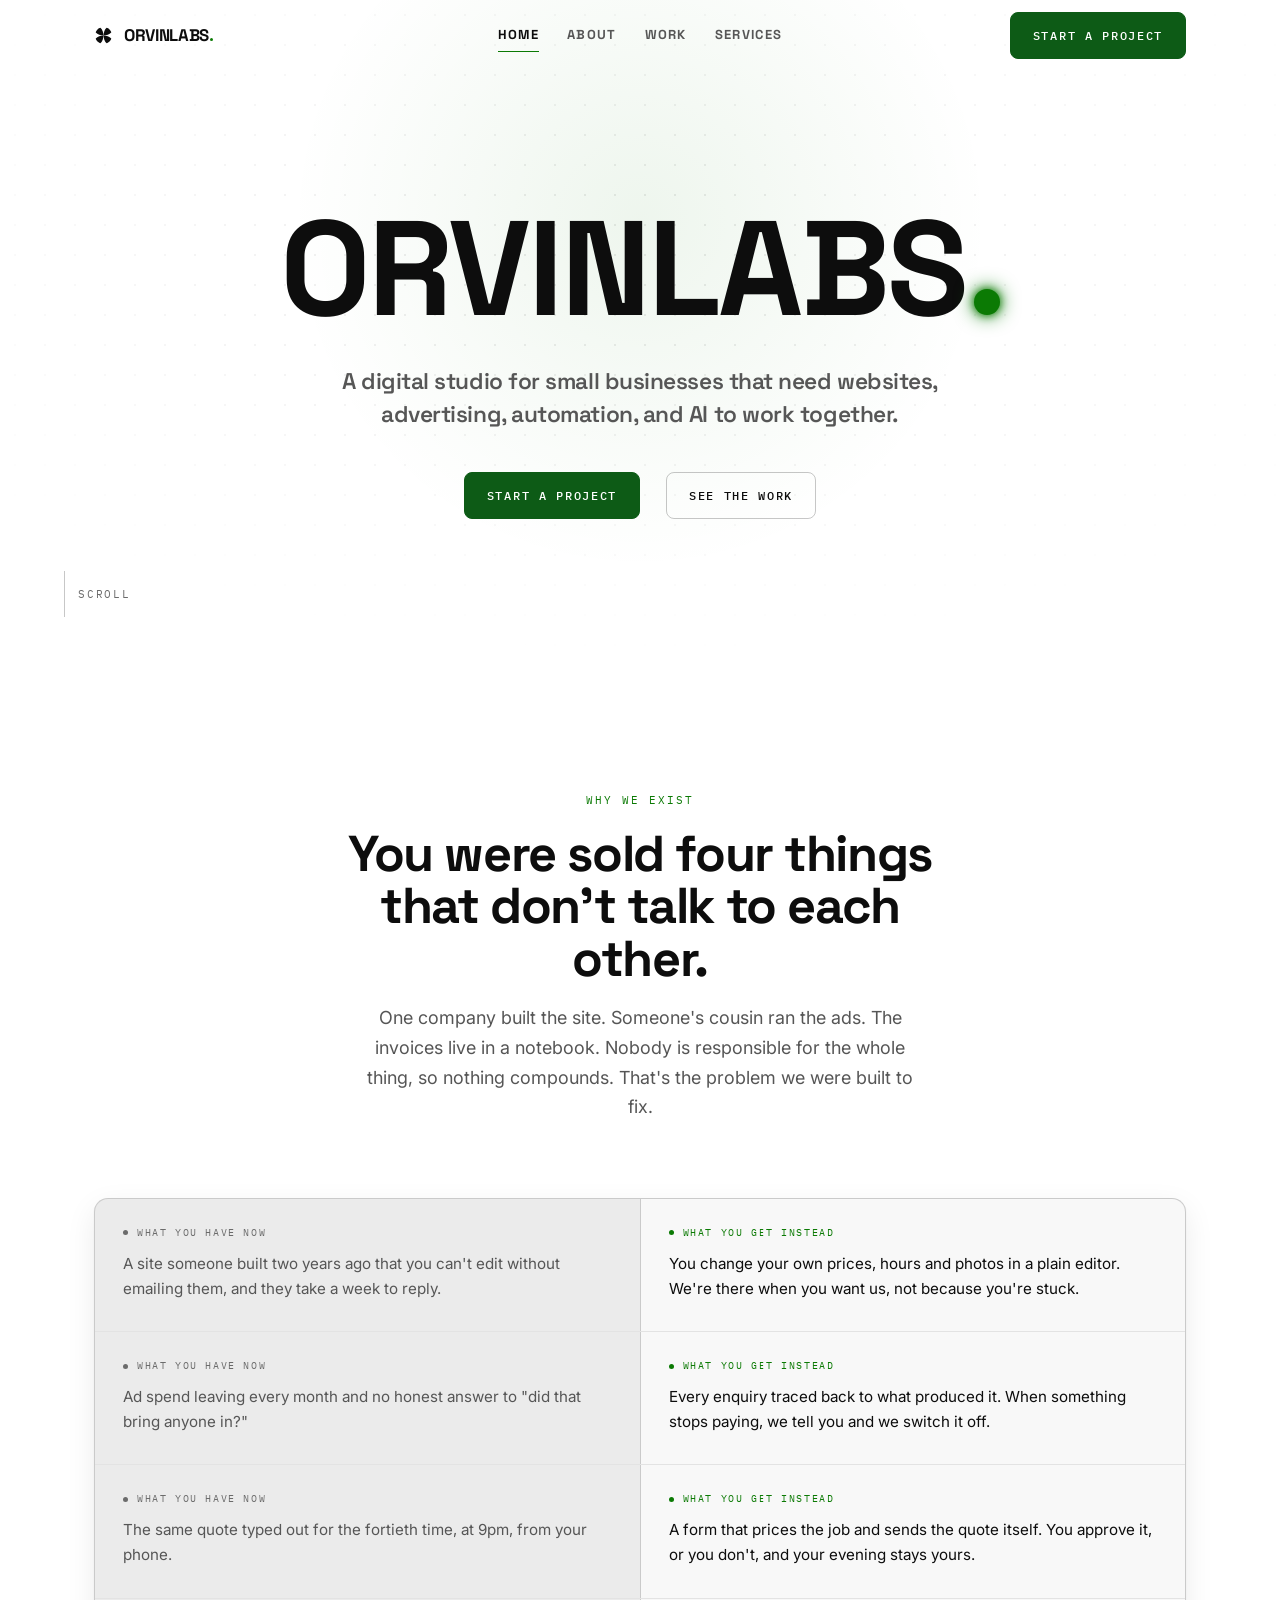
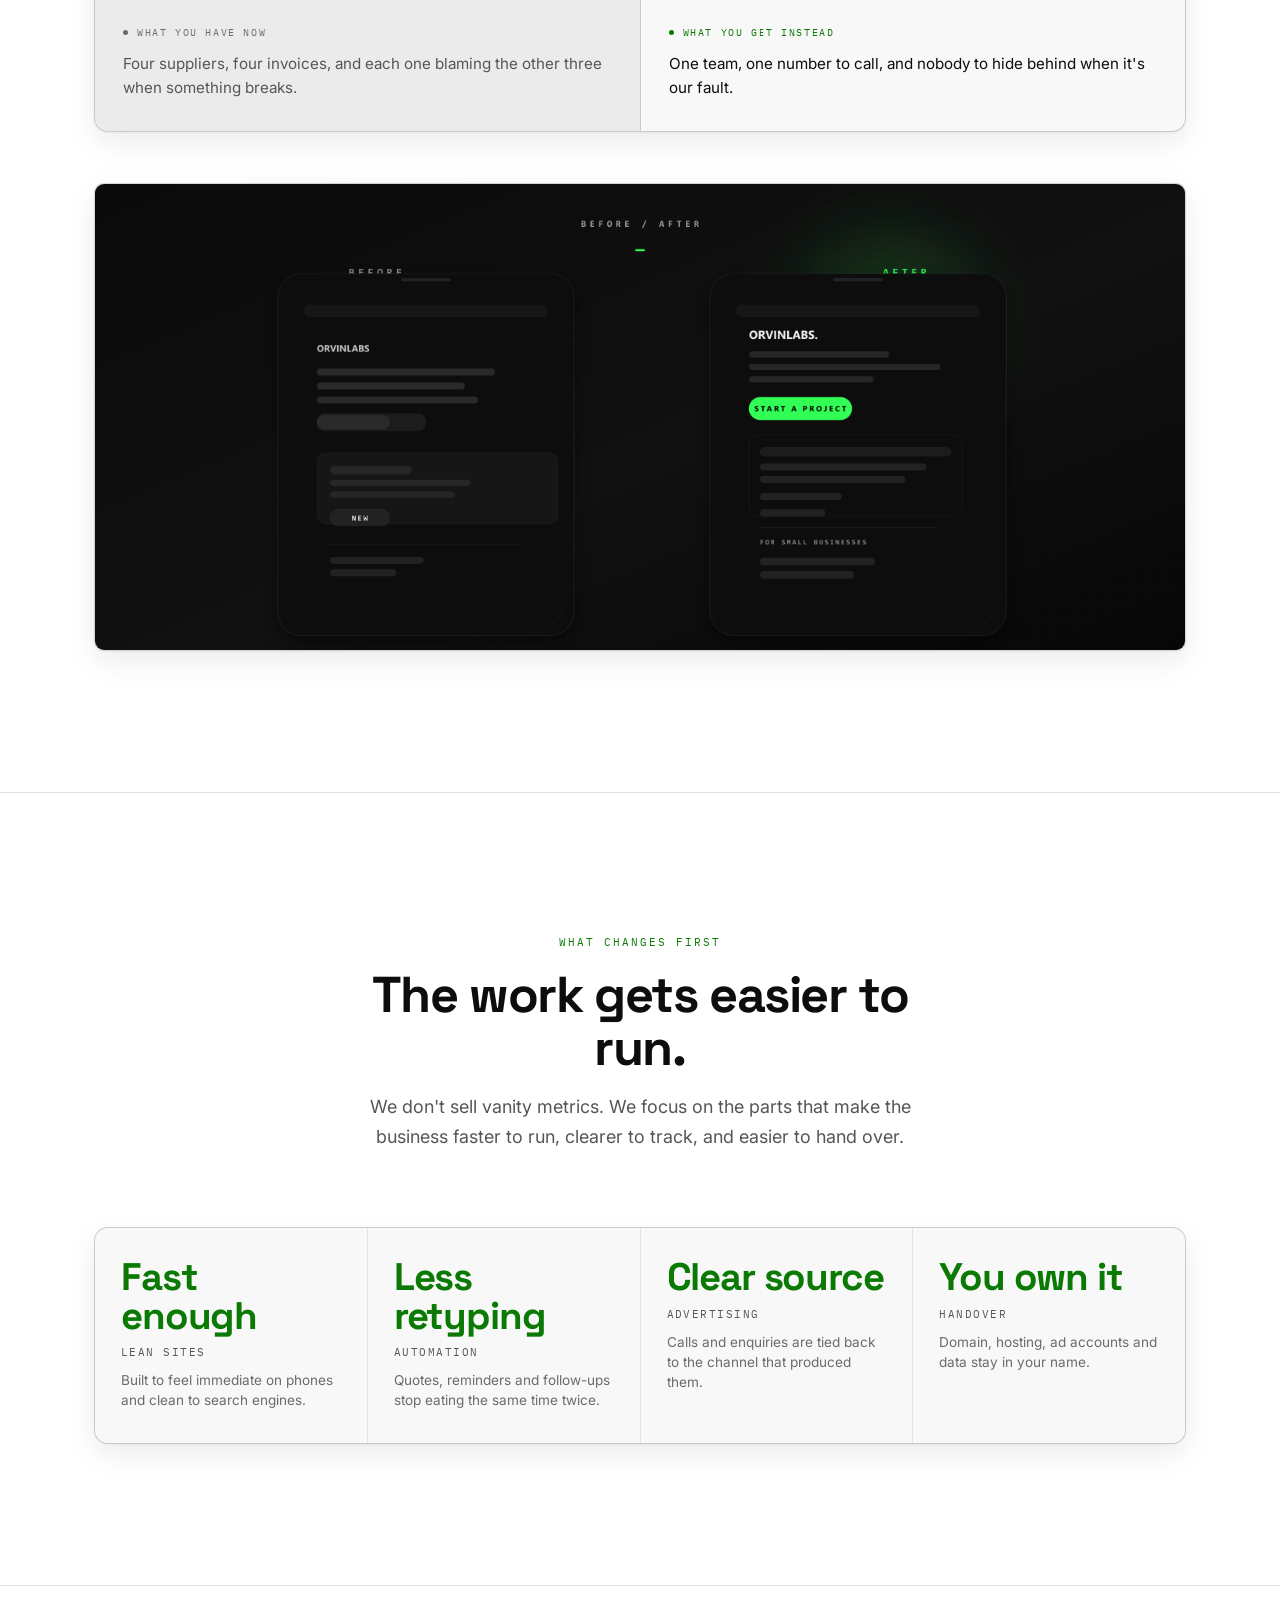
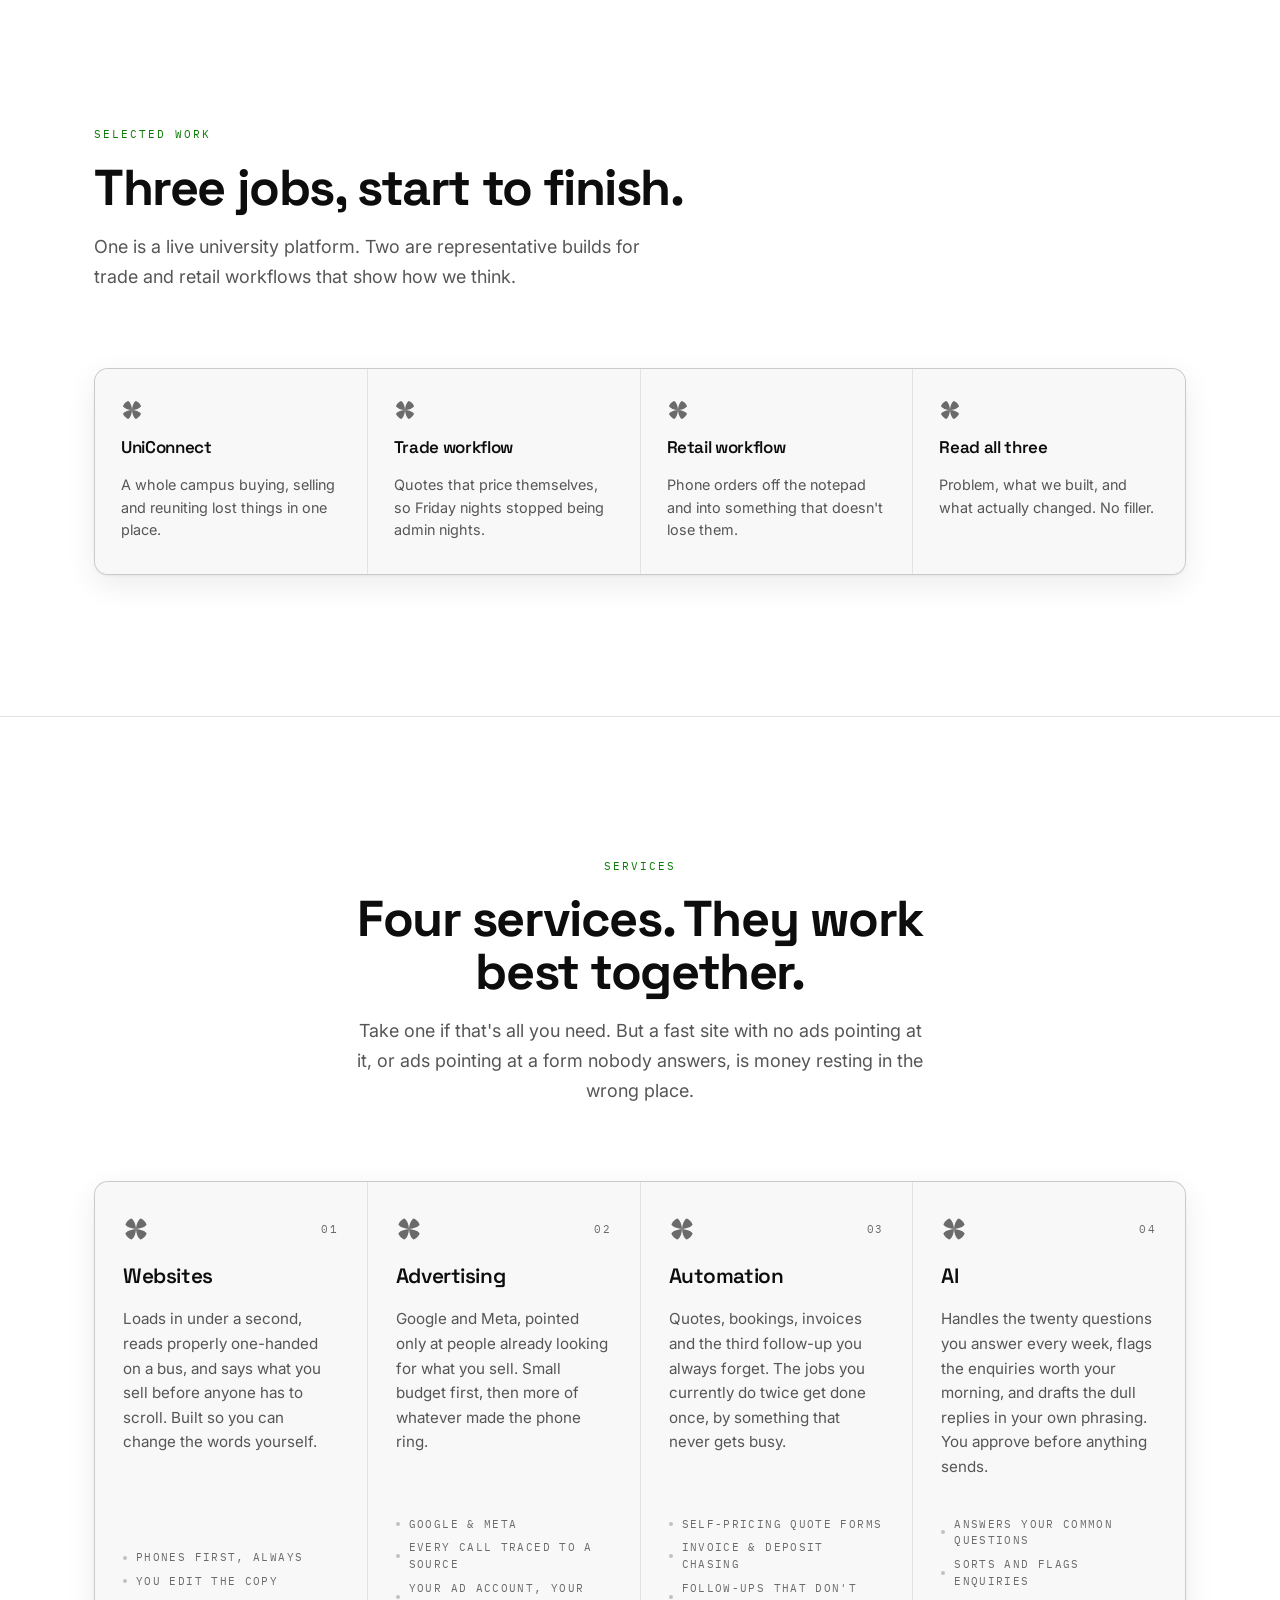
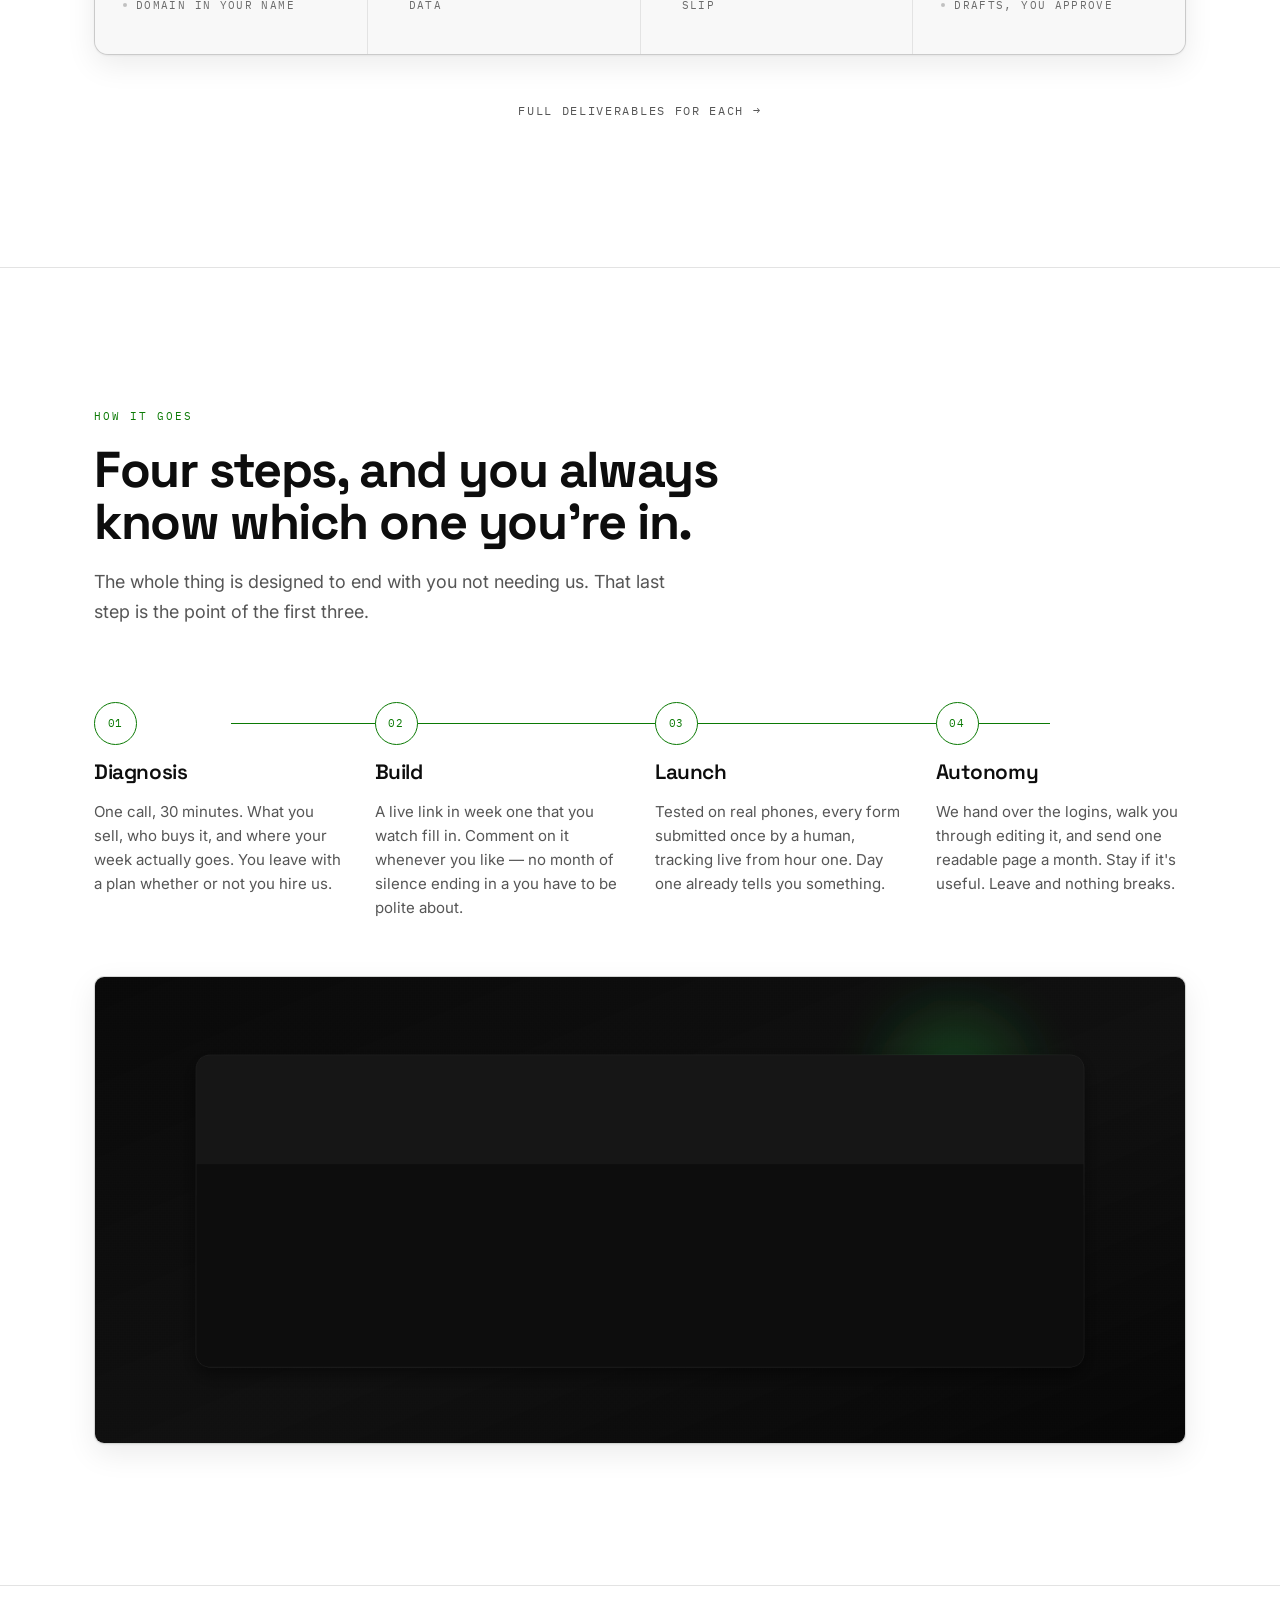
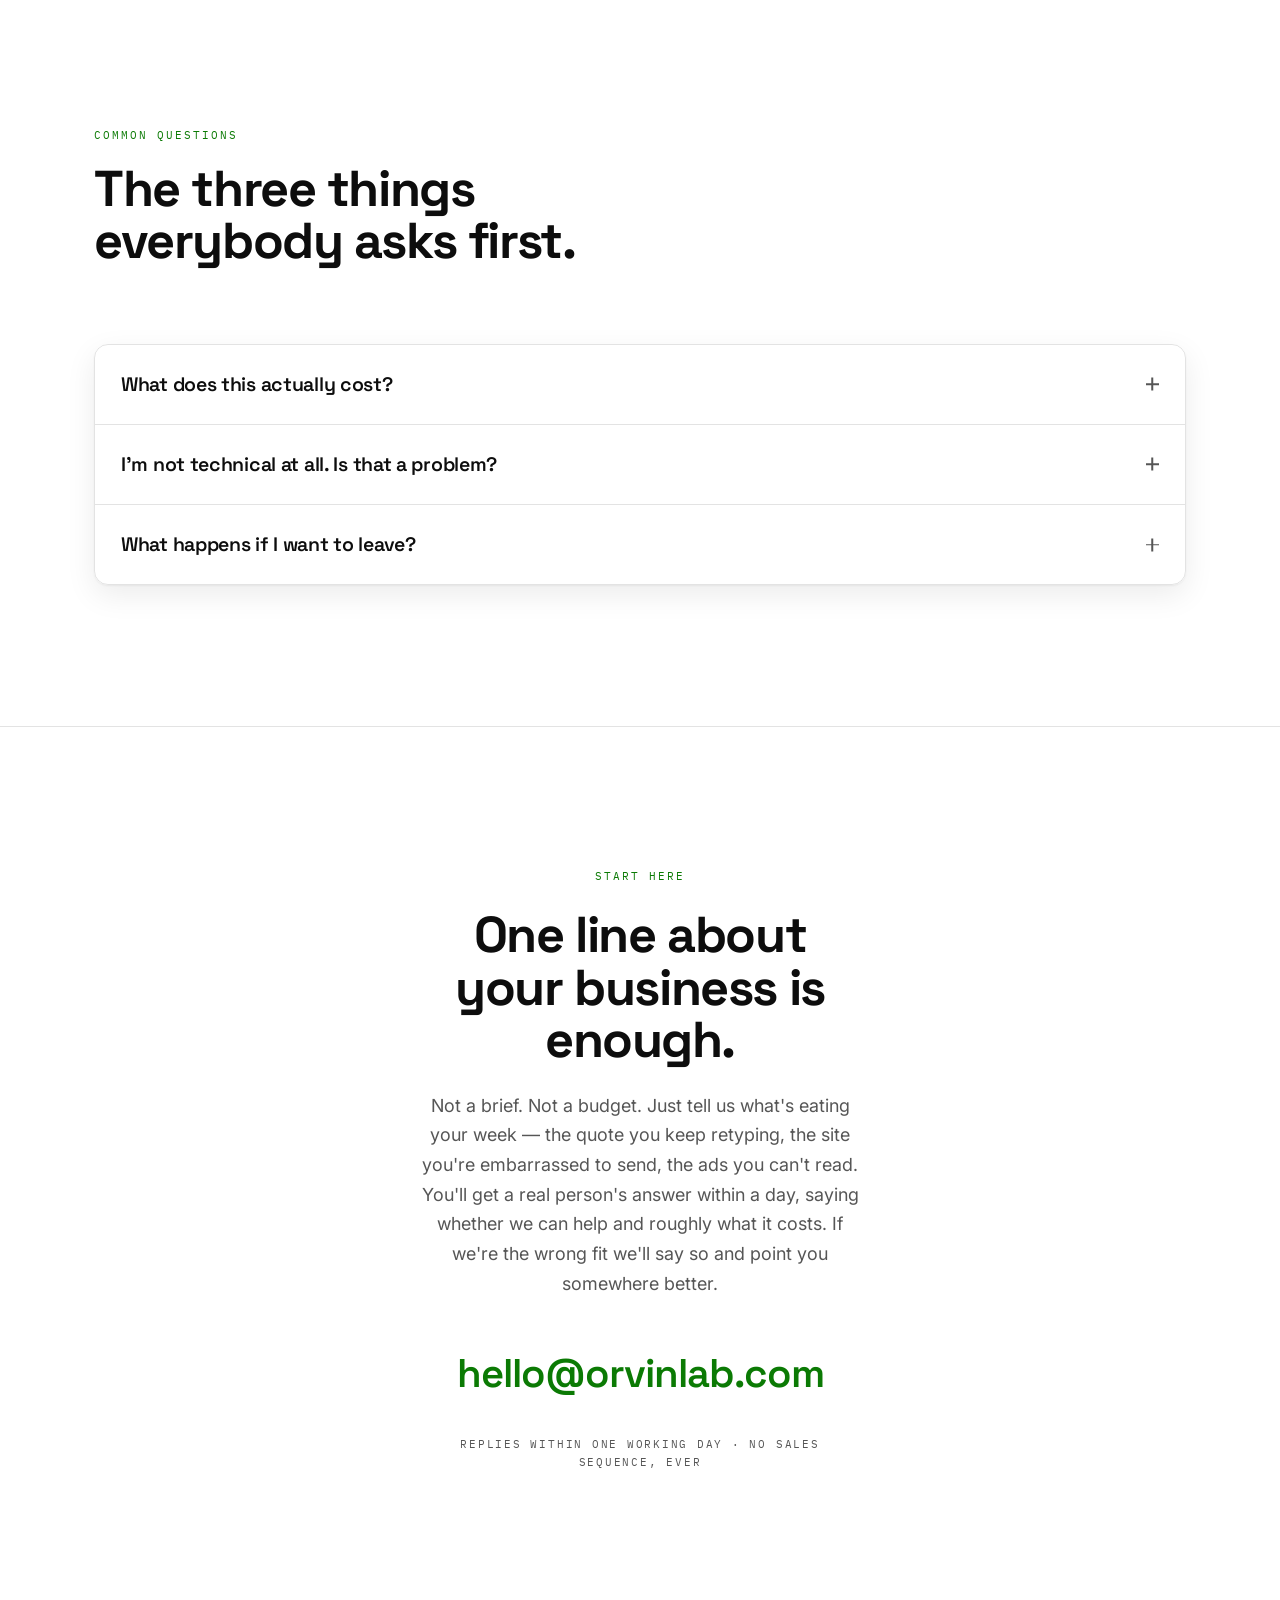
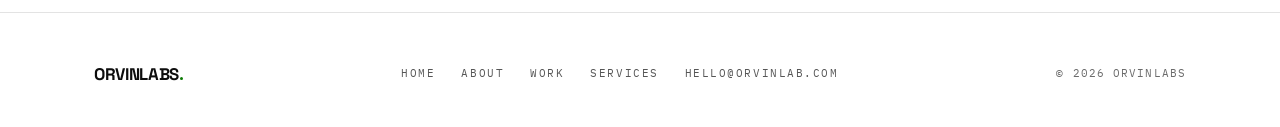
==== index.html @ 8a88db61 "Initial commit: ORVINLAB portfolio website" ====
<!DOCTYPE html>
<html lang="en">
<head>
<meta charset="utf-8">
<meta name="viewport" content="width=device-width, initial-scale=1">
<title>ORVINLABS — websites, ads, automation and AI</title>
<meta name="description" content="ORVINLABS helps small businesses build fast websites, run accountable ads, automate repeat admin and add AI where it actually saves time.">
<meta name="theme-color" content="#050505">
<meta name="robots" content="index,follow">
<meta property="og:title" content="ORVINLABS — websites, ads, automation and AI">
<meta property="og:description" content="ORVINLABS helps small businesses build fast websites, run accountable ads, automate repeat admin and add AI where it actually saves time.">
<meta property="og:type" content="website">
<meta property="og:site_name" content="ORVINLABS">
<meta property="og:image" content="assets/og-card.svg">
<meta property="og:image:alt" content="ORVINLABS social card with dark background and neon green accent">
<meta name="twitter:card" content="summary_large_image">
<meta name="twitter:title" content="ORVINLABS — websites, ads, automation and AI">
<meta name="twitter:description" content="Fast websites, accountable ads, lighter admin and practical AI for small businesses.">
<meta name="twitter:image" content="assets/og-card.svg">
<link rel="icon" href="assets/favicon.svg" type="image/svg+xml">

<link rel="preconnect" href="https://fonts.googleapis.com">
<link rel="preconnect" href="https://fonts.gstatic.com" crossorigin>
<link rel="stylesheet" href="https://fonts.googleapis.com/css2?family=Space+Grotesk:wght@600;700&family=Inter:wght@400;500;600&family=IBM+Plex+Mono:wght@400;500&display=swap">
<link rel="stylesheet" href="assets/styles.css">
</head>
<body>

<!-- The four-petal mark, defined once. Every instance on the page is a <use> of
     this symbol, so the geometry lives in exactly one place. -->
<svg width="0" height="0" style="position:absolute" aria-hidden="true" focusable="false">
  <symbol id="mark" viewBox="-26 -26 52 52">
    <g fill="currentColor">
      <path d="M0 0C5.5-6.5 9.5-13 9-21C5-24-5-24-9-21C-9.5-13-5.5-6.5 0 0Z" transform="rotate(45)"/>
      <path d="M0 0C5.5-6.5 9.5-13 9-21C5-24-5-24-9-21C-9.5-13-5.5-6.5 0 0Z" transform="rotate(135)"/>
      <path d="M0 0C5.5-6.5 9.5-13 9-21C5-24-5-24-9-21C-9.5-13-5.5-6.5 0 0Z" transform="rotate(225)"/>
      <path d="M0 0C5.5-6.5 9.5-13 9-21C5-24-5-24-9-21C-9.5-13-5.5-6.5 0 0Z" transform="rotate(315)"/>
    </g>
  </symbol>
</svg>

<a class="skip" href="#main">Skip to content</a>
<div class="cursor-glow" id="cursorGlow" aria-hidden="true"></div>
<div id="navSentinel" style="position:absolute;top:0;height:10px;width:1px" aria-hidden="true"></div>

<header class="nav" id="nav">
  <div class="nav__inner">
    <a class="nav__brand" href="index.html" aria-label="ORVINLABS — home">
      <svg class="petal" aria-hidden="true" focusable="false"><use href="#mark"/></svg>
      <span class="wm" aria-hidden="true">ORVINLABS<span class="wm__dot"></span></span>
    </a>

    <nav class="nav__links" aria-label="Main">
      <a class="nav__link" href="index.html" aria-current="page">Home</a>
      <a class="nav__link" href="about.html">About</a>
      <a class="nav__link" href="work.html">Work</a>
      <a class="nav__link" href="products.html">Services</a>
    </nav>

    <div class="nav__end">
      <a class="btn btn--neon" href="#contact">Start a project</a>
      <button class="nav__toggle" id="menuToggle" aria-expanded="false" aria-controls="menu">
        <span></span><span></span>
        <span class="sr">Open menu</span>
      </button>
    </div>
  </div>
</header>

<div class="menu" id="menu" data-closed>
  <a class="menu__link" href="index.html" aria-current="page">Home</a>
  <a class="menu__link" href="about.html">About</a>
  <a class="menu__link" href="work.html">Work</a>
  <a class="menu__link" href="products.html">Services</a>
  <div class="menu__foot">
    <a class="btn btn--neon" href="#contact">Start a project</a>
    <a class="tiny menu__mail" href="mailto:hello@orvinlab.com">hello@orvinlab.com</a>
  </div>
</div>

<main id="main">

  <!-- ======================= HERO ======================= -->
  <section class="hero" id="top">
    <div class="backdrop" aria-hidden="true">
      <div class="backdrop__grid"></div>
      <div class="backdrop__glow"></div>
    </div>

    <div class="hero__inner wrap">
      <!-- the wordmark owns the first 1.65s; everything else follows it in -->
      <div class="title3d" id="title3d">
        <h1 class="wm">
          <span class="sr">ORVINLABS — websites, ads, automation and AI for small businesses</span>
          <span aria-hidden="true">ORVINLABS</span><span class="wm__dot" aria-hidden="true"></span>
        </h1>
      </div>

      <p class="hero__tagline enter" style="--d:.95s">A digital studio for small businesses that need websites, advertising, automation, and AI to work together.</p>

      <div class="hero__actions enter" style="--d:1.2s">
        <a class="btn btn--neon" href="#contact">Start a project</a>
        <a class="btn" href="work.html">See the work</a>
      </div>
    </div>

    <div class="scrollcue enter" style="--d:1.4s" aria-hidden="true">
      <span class="scrollcue__line"></span>
      <span class="tiny">Scroll</span>
    </div>
  </section>

  <!-- ======================= WHY WE EXIST ======================= -->
  <section class="section">
    <div class="wrap">
      <div class="section-head section-head--centre">
        <p class="eyebrow eyebrow--neon">Why we exist</p>
        <h2 class="h2">You were sold four things that don't talk to each other.</h2>
        <p class="lede">
          One company built the site. Someone's cousin ran the ads. The invoices live in
          a notebook. Nobody is responsible for the whole thing, so nothing compounds.
          That's the problem we were built to fix.
        </p>
      </div>

      <div class="pairs">
        <div class="pair">
          <div class="pair__side pair__side--pain">
            <p class="pair__tag">What you have now</p>
            <p class="pair__text">
              A site someone built two years ago that you can't edit without emailing
              them, and they take a week to reply.
            </p>
          </div>
          <div class="pair__side pair__side--fix">
            <p class="pair__tag">What you get instead</p>
            <p class="pair__text">
              You change your own prices, hours and photos in a plain editor. We're
              there when you want us, not because you're stuck.
            </p>
          </div>
        </div>

        <div class="pair">
          <div class="pair__side pair__side--pain">
            <p class="pair__tag">What you have now</p>
            <p class="pair__text">
              Ad spend leaving every month and no honest answer to "did that bring
              anyone in?"
            </p>
          </div>
          <div class="pair__side pair__side--fix">
            <p class="pair__tag">What you get instead</p>
            <p class="pair__text">
              Every enquiry traced back to what produced it. When something stops
              paying, we tell you and we switch it off.
            </p>
          </div>
        </div>

        <div class="pair">
          <div class="pair__side pair__side--pain">
            <p class="pair__tag">What you have now</p>
            <p class="pair__text">
              The same quote typed out for the fortieth time, at 9pm, from your phone.
            </p>
          </div>
          <div class="pair__side pair__side--fix">
            <p class="pair__tag">What you get instead</p>
            <p class="pair__text">
              A form that prices the job and sends the quote itself. You approve it, or
              you don't, and your evening stays yours.
            </p>
          </div>
        </div>

        <div class="pair">
          <div class="pair__side pair__side--pain">
            <p class="pair__tag">What you have now</p>
            <p class="pair__text">
              Four suppliers, four invoices, and each one blaming the other three when
              something breaks.
            </p>
          </div>
          <div class="pair__side pair__side--fix">
            <p class="pair__tag">What you get instead</p>
            <p class="pair__text">
              One team, one number to call, and nobody to hide behind when it's our
              fault.
            </p>
          </div>
        </div>
      </div>

      <div class="shot shot--wide" style="margin-top:clamp(28px,4vw,52px)">
        <img src="assets/shots/before-after-site.png" alt="Before-and-after website mockup with an old cramped site beside a modern rebuilt version" loading="lazy" decoding="async">
      </div>
    </div>
  </section>

  <section class="section">
    <div class="wrap">
      <div class="section-head section-head--centre">
        <p class="eyebrow eyebrow--neon">What changes first</p>
        <h2 class="h2">The work gets easier to run.</h2>
        <p class="lede">
          We don't sell vanity metrics. We focus on the parts that make the business
          faster to run, clearer to track, and easier to hand over.
        </p>
      </div>

      <div class="stats">
        <div class="stat">
          <p class="stat__num"><i>Fast enough</i></p>
          <p class="stat__label">Lean sites</p>
          <p class="stat__note">Built to feel immediate on phones and clean to search engines.</p>
        </div>
        <div class="stat">
          <p class="stat__num"><i>Less retyping</i></p>
          <p class="stat__label">Automation</p>
          <p class="stat__note">Quotes, reminders and follow-ups stop eating the same time twice.</p>
        </div>
        <div class="stat">
          <p class="stat__num"><i>Clear source</i></p>
          <p class="stat__label">Advertising</p>
          <p class="stat__note">Calls and enquiries are tied back to the channel that produced them.</p>
        </div>
        <div class="stat">
          <p class="stat__num"><i>You own it</i></p>
          <p class="stat__label">Handover</p>
          <p class="stat__note">Domain, hosting, ad accounts and data stay in your name.</p>
        </div>
      </div>
    </div>
  </section>

  <!-- ======================= FEATURED WORK ======================= -->
  <section class="section">
    <div class="wrap">
      <div class="section-head">
        <p class="eyebrow eyebrow--neon">Selected work</p>
        <h2 class="h2">Three jobs, start to finish.</h2>
        <p class="lede">
          One is a live university platform. Two are representative builds for trade
          and retail workflows that show how we think.
        </p>
      </div>

      <div class="teasers">
        <a class="teaser" href="work.html">
          <svg class="petal" aria-hidden="true" focusable="false"><use href="#mark"/></svg>
          <h3 class="teaser__title">UniConnect</h3>
          <p class="teaser__body">
            A whole campus buying, selling and reuniting lost things in one place.
          </p>
        </a>
        <a class="teaser" href="work.html">
          <svg class="petal" aria-hidden="true" focusable="false"><use href="#mark"/></svg>
          <h3 class="teaser__title">Trade workflow</h3>
          <p class="teaser__body">
            Quotes that price themselves, so Friday nights stopped being admin nights.
          </p>
        </a>
        <a class="teaser" href="work.html">
          <svg class="petal" aria-hidden="true" focusable="false"><use href="#mark"/></svg>
          <h3 class="teaser__title">Retail workflow</h3>
          <p class="teaser__body">
            Phone orders off the notepad and into something that doesn't lose them.
          </p>
        </a>
        <a class="teaser" href="work.html">
          <svg class="petal" aria-hidden="true" focusable="false"><use href="#mark"/></svg>
          <h3 class="teaser__title">Read all three</h3>
          <p class="teaser__body">
            Problem, what we built, and what actually changed. No filler.
          </p>
        </a>
      </div>
    </div>
  </section>

  <!-- ======================= WHAT WE DO ======================= -->
  <section class="section">
    <div class="wrap">
      <div class="section-head section-head--centre">
        <p class="eyebrow eyebrow--neon">Services</p>
        <h2 class="h2">Four services. They work best together.</h2>
        <p class="lede">
          Take one if that's all you need. But a fast site with no ads pointing at it, or
          ads pointing at a form nobody answers, is money resting in the wrong place.
        </p>
      </div>

      <div class="cards">
        <article class="card">
          <div class="card__top">
            <svg class="petal" aria-hidden="true" focusable="false"><use href="#mark"/></svg>
            <span class="card__num">01</span>
          </div>
          <h3 class="h3 card__title">Websites</h3>
          <p class="card__body">
            Loads in under a second, reads properly one-handed on a bus, and says what
            you sell before anyone has to scroll. Built so you can change the words
            yourself.
          </p>
          <ul class="card__list">
            <li>Phones first, always</li>
            <li>You edit the copy</li>
            <li>Domain in your name</li>
          </ul>
        </article>

        <article class="card">
          <div class="card__top">
            <svg class="petal" aria-hidden="true" focusable="false"><use href="#mark"/></svg>
            <span class="card__num">02</span>
          </div>
          <h3 class="h3 card__title">Advertising</h3>
          <p class="card__body">
            Google and Meta, pointed only at people already looking for what you sell.
            Small budget first, then more of whatever made the phone ring.
          </p>
          <ul class="card__list">
            <li>Google &amp; Meta</li>
            <li>Every call traced to a source</li>
            <li>Your ad account, your data</li>
          </ul>
        </article>

        <article class="card">
          <div class="card__top">
            <svg class="petal" aria-hidden="true" focusable="false"><use href="#mark"/></svg>
            <span class="card__num">03</span>
          </div>
          <h3 class="h3 card__title">Automation</h3>
          <p class="card__body">
            Quotes, bookings, invoices and the third follow-up you always forget. The
            jobs you currently do twice get done once, by something that never gets
            busy.
          </p>
          <ul class="card__list">
            <li>Self-pricing quote forms</li>
            <li>Invoice &amp; deposit chasing</li>
            <li>Follow-ups that don't slip</li>
          </ul>
        </article>

        <article class="card">
          <div class="card__top">
            <svg class="petal" aria-hidden="true" focusable="false"><use href="#mark"/></svg>
            <span class="card__num">04</span>
          </div>
          <h3 class="h3 card__title">AI</h3>
          <p class="card__body">
            Handles the twenty questions you answer every week, flags the enquiries worth
            your morning, and drafts the dull replies in your own phrasing. You approve
            before anything sends.
          </p>
          <ul class="card__list">
            <li>Answers your common questions</li>
            <li>Sorts and flags enquiries</li>
            <li>Drafts, you approve</li>
          </ul>
        </article>
      </div>

      <p style="margin-top:clamp(26px,3.5vw,40px);text-align:center">
        <a class="textlink" href="products.html">
          Full deliverables for each <span class="arrow" aria-hidden="true">&rarr;</span>
        </a>
      </p>
    </div>
  </section>

  <!-- ======================= PROCESS ======================= -->
  <section class="section" id="process">
    <div class="wrap">
      <div class="section-head">
        <p class="eyebrow eyebrow--neon">How it goes</p>
        <h2 class="h2">Four steps, and you always know which one you're in.</h2>
        <p class="lede">
          The whole thing is designed to end with you not needing us. That last step is
          the point of the first three.
        </p>
      </div>

      <div class="steps" id="steps">
        <div class="steps__rail" aria-hidden="true"><span class="steps__fill"></span></div>
        <ol class="steps__list">
          <li class="step">
            <span class="step__node">01</span>
            <h3 class="h3">Diagnosis</h3>
            <p class="step__body">
              One call, 30 minutes. What you sell, who buys it, and where your week
              actually goes. You leave with a plan whether or not you hire us.
            </p>
          </li>
          <li class="step">
            <span class="step__node">02</span>
            <h3 class="h3">Build</h3>
            <p class="step__body">
              A live link in week one that you watch fill in. Comment on it whenever you
              like — no month of silence ending in a you have to be polite about.
            </p>
          </li>
          <li class="step">
            <span class="step__node">03</span>
            <h3 class="h3">Launch</h3>
            <p class="step__body">
              Tested on real phones, every form submitted once by a human, tracking live
              from hour one. Day one already tells you something.
            </p>
          </li>
          <li class="step">
            <span class="step__node">04</span>
            <h3 class="h3">Autonomy</h3>
            <p class="step__body">
              We hand over the logins, walk you through editing it, and send one readable
              page a month. Stay if it's useful. Leave and nothing breaks.
            </p>
          </li>
        </ol>
      </div>

      <div class="shot" style="margin-top:clamp(30px,4.5vw,56px);aspect-ratio:21/9">
        <img src="assets/shots/monthly-report.png" alt="Monthly performance report with three metrics and a thin green sparkline" loading="lazy" decoding="async">
      </div>
    </div>
  </section>

  <!-- ======================= FAQ ======================= -->
  <section class="section">
    <div class="wrap">
      <div class="section-head">
        <p class="eyebrow eyebrow--neon">Common questions</p>
        <h2 class="h2">The three things everybody asks first.</h2>
      </div>

      <div class="faq">
        <details class="faq__item">
          <summary class="faq__q">
            What does this actually cost?
            <span class="faq__sign" aria-hidden="true"></span>
          </summary>
          <p class="faq__a">
            A site for a small business usually lands between a few hundred and a few
            thousand, depending on how many pages and how much of it we write. Ads are
            billed at cost — you pay Google or Meta directly and we charge for the
            managing, so we never profit from talking you into a bigger budget. You'll
            have a number in writing before anyone starts, and it doesn't move unless
            you ask for something new.
          </p>
        </details>

        <details class="faq__item">
          <summary class="faq__q">
            I'm not technical at all. Is that a problem?
            <span class="faq__sign" aria-hidden="true"></span>
          </summary>
          <p class="faq__a">
            No — it's most of who we work with. You'll never be asked to choose between
            two hosting plans or told something is "just a DNS thing." We handle the
            plumbing, and the only part you touch is a text box where you change your
            prices. If a sentence we send you needs a second read, that's our mistake to
            fix, not yours to decode.
          </p>
        </details>

        <details class="faq__item">
          <summary class="faq__q">
            What happens if I want to leave?
            <span class="faq__sign" aria-hidden="true"></span>
          </summary>
          <p class="faq__a">
            You take everything with you, because it was already yours. The domain,
            hosting, ad accounts and data are registered in your name on day one, not
            ours — so leaving is a password change, not a negotiation. There's no
            minimum term and nothing to buy back. A studio that has to trap you isn't
            confident about the work.
          </p>
        </details>
      </div>
    </div>
  </section>

  <!-- ======================= CONTACT ======================= -->
  <section class="section contact" id="contact">
    <div class="wrap">
      <div class="contact__inner">
        <p class="eyebrow eyebrow--neon">Start here</p>
        <h2 class="h2">One line about your business is enough.</h2>
        <p class="lede">
          Not a brief. Not a budget. Just tell us what's eating your week — the quote you
          keep retyping, the site you're embarrassed to send, the ads you can't read.
          You'll get a real person's answer within a day, saying whether we can help and
          roughly what it costs. If we're the wrong fit we'll say so and point you
          somewhere better.
        </p>
        <a class="mailto" href="mailto:hello@orvinlab.com">hello@orvinlab.com</a>
        <p class="tiny" style="color:var(--muted)">
          Replies within one working day &middot; No sales sequence, ever
        </p>
      </div>
    </div>
  </section>

</main>

<footer class="footer">
  <div class="wrap footer__inner">
    <a class="wm" href="index.html" aria-label="ORVINLABS — home"
      ><span aria-hidden="true">ORVINLABS</span><span class="wm__dot" aria-hidden="true"></span
    ></a>
    <nav class="footer__links" aria-label="Footer">
      <a href="index.html">Home</a>
      <a href="about.html">About</a>
      <a href="work.html">Work</a>
      <a href="products.html">Services</a>
      <a href="mailto:hello@orvinlab.com">hello@orvinlab.com</a>
    </nav>
    <p class="footer__legal">&copy; <span id="year">2026</span> ORVINLABS</p>
  </div>
</footer>

<!-- GSAP: UMD build, so it works as a classic script with no build step -->
<script src="https://cdn.jsdelivr.net/npm/gsap@3.12.5/dist/gsap.min.js" defer></script>
<script src="assets/main.js" defer></script>
</body>
</html>
---- assets/styles.css ----
/* ============================================================
   ORVINLAB — shared stylesheet
   Loaded by index.html / about.html / work.html / products.html
   ============================================================ */

/* ---------------- TOKENS ----------------
   The page is white; the .hero and .page-head bands are black. That division is
   a fixed edge in the layout — no scroll state, no crossfade.

   Three indirections make that swap possible without per-component overrides:
     --neon    the raw brand green. Never used as text. Only as a fill that
               carries black text on top, so it is legible on either surface.
     --accent  the green used for TEXT, borders and rules. It has to darken on
               white: #32ff4e on #fff is 1.35:1, which is invisible.
     --glow    the colour of every neon halo. Goes transparent on white, where
               a glow reads as dirt rather than light.
   ---------------------------------------------------------------- */
:root{

  /* The page surface is white. The only dark areas are the .hero and .page-head
     bands, which re-declare these tokens locally — so the black/white division is
     a fixed edge in the layout, not a scroll-driven state.
     Checked against #ffffff:
       --white #0d0d0d 18.9:1    --muted #565656 7.0:1
       --muted-2 #6b6b6b 5.3:1   --accent #0b7a04 5.5:1  */
  --black:#ffffff;
  --panel:#f1f1f1;
  --card:#f8f8f8;
  --border:rgba(0,0,0,.11);
  --border-strong:rgba(0,0,0,.22);
  --white:#0d0d0d;
  --muted:#565656;
  --muted-2:#6b6b6b;
  --neon:#32ff4e;   /* one brand green, matching the hero field */
  --accent:#0b7a04;
  --glow-1:transparent;
  --glow-2:transparent;
  --glow-3:transparent;
  --scrim:rgba(255,255,255,.72);
  --scrim-menu:rgba(255,255,255,.96);
  --inset-lit:rgba(0,0,0,.05);
  --shadow-lift:rgba(0,0,0,.14);
  --recess:#ebebeb;
  --card-hover:#ffffff;
  --cta:#0d5b16;
  --cta-hover:#0a4a12;

  --radius:14px;
  --radius-sm:10px;
  /* two layers: a tight contact shadow to seat the panel, a wide soft one to
     lift it. Tuned for a white surface — on the dark bands it is invisible
     anyway, which is why the bands override it below. */
  --shadow:0 1px 2px rgba(13,13,13,.05),0 10px 30px rgba(13,13,13,.08);

  --font-display:"Space Grotesk",system-ui,sans-serif;
  /* Inter carries no CJK, so name the platform faces before the generic
     fallback — the 繁體中文 in the work copy would otherwise land on
     whatever the UA picks, which is rarely the nicest option available */
  --font-body:"Inter","Microsoft JhengHei","PingFang TC","Noto Sans TC",system-ui,sans-serif;
  --font-mono:"IBM Plex Mono",ui-monospace,monospace;

  /* ease-out for entrances, ease for hover, linear only for ambient loops.
     No springs, no bounce — wrong register for a studio selling reliability. */
  --e-out:cubic-bezier(.16,1,.3,1);
  --e-out-quart:cubic-bezier(.165,.84,.44,1);
  --e-move:cubic-bezier(.4,0,.2,1);

  --nav-h:72px;
  --gutter:clamp(20px,5vw,64px);
  --maxw:1220px;
}

/* ---------------- RESET / BASE ---------------- */
*,*::before,*::after{box-sizing:border-box}
html{
  -webkit-text-size-adjust:100%;
  scroll-behavior:smooth;
  scroll-padding-top:calc(var(--nav-h) + 24px);
}
body{
  margin:0;
  background:var(--black);
  color:var(--white);
  font-family:var(--font-body);
  font-size:16px;
  line-height:1.6;
  -webkit-font-smoothing:antialiased;
  overflow-x:hidden;
}
body[data-menu-open]{overflow:hidden}
h1,h2,h3,p,ul,ol,figure{margin:0}
ul,ol{padding:0;list-style:none}
a{color:inherit;text-decoration:none}
img,svg{display:block;max-width:100%}
button{font:inherit;color:inherit;background:none;border:0;cursor:pointer}

/* no border-radius here — the outline already follows each element's own
   radius, and setting it would flatten the buttons' corners while focused */
:focus-visible{outline:2px solid var(--accent);outline-offset:3px}

.skip{
  position:fixed;left:var(--gutter);top:14px;z-index:200;
  padding:12px 18px;background:var(--neon);color:#000;
  font-family:var(--font-mono);font-size:12px;text-transform:uppercase;letter-spacing:.14em;
  transform:translateY(-160px);          /* transform, not top — compositor only */
  transition:transform 160ms var(--e-out);
}
.skip:focus{transform:none}

.sr{
  position:absolute;width:1px;height:1px;padding:0;margin:-1px;
  overflow:hidden;clip:rect(0 0 0 0);white-space:nowrap;border:0;
}
.nowrap{white-space:nowrap}

/* ---------------- TYPE SCALE ---------------- */
.eyebrow{
  font-family:var(--font-mono);
  font-size:11px;text-transform:uppercase;letter-spacing:.18em;
  color:var(--muted);
}
.eyebrow--neon{color:var(--accent)}

.h1{
  font-family:var(--font-display);font-weight:700;
  /* Raised to sit closer to the home wordmark's weight so page titles carry the
     same presence across the site. Not matched exactly — the wordmark is one
     word and can take 8.4rem, while these titles are full sentences that would
     wrap four or five times at that size. */
  font-size:clamp(2.6rem,8vw,5.6rem);
  line-height:1;letter-spacing:-.032em;
}
.h2{
  font-family:var(--font-display);font-weight:700;
  font-size:clamp(1.9rem,4.6vw,3.15rem);
  line-height:1.04;letter-spacing:-.028em;
}
.h3{
  font-family:var(--font-display);font-weight:600;
  font-size:1.3rem;line-height:1.2;letter-spacing:-.02em;
}
.lede{
  color:var(--muted);
  font-size:clamp(1rem,1.5vw,1.125rem);
  line-height:1.65;max-width:52ch;
}
.tiny{
  font-family:var(--font-mono);font-size:11px;
  text-transform:uppercase;letter-spacing:.16em;
  color:var(--muted-2);
}

/* ---------------- LAYOUT ---------------- */
.wrap{width:100%;max-width:var(--maxw);margin:0 auto;padding:0 var(--gutter)}

/* Single source of vertical rhythm. Nothing else sets section padding —
   avoids the .section-vs-element specificity collisions that cancel out. */
.section{padding:clamp(84px,11vw,150px) 0;position:relative}
.section + .section{border-top:1px solid var(--border)}

.section-head{
  display:flex;flex-direction:column;gap:18px;
  margin-bottom:clamp(48px,6vw,76px);
  max-width:64ch;
}
.section-head--centre{max-width:60ch;margin-left:auto;margin-right:auto;text-align:center;align-items:center}

/* ============================================================
   THE WORDMARK  "ORVINLABS."
   Space Grotesk Bold, and a neon dot standing in for the period. Sized in em
   throughout, so nav, hero and footer share one markup component — and because
   it is text plus one styled dot, it stays crisp at any pixel density.
   ============================================================ */
.wm{
  display:inline-block;
  font-family:var(--font-display);font-weight:700;
  text-transform:uppercase;letter-spacing:-.02em;
  white-space:nowrap;line-height:1;
}
.wm__dot{
  display:inline-block;
  /* Space Grotesk Bold's period ink is .2031 × .1875em; a circle at the mean of
     the two carries the same optical weight while staying a true circle */
  width:.195em;height:.195em;
  /* the period's own sidebearing (.0469em) plus the .02em of negative tracking
     the preceding S baked into its own width */
  margin-left:.0669em;
  border-radius:50%;
  background:var(--accent);
  vertical-align:baseline;
}

/* ============================================================
   THE FOUR-PETAL MARK — the official logo
   Four petals on the diagonals, broad at the tip and tapering to a shared
   centre. Defined once per page as an SVG <symbol> and pulled in with <use>,
   so the geometry lives in exactly one place. Beyond standing in for the N it
   recurs as the nav glyph, the product bullet, and a large low-opacity shape
   behind the work spotlight.
   ============================================================ */
.petal{width:1em;height:1em;flex:none;color:inherit}

/* ---------------- BUTTONS ---------------- */
.btn{
  display:inline-flex;align-items:center;gap:10px;
  padding:13px 22px;
  border:1px solid var(--border-strong);
  border-radius:8px;
  font-family:var(--font-mono);font-size:12px;font-weight:500;
  text-transform:uppercase;letter-spacing:.14em;white-space:nowrap;
  transition:border-color 160ms ease,color 160ms ease,background-color 160ms ease,
             box-shadow 160ms ease,transform 110ms var(--e-move);
}
.btn--neon{background:var(--cta);border-color:var(--cta);color:#fff}
/* instant press feedback — the one thing users must never wait for */
.btn:active{transform:scale(.97)}

.textlink{
  display:inline-flex;align-items:center;gap:9px;
  font-family:var(--font-mono);font-size:12px;
  text-transform:uppercase;letter-spacing:.14em;
  color:var(--muted);padding:6px 0;
  transition:color 160ms ease;
}
.textlink .arrow{transition:transform 220ms var(--e-out)}

/* ---------------- CURSOR GLOW (desktop pointers only) ---------------- */
.cursor-glow{
  position:fixed;top:0;left:0;
  width:620px;height:620px;margin:-310px 0 0 -310px;
  pointer-events:none;z-index:1;opacity:0;border-radius:50%;
  background:radial-gradient(circle closest-side,rgba(11,122,4,.06),transparent 72%);
  transition:opacity 450ms ease;
  will-change:transform;
}
.cursor-glow[data-on]{opacity:1}

/* ---------------- NAV ---------------- */
.nav{
  position:fixed;inset:0 0 auto 0;z-index:100;
  height:var(--nav-h);display:flex;align-items:center;
  border-bottom:1px solid transparent;
  transition:background-color 260ms ease,border-color 260ms ease,box-shadow 260ms ease;
}
/* Glass: frost + alpha fill + brighter edge + layered depth.
   backdrop-filter is set, never transitioned — re-blurring the backdrop
   every frame is the most expensive thing on this page. */
.nav.is-scrolled{
  background:var(--scrim);
  -webkit-backdrop-filter:blur(16px) saturate(155%);
  backdrop-filter:blur(16px) saturate(155%);
  border-bottom-color:var(--border);
  box-shadow:0 8px 32px var(--shadow-lift),inset 0 1px 0 var(--inset-lit);
}
/* 1fr auto 1fr: the centre column is centred against the viewport, so the nav
   links stay put no matter how wide the brand or the button get. */
.nav__inner{
  width:100%;max-width:var(--maxw);margin:0 auto;padding:0 var(--gutter);
  display:grid;grid-template-columns:1fr auto 1fr;align-items:center;gap:24px;
}
.nav__brand{justify-self:start;display:inline-flex;align-items:center;gap:11px}
.nav__brand .petal{width:19px;height:19px;color:var(--white);transition:color 200ms ease}
.nav__brand .wm{font-size:1.05rem}
.nav__end{justify-self:end;display:flex;align-items:center;gap:6px}

.nav__links{justify-self:center;display:flex;align-items:center;gap:28px}
.nav__link{
  position:relative;
  /* Space Grotesk Bold, so the links read as firmly as the wordmark. Bold at
     this size needs less tracking than the mono did, or it starts to sprawl. */
  font-family:var(--font-display);font-weight:700;
  font-size:13px;
  text-transform:uppercase;letter-spacing:.1em;
  color:var(--muted);padding:8px 0;
  transition:color 160ms ease;
}
/* hairline underline grows from the left — transform only */
.nav__link::after{
  content:"";position:absolute;left:0;right:0;bottom:2px;height:1px;
  background:var(--accent);
  transform:scaleX(0);transform-origin:left center;
  transition:transform 240ms var(--e-out);
}
/* current page: the underline is already drawn, so the nav says where you are */
.nav__link[aria-current="page"]{color:var(--white)}
.nav__link[aria-current="page"]::after{transform:scaleX(1)}

.nav__toggle{
  display:none;position:relative;
  width:44px;height:44px;            /* 44px minimum hit area */
  margin-right:calc(var(--gutter) * -.35);
  align-items:center;justify-content:center;
}
.nav__toggle span{
  position:absolute;width:20px;height:1.5px;background:var(--white);
  transition:transform 260ms var(--e-out),opacity 160ms ease;
}
.nav__toggle span:nth-child(1){transform:translateY(-4px)}
.nav__toggle span:nth-child(2){transform:translateY(4px)}
body[data-menu-open] .nav__toggle span:nth-child(1){transform:rotate(45deg)}
body[data-menu-open] .nav__toggle span:nth-child(2){transform:rotate(-45deg)}

/* ---------------- MOBILE MENU ---------------- */
.menu{
  position:fixed;inset:0;z-index:99;
  display:flex;flex-direction:column;justify-content:center;gap:6px;
  padding:var(--nav-h) var(--gutter) var(--gutter);
  background:var(--scrim-menu);
  -webkit-backdrop-filter:blur(22px) saturate(150%);
  backdrop-filter:blur(22px) saturate(150%);
  transform:translateY(-100%);opacity:0;visibility:hidden;
  /* menu and its backdrop are one surface, so one timing for the whole unit */
  transition:transform 340ms var(--e-out),opacity 240ms ease,visibility 0s linear 340ms;
}
.menu[data-open]{
  transform:translateY(0);opacity:1;visibility:visible;
  transition:transform 340ms var(--e-out),opacity 200ms ease,visibility 0s;
}
.menu.is-active{will-change:transform,opacity}   /* added on open, removed when idle */
.menu__link{
  font-family:var(--font-display);font-weight:600;
  font-size:clamp(1.7rem,8vw,2.5rem);letter-spacing:-.03em;
  padding:11px 0;border-bottom:1px solid var(--border);
  transition:color 160ms ease,padding-left 240ms var(--e-out);
}
.menu__link[aria-current="page"]{color:var(--accent)}
.menu__foot{margin-top:30px;display:flex;flex-direction:column;gap:16px;align-items:flex-start}
/* real content, so it needs AA contrast — --muted-2 is only 3.14:1 on black */
.menu__mail{color:var(--muted);text-transform:none;letter-spacing:.08em}

/* ============================================================
   BACKDROP — faint dot field + radial glow, shared by the home hero
   and the inner page headers so every page opens on the same surface.
   ============================================================ */
.backdrop{position:absolute;inset:0;z-index:0;pointer-events:none;overflow:hidden}
/* drifts exactly one tile per cycle, so the loop is seamless */
.backdrop__grid{
  position:absolute;inset:-60px;
  background-image:radial-gradient(circle,rgba(0,0,0,.14) 1px,transparent 1px);
  background-size:30px 30px;
  -webkit-mask-image:radial-gradient(ellipse 78% 68% at 50% 42%,#000 12%,transparent 76%);
  mask-image:radial-gradient(ellipse 78% 68% at 50% 42%,#000 12%,transparent 76%);
  opacity:.55;
}
.backdrop__glow{
  position:absolute;left:50%;top:34%;
  width:min(1000px,120vw);aspect-ratio:1;
  transform:translate(-50%,-50%);
  background:radial-gradient(circle closest-side,rgba(11,122,4,.07),transparent 70%);
}

/* ---------------- HOME HERO ---------------- */
.hero{
  /* Same band rhythm as .page-head, so every page opens at the same size. */
  position:relative;
  padding:calc(var(--nav-h) + clamp(60px,9vw,104px)) 0 clamp(96px,11vw,132px);
  overflow:hidden;
}

/* ---------------- PARTICLE FIELD ----------------
   Canvas sits in the hero backdrop, behind the wordmark. It is painted by
   main.js; everything here is just placement. pointer-events:none so it never
   intercepts a click meant for the buttons above it. */
.scrollcue{z-index:2}

/* ---------------- TITLE AS AN OBJECT ----------------
   The tilt goes on this wrapper, never on .wm itself: .wm carries the page-load
   markReveal animation, and a CSS animation outranks an inline style, so a
   transform written here would simply be ignored. Separating them lets the
   entrance play and the tilt take over afterwards. */
.title3d{
  transform-style:preserve-3d;
  will-change:transform;
  transition:transform 900ms var(--e-out);   /* only until JS takes the wheel */
}
.title3d[data-live]{transition:none}
.hero__inner{position:relative;z-index:2;width:100%;text-align:center}
.hero .wm{
  display:block;               /* block, so no line-box strut leading around it */
  font-size:clamp(2.8rem,11vw,8.4rem);
  margin:26px 0 30px;
}
.hero__tagline{
  color:var(--muted);
  font-family:var(--font-display);
  font-size:clamp(1.08rem,1.95vw,1.42rem);
  font-weight:600;
  line-height:1.45;
  letter-spacing:-.02em;
  max-width:40ch;
  margin:0 auto;
}
.hero__tagline b{color:var(--white);font-weight:500}
.hero__actions{
  display:flex;flex-wrap:wrap;align-items:center;justify-content:center;
  gap:14px 26px;margin-top:40px;
}

.scrollcue{position:absolute;left:var(--gutter);bottom:34px;z-index:2;display:flex;align-items:center;gap:13px}
.scrollcue__line{position:relative;width:1px;height:46px;background:var(--border-strong);overflow:hidden}
.scrollcue__line::after{
  content:"";position:absolute;inset:0;
  background:linear-gradient(to bottom,transparent,var(--accent),transparent);
  transform:translateY(-100%);
}

/* ---------------- INNER PAGE HEADER ---------------- */
.page-head{
  position:relative;overflow:hidden;
  padding:calc(var(--nav-h) + clamp(60px,9vw,104px)) 0 clamp(52px,7vw,88px);
  text-align:center;
  border-bottom:1px solid var(--border);
}
.page-head__inner{position:relative;z-index:2;display:flex;flex-direction:column;align-items:center;gap:20px}
.page-head .lede{max-width:54ch}

/* ---------------- PRODUCT CARDS ---------------- */
.cards{
  display:grid;grid-template-columns:repeat(4,1fr);
  gap:1px;background:var(--border);border:1px solid var(--border);
}
.card{
  position:relative;isolation:isolate;
  background:var(--card);padding:34px 28px 40px;
  display:flex;flex-direction:column;gap:16px;min-height:290px;
  transition:background-color 240ms ease;
}
/* Shadow + neon rim are painted once and cross-faded by opacity — never
   animate box-shadow itself, it repaints a large blurred region per frame. */
.card::after{
  content:"";position:absolute;inset:0;z-index:-1;pointer-events:none;
  box-shadow:inset 0 0 0 1px var(--accent);
  opacity:0;transition:opacity 260ms ease;
}
.card__top{display:flex;align-items:center;justify-content:space-between;gap:16px}
.card .petal{
  width:26px;height:26px;color:var(--muted-2);
  transition:color 240ms ease,transform 380ms var(--e-out);
}
.card__num{font-family:var(--font-mono);font-size:11px;letter-spacing:.16em;color:var(--muted-2)}
.card__title{margin-top:6px}
.card__body{color:var(--muted);font-size:.95rem;line-height:1.62;margin-top:2px}
.card__list{display:flex;flex-direction:column;gap:7px;margin-top:auto;padding-top:20px}
.card__list li{
  font-family:var(--font-mono);font-size:10.5px;
  text-transform:uppercase;letter-spacing:.13em;color:var(--muted-2);
  display:flex;align-items:center;gap:9px;
}
.card__list li::before{content:"";width:4px;height:4px;flex:none;border-radius:50%;background:var(--border-strong)}

/* ---------------- HOME TEASER ROW ---------------- */
.teasers{display:grid;grid-template-columns:repeat(4,1fr);gap:1px;background:var(--border);border:1px solid var(--border)}
.teaser{
  position:relative;background:var(--card);
  padding:30px 26px 32px;display:flex;flex-direction:column;gap:13px;
  transition:background-color 240ms ease;
}
.teaser .petal{width:22px;height:22px;color:var(--muted-2);transition:color 240ms ease,transform 380ms var(--e-out)}
.teaser__title{font-family:var(--font-display);font-weight:600;font-size:1.06rem;letter-spacing:-.02em}
.teaser__body{color:var(--muted);font-size:.9rem;line-height:1.58}

/* ---------------- ABOUT: PRINCIPLES ---------------- */
.principles{display:grid;grid-template-columns:repeat(3,1fr);gap:1px;background:var(--border);border:1px solid var(--border)}
.principle{background:var(--card);padding:34px 28px 38px;display:flex;flex-direction:column;gap:14px}
.principle .petal{width:24px;height:24px;color:var(--muted-2)}
.principle__body{color:var(--muted);font-size:.95rem;line-height:1.62}

/* ---------------- PROCESS ---------------- */
.steps{position:relative}
.steps__rail{
  position:absolute;top:21px;
  left:12.5%;right:12.5%;          /* centre of first column → centre of last */
  height:1px;background:var(--border-strong);overflow:hidden;
}
.steps__fill{
  display:block;height:100%;
  background:var(--accent);box-shadow:0 0 10px var(--glow-3);
  /* filled statically — the rail is a rule, not an animation */
  transform-origin:left center;
}
.steps__list{position:relative;display:grid;grid-template-columns:repeat(4,1fr);gap:44px 30px}
.step{display:flex;flex-direction:column;gap:15px}
.step__node{
  position:relative;z-index:1;
  width:43px;height:43px;display:grid;place-items:center;
  border:1px solid var(--accent);border-radius:50%;background:var(--black);
  font-family:var(--font-mono);font-size:11px;letter-spacing:.08em;color:var(--accent);
}
.step__body{color:var(--muted);font-size:.94rem;line-height:1.6}

/* ---------------- WORK SPOTLIGHT ---------------- */
.spotlight{
  display:grid;grid-template-columns:.92fr 1.08fr;
  border:1px solid var(--border);background:var(--panel);overflow:hidden;
}
.spotlight + .spotlight{margin-top:clamp(28px,4vw,48px)}
.spotlight__visual{
  position:relative;min-height:390px;overflow:hidden;
  border-right:1px solid var(--border);
  background:
    radial-gradient(circle at 32% 26%,rgba(11,122,4,.10),transparent 56%),
    radial-gradient(circle at 78% 82%,rgba(0,0,0,.05),transparent 52%),
    var(--panel);
  display:grid;place-items:center;
}
/* signature mark at its largest, low opacity */
.spotlight__visual .petal{width:min(64%,270px);height:auto;color:var(--white);opacity:.10}
.spotlight__visual .petal--sm{position:absolute;right:30px;bottom:28px;width:44px;opacity:.16;color:var(--accent)}
/* fractal grain dithers the banding heavy radial gradients produce */
.grain{position:absolute;inset:0;width:100%;height:100%;opacity:.05;pointer-events:none}
.spotlight__body{padding:clamp(30px,4vw,56px);display:flex;flex-direction:column;gap:20px}
.chips{display:flex;flex-wrap:wrap;gap:8px;margin-top:4px}
.chip{
  padding:6px 12px;border:1px solid var(--border);border-radius:99px;
  font-family:var(--font-mono);font-size:10.5px;
  text-transform:uppercase;letter-spacing:.14em;color:var(--muted);
  transition:border-color 200ms ease,color 200ms ease;
}
.spotlight__cta{margin-top:auto;padding-top:10px}

/* ---------------- CONTACT ---------------- */
.contact{text-align:center}
.contact__inner{display:flex;flex-direction:column;align-items:center;gap:24px;max-width:44ch;margin:0 auto}
.contact .lede{max-width:40ch}
.mailto{
  display:inline-block;margin-top:14px;
  font-family:var(--font-display);font-weight:600;
  font-size:clamp(1.35rem,4.6vw,2.5rem);letter-spacing:-.025em;
  color:var(--accent);
  text-shadow:0 0 18px var(--glow-3),0 0 52px var(--glow-2);
  word-break:break-word;padding:6px 4px;
  transition:text-shadow 260ms ease,transform 260ms var(--e-out);
}

/* ---------------- FOOTER ---------------- */
.footer{border-top:1px solid var(--border);padding:52px 0 44px}
.footer__inner{display:flex;flex-wrap:wrap;align-items:center;justify-content:space-between;gap:26px 40px}
.footer .wm{font-size:1.05rem}
.footer__links{display:flex;flex-wrap:wrap;gap:12px 26px}
.footer__links a{
  font-family:var(--font-mono);font-size:11px;
  text-transform:uppercase;letter-spacing:.14em;color:var(--muted);
  transition:color 160ms ease;
}
.footer__legal{color:var(--muted-2);font-family:var(--font-mono);font-size:11px;letter-spacing:.1em}

/* ---------------- STAT ROW ---------------- */
.stats{display:grid;grid-template-columns:repeat(4,1fr);gap:1px;background:var(--border);border:1px solid var(--border)}
.stat{background:var(--card);padding:30px 26px 32px;display:flex;flex-direction:column;gap:9px}
.stat__num{
  font-family:var(--font-display);font-weight:700;
  font-size:clamp(1.6rem,3.2vw,2.4rem);line-height:1;letter-spacing:-.03em;
}
.stat__num i{font-style:normal;color:var(--accent)}
.stat__label{font-family:var(--font-mono);font-size:10.5px;text-transform:uppercase;letter-spacing:.14em;color:var(--muted)}
.stat__note{font-size:.85rem;line-height:1.5;color:var(--muted-2)}

/* ---------------- PAIN vs FIX ---------------- */
.pairs{display:flex;flex-direction:column;gap:1px;background:var(--border);border:1px solid var(--border)}
.pair{display:grid;grid-template-columns:1fr 1fr;gap:1px;background:var(--border)}
.pair__side{padding:26px 28px 30px;display:flex;flex-direction:column;gap:11px}
.pair__side--pain{background:var(--recess)}
.pair__side--fix{background:var(--card)}
.pair__tag{
  display:flex;align-items:center;gap:9px;
  font-family:var(--font-mono);font-size:10px;
  text-transform:uppercase;letter-spacing:.16em;
}
.pair__side--pain .pair__tag{color:var(--muted-2)}
.pair__side--fix .pair__tag{color:var(--accent)}
.pair__tag::before{content:"";width:5px;height:5px;flex:none;border-radius:50%;background:currentColor}
.pair__text{font-size:.95rem;line-height:1.62}
.pair__side--pain .pair__text{color:var(--muted)}
.pair__side--fix .pair__text{color:var(--white)}

/* ---------------- IMAGE SLOT ----------------
   A framed panel that reads as intentional while empty, so the layout never
   looks broken before the real screenshot lands. Drop an <img> inside and the
   hint hides itself. */
.shot{
  position:relative;overflow:hidden;
  border:1px solid var(--border);background:var(--panel);
  aspect-ratio:16/10;display:grid;place-items:center;
  background-image:
    radial-gradient(circle at 30% 24%,rgba(11,122,4,.07),transparent 58%),
    radial-gradient(circle at 76% 80%,rgba(0,0,0,.04),transparent 54%);
}
.shot img{width:100%;height:100%;object-fit:cover}
.shot img ~ .shot__hint{display:none}
.shot__hint{
  display:flex;flex-direction:column;align-items:center;gap:12px;
  padding:24px;text-align:center;
  font-family:var(--font-mono);font-size:10.5px;
  text-transform:uppercase;letter-spacing:.15em;color:var(--muted-2);
  max-width:34ch;line-height:1.7;
}
.shot__hint .petal{width:30px;height:30px;color:var(--border-strong)}
.shot--tall{aspect-ratio:4/5}
.shot--wide{aspect-ratio:21/9}

/* ---------------- CASE STUDY ---------------- */
.case{border:1px solid var(--border);background:var(--panel)}
.case + .case{margin-top:clamp(28px,4vw,52px)}
.case__head{padding:clamp(28px,3.5vw,46px);display:flex;flex-direction:column;gap:16px;border-bottom:1px solid var(--border)}
.case__title{font-family:var(--font-display);font-weight:700;font-size:clamp(1.4rem,2.8vw,2rem);line-height:1.1;letter-spacing:-.025em}
.case__grid{display:grid;grid-template-columns:1.05fr .95fr}
.case__body{padding:clamp(28px,3.5vw,46px);display:flex;flex-direction:column;gap:26px;border-right:1px solid var(--border)}
.case__aside{padding:clamp(24px,3vw,36px);display:flex;flex-direction:column;gap:20px}
.case__block{display:flex;flex-direction:column;gap:9px}
.case__label{
  display:flex;align-items:center;gap:9px;
  font-family:var(--font-mono);font-size:10px;
  text-transform:uppercase;letter-spacing:.16em;color:var(--muted-2);
}
.case__label::before{content:"";width:14px;height:1px;flex:none;background:var(--border-strong)}
.case__block--result .case__label{color:var(--accent)}
.case__block--result .case__label::before{background:var(--accent)}
.case__text{color:var(--muted);font-size:.96rem;line-height:1.65}
.case__block--result .case__text{color:var(--white)}

/* ---------------- FAQ ---------------- */
.faq__item{border-bottom:1px solid var(--border)}
.faq__q{
  cursor:pointer;list-style:none;
  padding:24px 0;
  display:flex;align-items:baseline;justify-content:space-between;gap:24px;
  font-family:var(--font-display);font-weight:600;
  font-size:clamp(1.02rem,1.9vw,1.22rem);letter-spacing:-.015em;
  transition:color 160ms ease;
}
.faq__q::-webkit-details-marker{display:none}
.faq__sign{
  flex:none;position:relative;width:13px;height:13px;
  align-self:center;
}
.faq__sign::before,.faq__sign::after{
  content:"";position:absolute;inset:50% 0 auto 0;height:1.5px;
  background:var(--muted);
  transform:translateY(-50%);
  transition:transform 260ms var(--e-out),background-color 160ms ease;
}
.faq__sign::after{transform:translateY(-50%) rotate(90deg)}
.faq__item[open] .faq__q{color:var(--accent)}
.faq__item[open] .faq__sign::before,.faq__item[open] .faq__sign::after{background:var(--accent)}
.faq__item[open] .faq__sign::after{transform:translateY(-50%) rotate(0deg)}
.faq__a{padding:0 48px 26px 0;color:var(--muted);font-size:.98rem;line-height:1.68;max-width:70ch}

/* ---------------- PANELS ----------------
   The grids fake their hairline dividers with `gap:1px` over a border-coloured
   background, so the container must clip for the corners to actually curve —
   otherwise the child cells square off the radius from the inside. */
.cards,.teasers,.principles,.stats,.pairs,.case,.spotlight,.faq{
  border-radius:var(--radius);
  overflow:hidden;
  box-shadow:var(--shadow);
}
.shot{border-radius:var(--radius-sm);box-shadow:var(--shadow)}
/* the FAQ was a bare stack of rules; as a panel it needs its own frame */
.faq{border:1px solid var(--border)}
.faq__item:last-child{border-bottom:0}
.faq__q,.faq__a{padding-left:clamp(18px,2.2vw,26px);padding-right:clamp(18px,2.2vw,26px)}

/* ============================================================
   CUSTOM CURSOR
   Two elements so they can lag by different amounts: the ring trails behind on a
   longer GSAP tween, the dot tracks almost immediately. That difference is the
   whole effect — matched durations just look like a badly drawn cursor.

   Only enabled when JS confirms a fine pointer AND that motion is welcome; the
   .has-cursor gate is what hides the native one. Never hidden otherwise, because
   `cursor:none` also throws away OS cursor size and contrast settings.
   ============================================================ */
.cursor,.cursor-dot{
  position:fixed;top:0;left:0;z-index:300;
  border-radius:50%;
  pointer-events:none;
  opacity:0;
  will-change:transform;
}
.cursor{
  width:36px;height:36px;margin:-18px 0 0 -18px;
  border:1.5px solid var(--accent);
  background:transparent;
}
.cursor-dot{
  width:6px;height:6px;margin:-3px 0 0 -3px;
  background:var(--accent);
  /* the halo is the bright brand green at low alpha: on white it reads as a
     green bloom around the darker core. A literal glow needs a dark backdrop,
     which this page no longer has. */
  box-shadow:0 0 10px rgba(50,255,78,.85),0 0 22px rgba(50,255,78,.45);
}
html.has-cursor,
html.has-cursor a,
html.has-cursor button,
html.has-cursor summary,
html.has-cursor .faq__q{cursor:none}

/* ---------------- MAGNETIC PULL ----------------
   GSAP animates --mag-x/--mag-y rather than the transform itself, so the CSS
   :active press feedback still composes on top. Writing transform directly from
   JS would make an inline style that kills :active outright. */
.btn,.teaser,.mailto{
  --mag-x:0px; --mag-y:0px;
  transform:translate(var(--mag-x),var(--mag-y));
}
.btn:active{transform:translate(var(--mag-x),var(--mag-y)) scale(.97)}

/* ============================================================
   HOVER — pointer devices only, so taps don't stick in a hover state.
   Neon appears on borders, glow and text. Never as a large fill.
   ============================================================ */
@media (hover:hover) and (pointer:fine){
  .btn:hover{border-color:var(--accent);color:var(--accent);box-shadow:0 0 0 1px var(--accent),0 0 22px var(--glow-2)}
  .btn--neon:hover{background:var(--cta-hover);border-color:var(--cta-hover);color:#fff;box-shadow:0 0 0 1px rgba(13,91,22,.24),0 0 22px rgba(13,91,22,.16)}
  .textlink:hover{color:var(--accent)}
  .textlink:hover .arrow{transform:translateX(5px)}
  .nav__link:hover{color:var(--white)}
  .nav__link:hover::after{transform:scaleX(1)}
  .nav__brand:hover .petal{color:var(--accent)}
  .menu__link:hover{color:var(--accent);padding-left:12px}
  .card:hover{background:var(--card-hover)}
  .card:hover::after{opacity:1}
  .card:hover .petal{color:var(--accent);transform:rotate(90deg)}
  .teaser:hover{background:var(--card-hover)}
  .teaser:hover .petal{color:var(--accent);transform:rotate(90deg)}
  .chip:hover{border-color:var(--border-strong);color:var(--white)}
  .faq__q:hover{color:var(--white)}
  .faq__q:hover .faq__sign::before,.faq__q:hover .faq__sign::after{background:var(--accent)}
  .faq__item[open] .faq__q:hover{color:var(--accent)}
  .stat:hover .stat__num i{text-shadow:0 0 18px var(--glow-3)}
  .mailto:hover{text-shadow:0 0 26px var(--glow-3),0 0 70px var(--glow-2);transform:translateY(-2px)}
  .footer__links a:hover{color:var(--accent)}
}

/* ============================================================
   MOTION — opted IN under no-preference, so the static page is the
   default and reduced-motion users never depend on an override.
   ============================================================ */
@media (prefers-reduced-motion:no-preference){
  /* Orchestrated page-load sequence, built from the reference clip: the mark
     arrives oversized and out of focus, pulls back into place while the drawn
     A strokes itself on, the period flares, then the supporting copy rises.
     Vector + text throughout, so it stays crisp at any pixel density. */
  .hero .wm{
    transform-origin:50% 54%;
    animation:markReveal 1.5s var(--e-out-quart) both;
    animation-delay:.15s;
  }
  .hero .wm__dot{animation:dotFlare 1.1s var(--e-out) both;animation-delay:.75s}
  .enter{animation:rise .9s var(--e-out) both;animation-delay:var(--d,0s)}

  .nav__brand .petal{animation:spin 14s linear infinite}
  .backdrop__grid{animation:drift 30s linear infinite}
  .scrollcue__line::after{animation:pulse 2.4s var(--e-move) infinite}
}
@keyframes rise{from{opacity:0;transform:translateY(22px)}}
/* the pull-back. blur is paint-heavy, so it is kept small and one-shot on a
   single element — never on a scroll- or hover-driven path */
@keyframes markReveal{
  0%  {opacity:0;transform:scale(1.5);filter:blur(5px)}
  45% {opacity:1}
  100%{opacity:1;transform:scale(1);filter:blur(0)}
}
/* the spark that opens the clip, landing on the period that was always there */
@keyframes dotFlare{
  0%  {opacity:0;transform:scale(.3);box-shadow:0 0 0 var(--accent)}
  35% {opacity:1;transform:scale(1.45);box-shadow:0 0 26px var(--accent),0 0 72px var(--accent)}
  100%{opacity:1;transform:scale(1);box-shadow:0 0 8px var(--accent),0 0 20px var(--accent)}
}
@keyframes spin{to{transform:rotate(360deg)}}
@keyframes drift{to{transform:translate3d(-30px,-30px,0)}} /* exactly one tile → seamless */
@keyframes pulse{
  0%{transform:translateY(-100%)}
  55%{transform:translateY(100%)}
  100%{transform:translateY(100%)}
}

/* ---------------- RESPONSIVE ---------------- */
@media (max-width:1000px){
  .cards,.teasers,.stats{grid-template-columns:repeat(2,1fr)}
  .principles{grid-template-columns:1fr}
  .card{min-height:250px}
  .spotlight,.case__grid{grid-template-columns:1fr}
  .spotlight__visual{min-height:280px;border-right:0;border-bottom:1px solid var(--border)}
  .case__body{border-right:0;border-bottom:1px solid var(--border)}
}
@media (max-width:900px){
  .nav__links,.nav .btn{display:none}
  .nav__toggle{display:flex}
  .steps__rail{display:none}
  .steps__list{grid-template-columns:repeat(2,1fr);gap:38px 26px}
}
@media (max-width:560px){
  .cards,.teasers,.stats{grid-template-columns:1fr}
  .card{min-height:0;padding:30px 24px 34px}
  .pair{grid-template-columns:1fr}
  .hero{padding-bottom:150px}
  .hero__tagline{max-width:none}
  .footer__inner{flex-direction:column;align-items:flex-start}
  .faq__a{padding-right:0}
}
@media (max-width:420px){
  .steps__list{grid-template-columns:1fr;gap:30px}
}

/* ============================================================
   ACCESSIBILITY FALLBACKS
   ============================================================ */

/* Reduced motion, tiered — not a kill switch.
   Tier 1 (vestibular): drift, spin, pulse, ambient glow → removed.
   Tier 2: the hero entrance → short cross-fade, no displacement.
   Tier 3: opacity, colour and focus-ring transitions → kept. */
@media (prefers-reduced-motion:reduce){
  .cursor,.cursor-dot{display:none}
  /* 0.01ms, not 0s, so anything listening for transitionend still fires */
  *,*::before,*::after{
    animation-duration:.01ms !important;
    animation-iteration-count:1 !important;
    transition-duration:.01ms !important;
    scroll-behavior:auto !important;
  }
  html{scroll-behavior:auto}
  .backdrop__grid,.cursor-glow{display:none}
  .scrollcue__line::after{display:none}
  .nav__brand .petal{animation:none !important;transform:none !important}
  /* Tier 1 — the zoom-out reveal is exactly the kind of large-scale movement
     that triggers vestibular responses. Drop it to a plain static mark. */
  .hero .wm{animation:none !important;filter:none !important;transform:none !important}
  .hero .wm__dot{animation:none !important;transform:none !important}


  /* Tier 3 — feedback that must survive */
  .btn,.nav__link,.textlink,.card,.teaser,.chip,.mailto,.footer__links a{
    transition-duration:150ms !important;
  }
}

/* Glass is decoration; it must be defeatable. */
@media (prefers-reduced-transparency:reduce){
  .nav.is-scrolled{background:#ffffff;-webkit-backdrop-filter:none;backdrop-filter:none}
  .menu{background:#ffffff;-webkit-backdrop-filter:none;backdrop-filter:none}
  .grain{display:none}
}
@supports not ((backdrop-filter:blur(1px)) or (-webkit-backdrop-filter:blur(1px))){
  .nav.is-scrolled{background:var(--scrim)}
  .menu{background:var(--scrim-menu)}
}
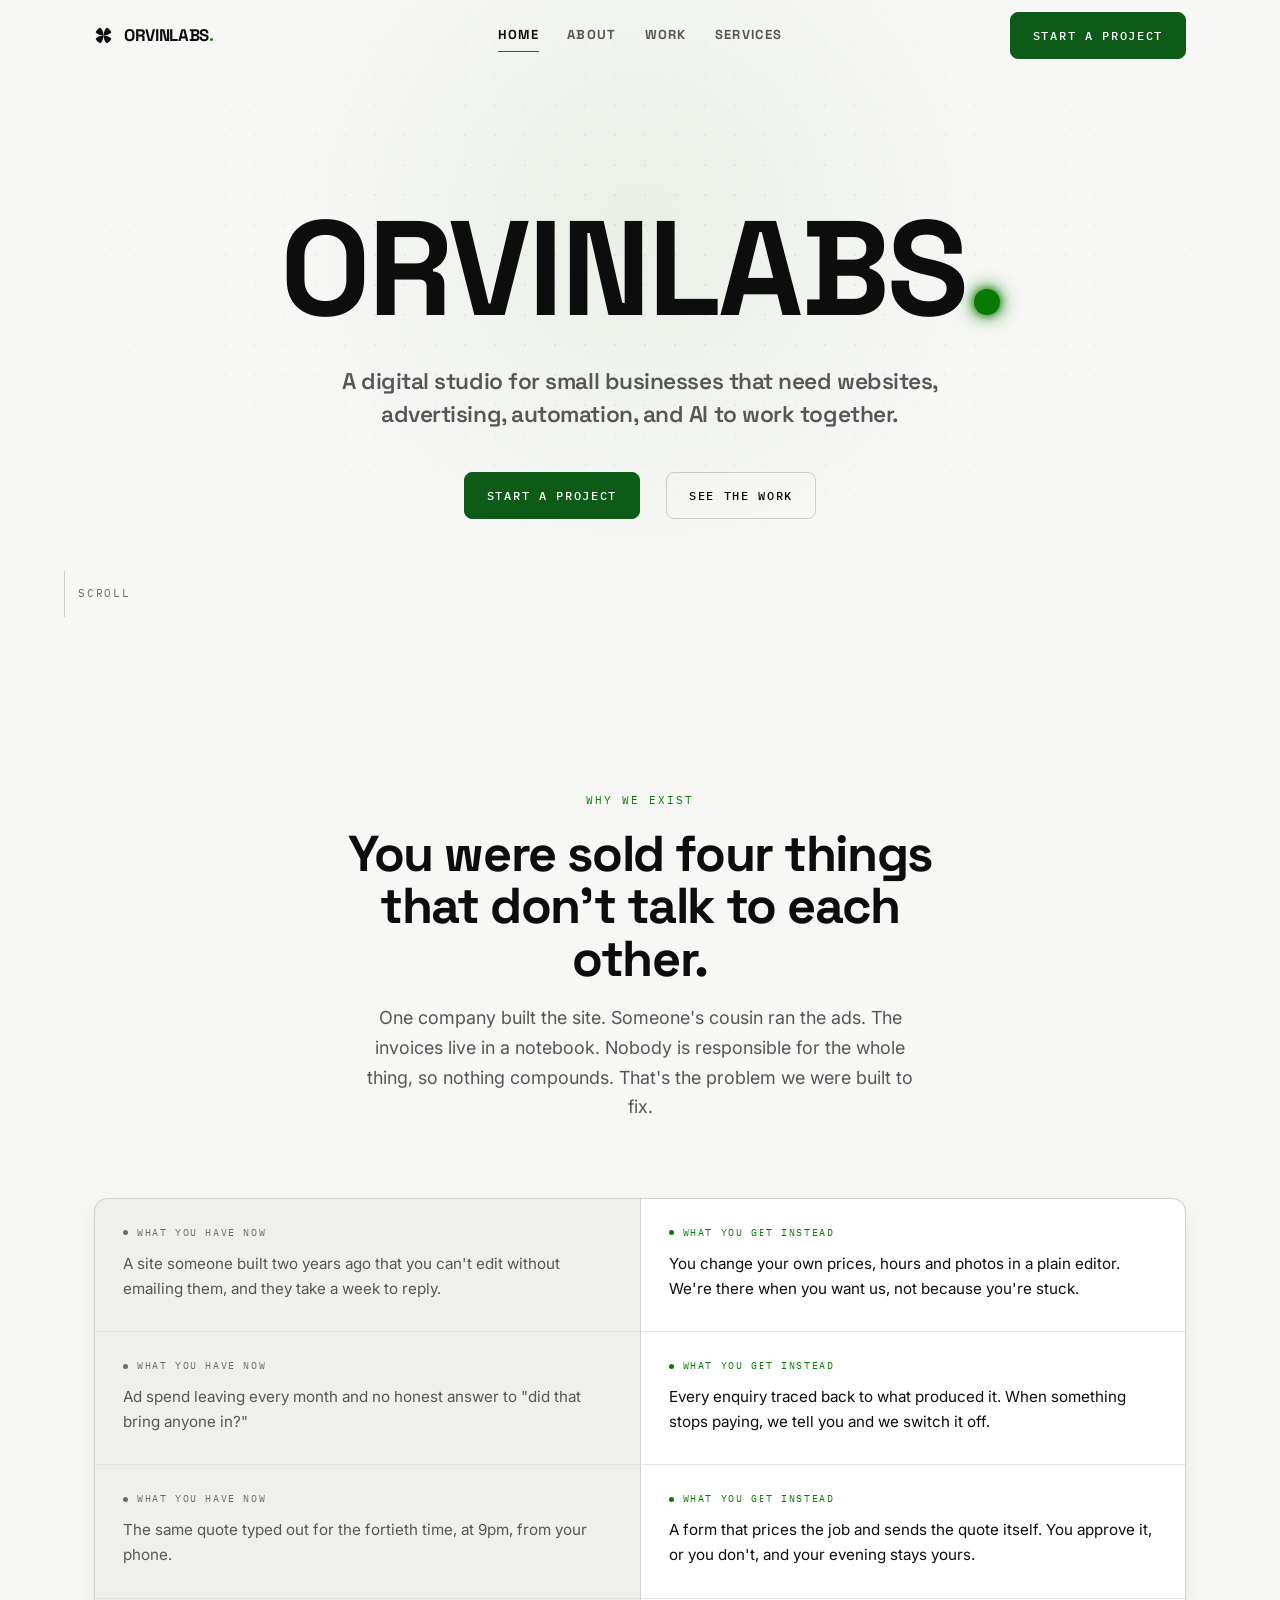
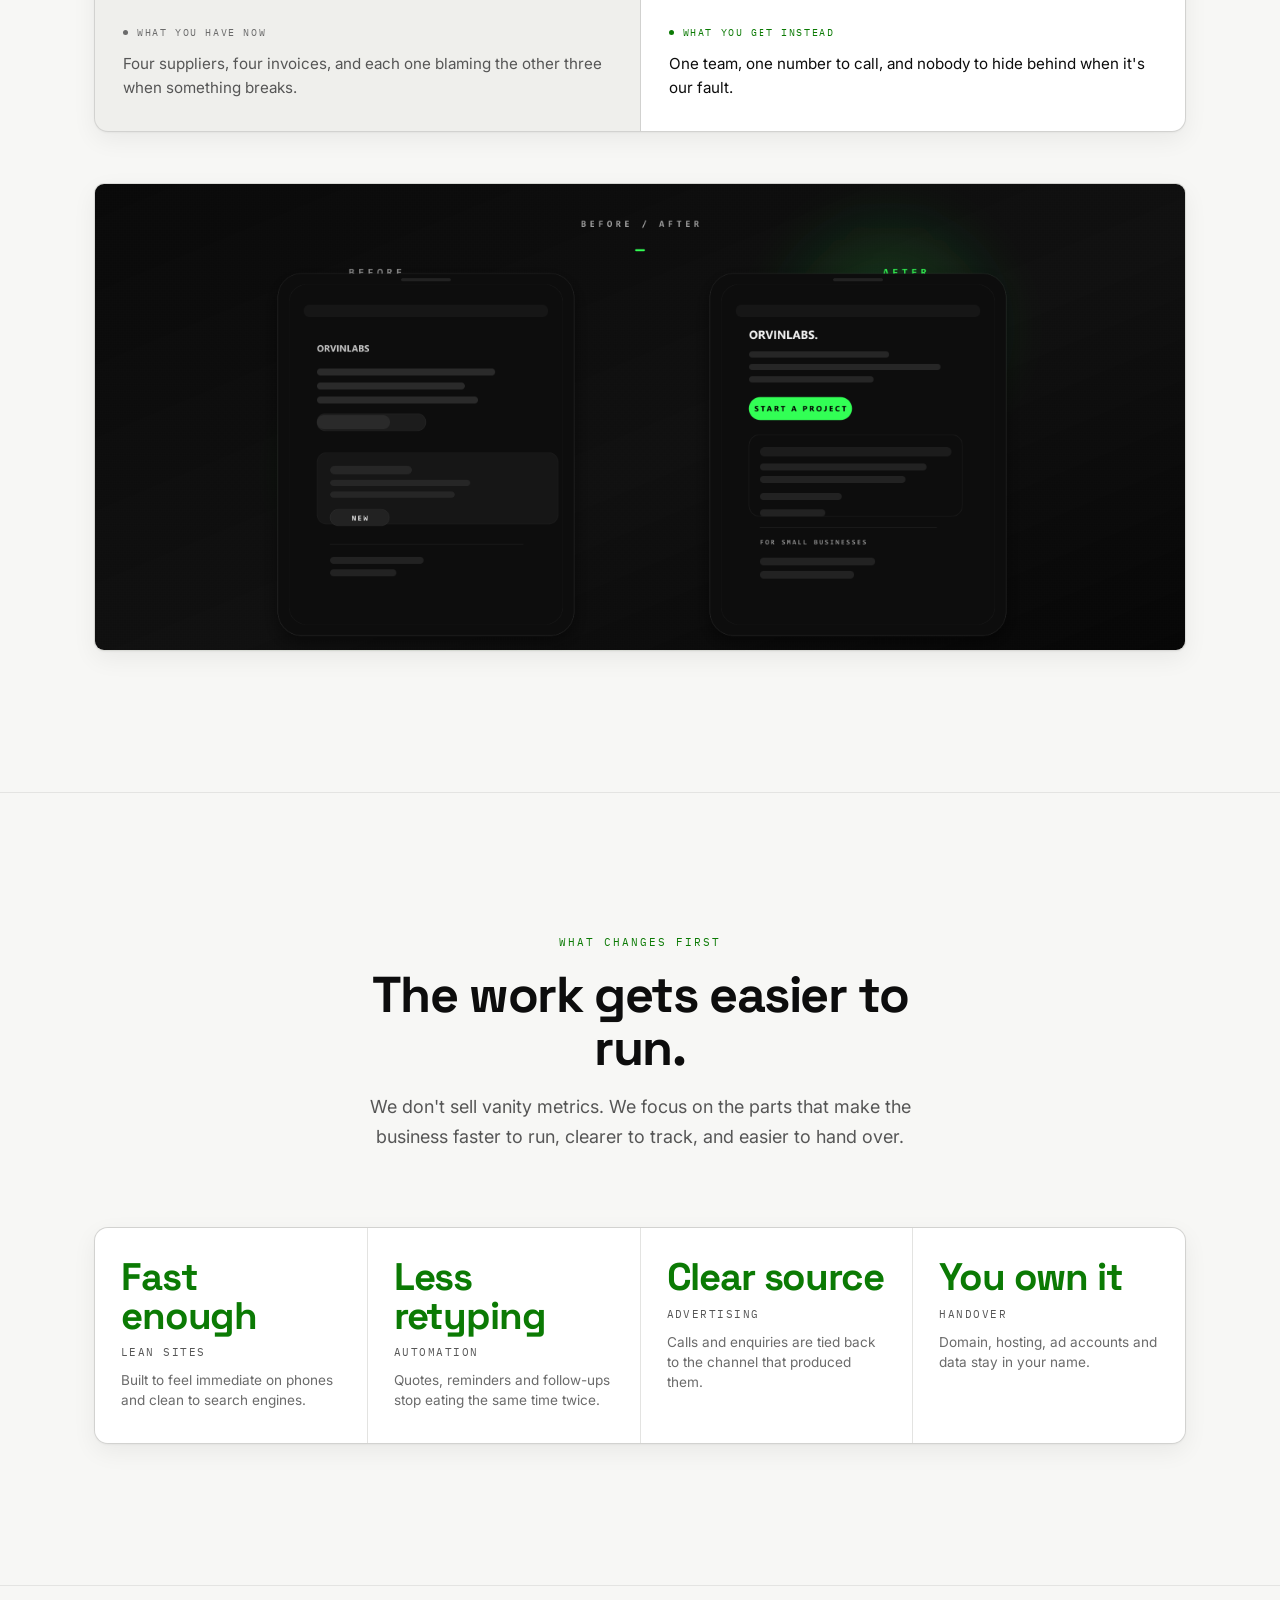
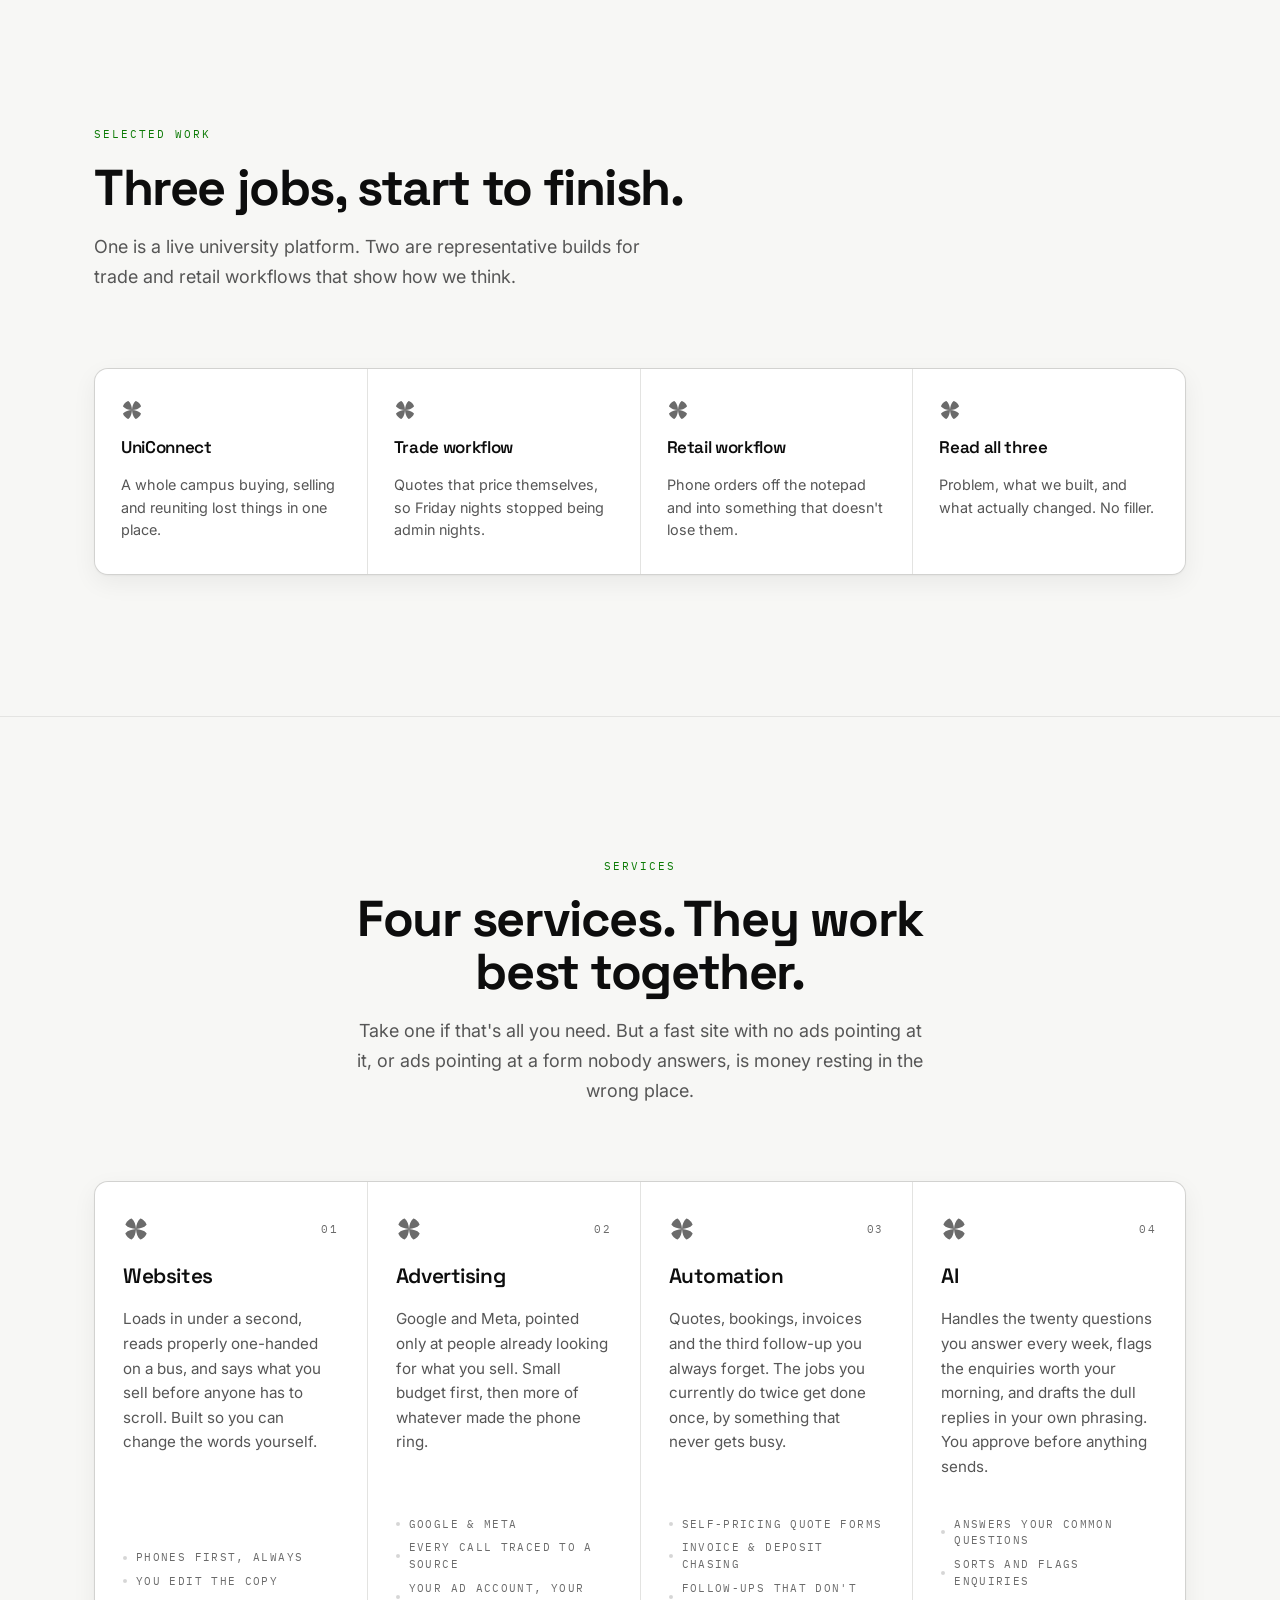
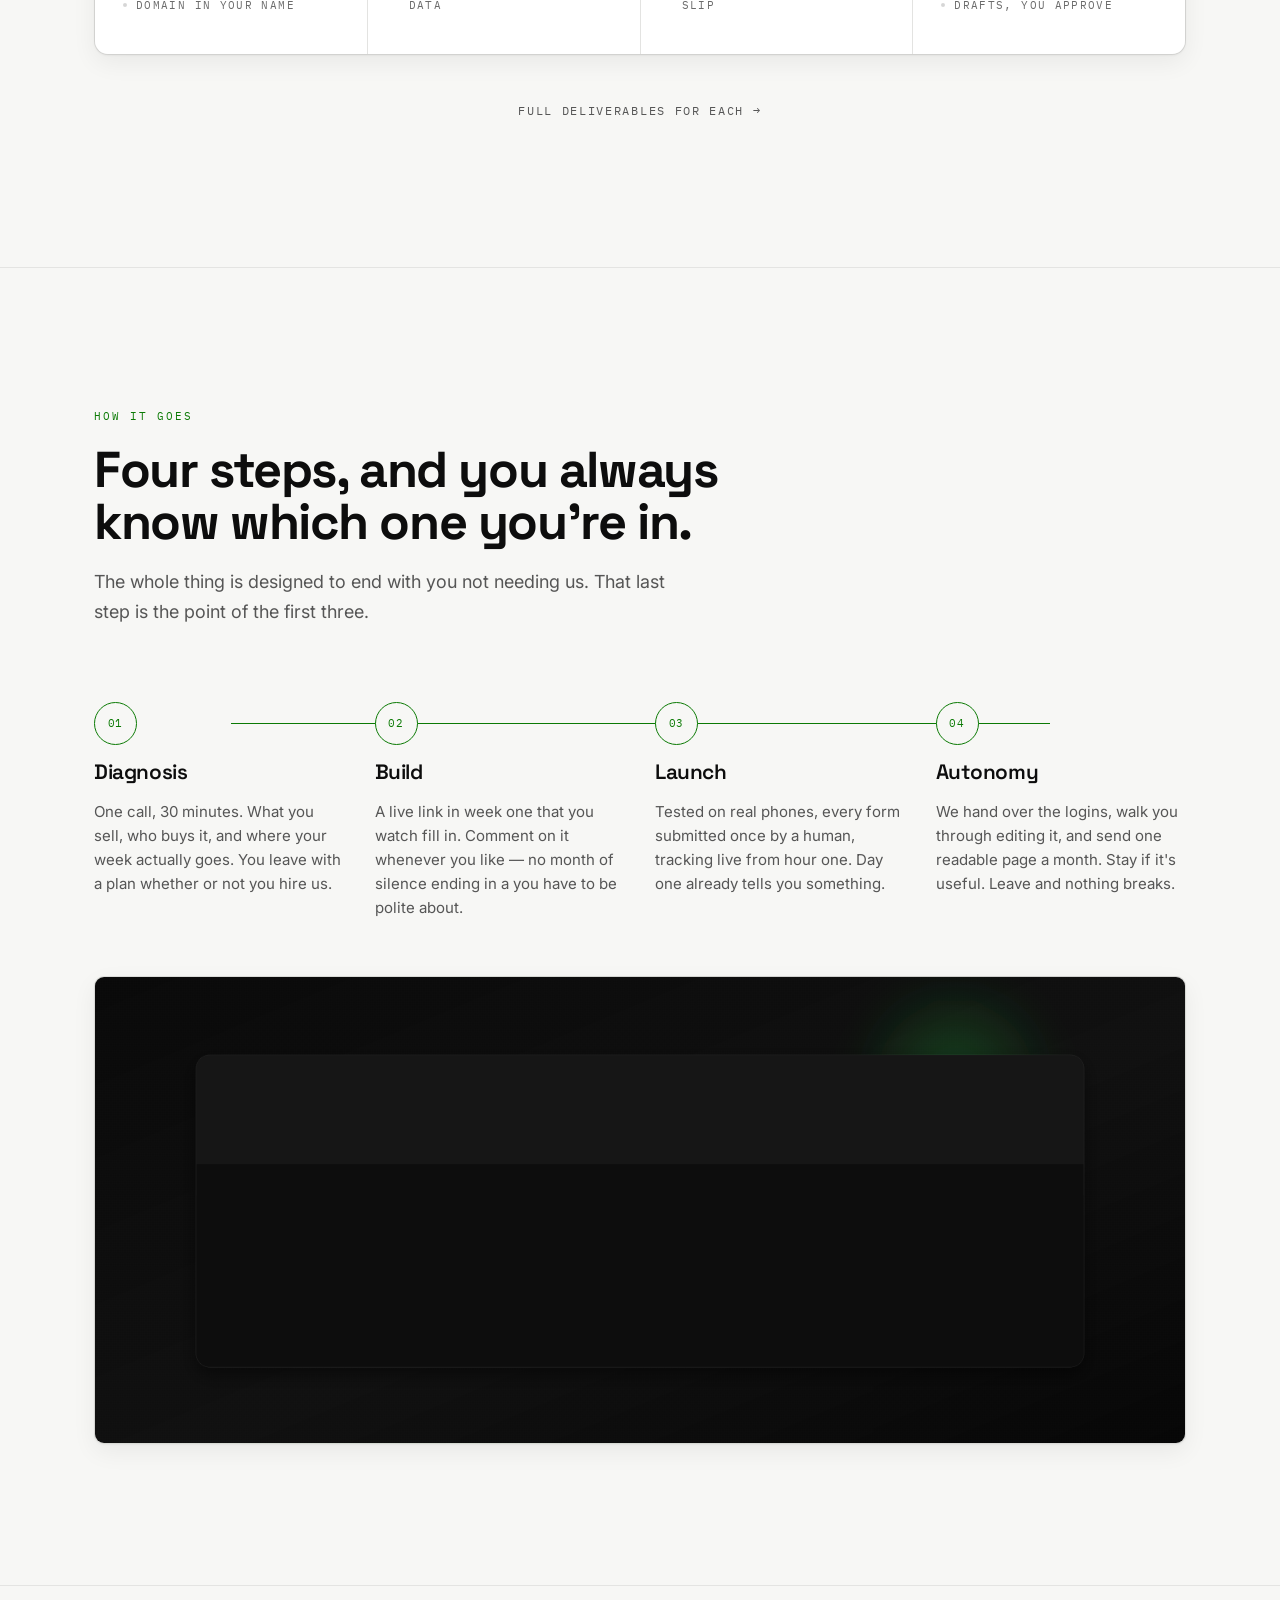
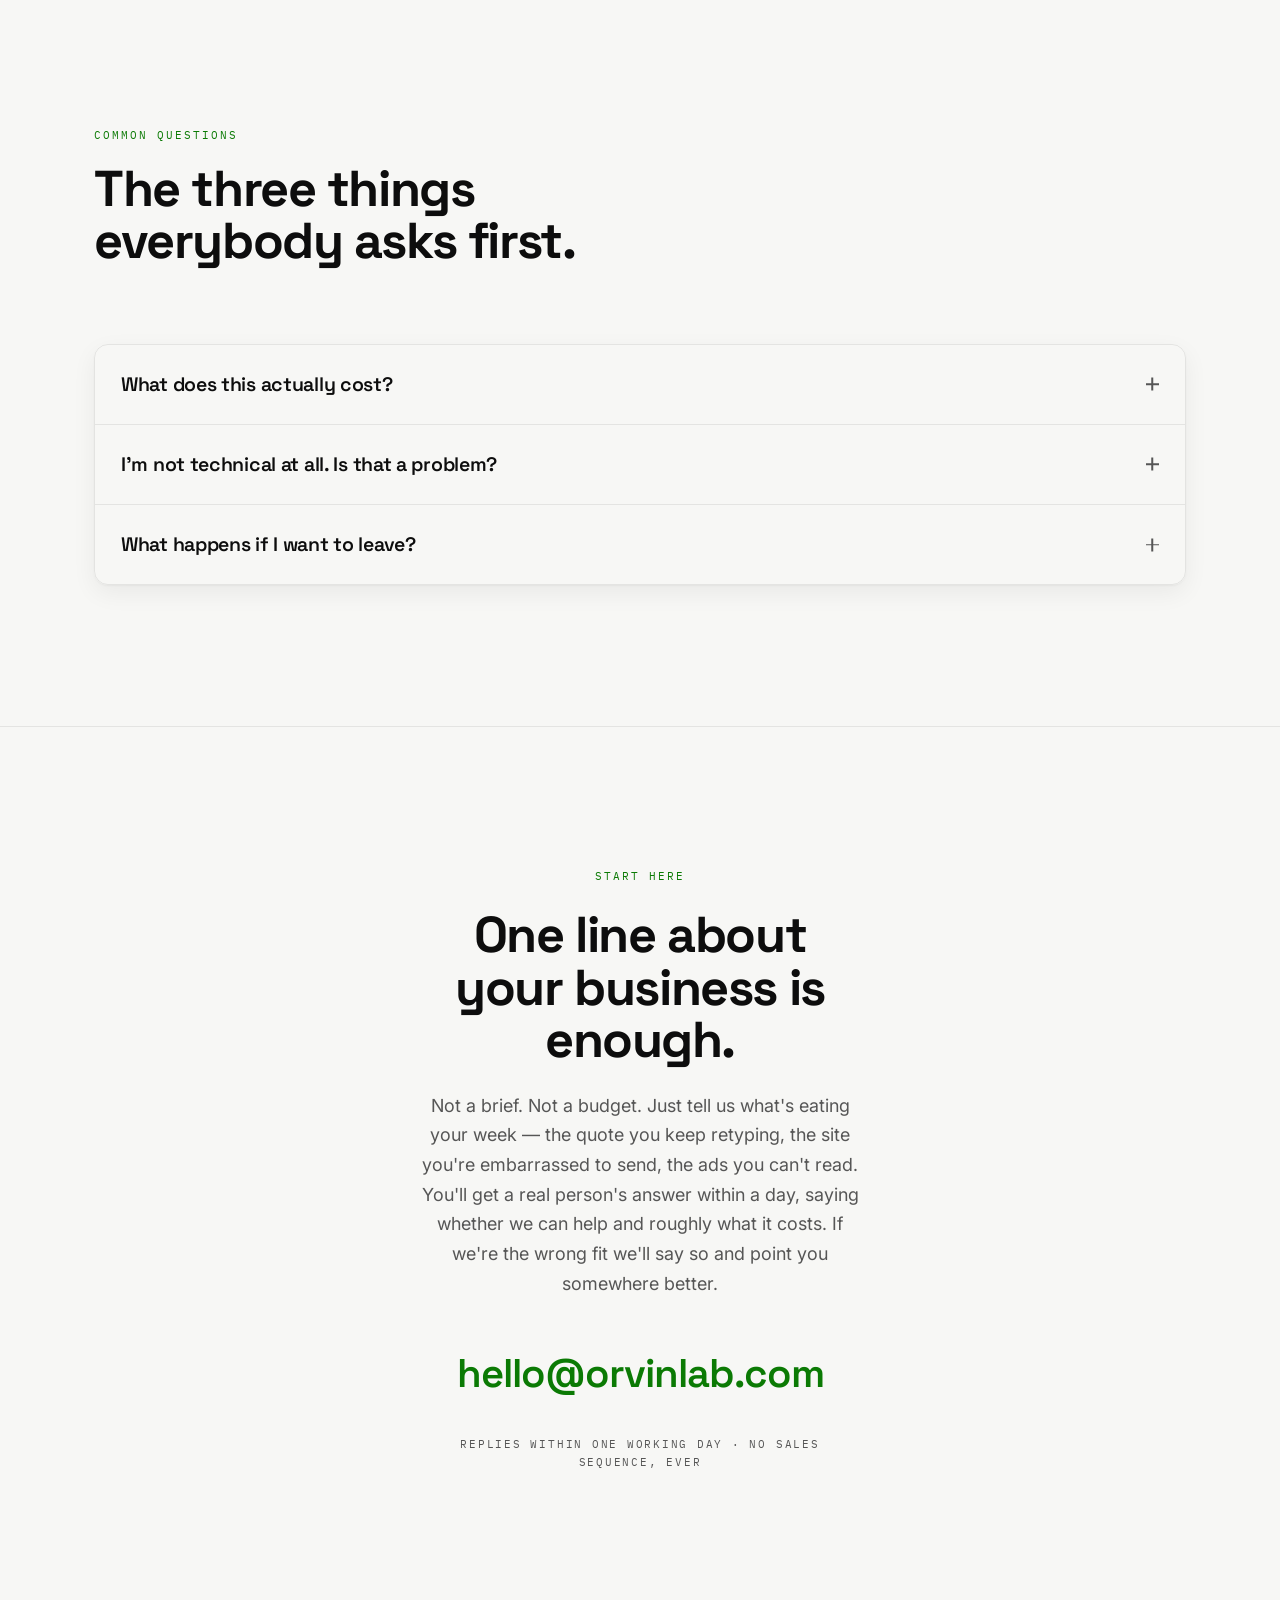
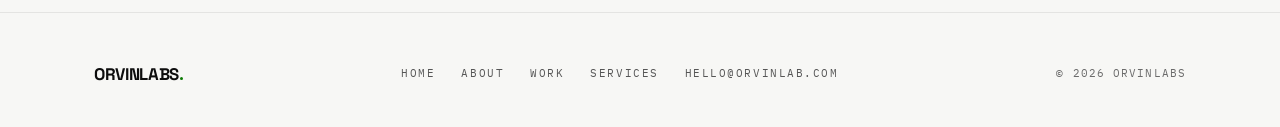
==== commit 37587a8a: "Phase 1: token system Replace the ad-hoc palette with a four-level surface scale, a motion scale and" ====
--- a/index.html
+++ b/index.html
@@ -497,7 +497,7 @@
           somewhere better.
         </p>
         <a class="mailto" href="mailto:hello@orvinlab.com">hello@orvinlab.com</a>
-        <p class="tiny" style="color:var(--muted)">
+        <p class="tiny">
           Replies within one working day &middot; No sales sequence, ever
         </p>
       </div>
--- a/assets/styles.css
+++ b/assets/styles.css
@@ -3,55 +3,97 @@
    Loaded by index.html / about.html / work.html / products.html
    ============================================================ */
 
-/* ---------------- TOKENS ----------------
-   The page is white; the .hero and .page-head bands are black. That division is
-   a fixed edge in the layout — no scroll state, no crossfade.
-
-   Three indirections make that swap possible without per-component overrides:
-     --neon    the raw brand green. Never used as text. Only as a fill that
-               carries black text on top, so it is legible on either surface.
-     --accent  the green used for TEXT, borders and rules. It has to darken on
-               white: #32ff4e on #fff is 1.35:1, which is invisible.
-     --glow    the colour of every neon halo. Goes transparent on white, where
-               a glow reads as dirt rather than light.
-   ---------------------------------------------------------------- */
+/* ============================================================
+   TOKENS — the single source of truth.
+   Nothing below this block may contain a literal colour, duration,
+   easing or shadow. If a value is needed and no token fits, add the
+   token here first.
+
+   Two rules that are load-bearing, not stylistic:
+   · --accent (#0b7a04) is for LIGHT surfaces only — it measures 3.49:1
+     on --surface-inverse and fails AA there.
+   · --accent-bright (#32ff4e) is for DARK surfaces only — it measures
+     1.35:1 on white and is effectively invisible.
+   They are never interchangeable. The inverse block re-points --accent
+   at --accent-bright so components inside it stay legible without
+   knowing which surface they landed on.
+   ============================================================ */
 :root{
-
-  /* The page surface is white. The only dark areas are the .hero and .page-head
-     bands, which re-declare these tokens locally — so the black/white division is
-     a fixed edge in the layout, not a scroll-driven state.
-     Checked against #ffffff:
-       --white #0d0d0d 18.9:1    --muted #565656 7.0:1
-       --muted-2 #6b6b6b 5.3:1   --accent #0b7a04 5.5:1  */
-  --black:#ffffff;
-  --panel:#f1f1f1;
-  --card:#f8f8f8;
-  --border:rgba(0,0,0,.11);
-  --border-strong:rgba(0,0,0,.22);
-  --white:#0d0d0d;
-  --muted:#565656;
-  --muted-2:#6b6b6b;
-  --neon:#32ff4e;   /* one brand green, matching the hero field */
-  --accent:#0b7a04;
-  --glow-1:transparent;
-  --glow-2:transparent;
-  --glow-3:transparent;
+  /* ---------- SURFACES ---------- */
+  --surface-base:#F7F7F5;      /* page default */
+  --surface-raised:#FFFFFF;    /* cards, panels — always lighter than any section */
+  --surface-sunken:#EFEFEC;    /* alternating section bands */
+  --surface-tint:#F2F6F1;      /* faint green wash, used sparingly */
+  --surface-inverse:#0B0F0D;   /* the dark anchor: contact + footer */
+  --surface-inverse-raised:#141C18;  /* channel cards on the dark anchor */
+
+  /* ---------- INK ---------- */
+  --text:#0d0d0d;              /* 18.9:1 on base */
+  --text-muted:#565656;        /* 7.0:1 */
+  --text-faint:#6b6b6b;        /* 5.3:1 */
+  --text-inverse:#F2F5F3;      /* 17.6:1 on inverse */
+  --text-inverse-muted:#8A968F;/* 6.3:1 on inverse, 5.7:1 on inverse-raised */
+  --on-accent:#0B0F0D;         /* ink on a bright-accent fill */
+  --on-cta:#FFFFFF;            /* ink on the solid CTA fill */
+
+  /* ---------- ACCENT ---------- */
+  --accent:#0b7a04;            /* 5.5:1 on base — light surfaces only */
+  --accent-bright:#32ff4e;     /* 14.3:1 on inverse — dark surfaces only */
+  --accent-wash:rgba(11,122,4,.06);   /* hover fills */
+  --accent-wash-strong:rgba(11,122,4,.10);
+  --cta:#0d5b16;
+  --cta-hover:#0a4a12;
+
+  /* ---------- BORDERS ---------- */
+  --border-hairline:rgba(0,0,0,.08);
+  --border-strong:rgba(0,0,0,.16);
+  --border-hairline-inverse:#232D28;
+  --border-strong-inverse:#587166;    /* 3.3:1 on inverse-raised — safe for focus */
+  --dot-ink:rgba(0,0,0,.10);          /* decorative grid dots, not a border */
+
+  /* ---------- GLASS ---------- */
   --scrim:rgba(255,255,255,.72);
   --scrim-menu:rgba(255,255,255,.96);
-  --inset-lit:rgba(0,0,0,.05);
-  --shadow-lift:rgba(0,0,0,.14);
-  --recess:#ebebeb;
-  --card-hover:#ffffff;
-  --cta:#0d5b16;
-  --cta-hover:#0a4a12;
-
+  --blur-nav:12px;
+  --sat-nav:155%;
+  --blur-menu:22px;
+  --sat-menu:150%;
+
+  /* ---------- ELEVATION — two levels, never more visible at once ---------- */
+  --shadow-raised:0 1px 2px rgba(13,13,13,.04),0 8px 24px rgba(13,13,13,.06);
+  --shadow-hover:0 2px 4px rgba(13,13,13,.05),0 14px 34px rgba(13,13,13,.10);
+
+  /* ---------- MOTION ---------- */
+  --ease-out:cubic-bezier(0.22, 1, 0.36, 1);
+  --ease-in-out:cubic-bezier(0.65, 0, 0.35, 1);
+  /* linear survives for exactly two ambient infinite loops: a rotation or a
+     drift on any other curve visibly stutters at the seam. Named, not literal. */
+  --ease-linear:linear;
+  --dur-fast:160ms;
+  --dur-base:280ms;
+  --dur-slow:600ms;
+  --dur-nil:.01ms;             /* reduced-motion sentinel — not 0s, so transitionend still fires */
+
+  /* ambient loops + the one-off hero entrance */
+  --dur-enter:900ms;
+  --dur-spin:14s;
+  --dur-drift:30s;
+  --dur-pulse:2.4s;
+
+  /* ---------- REVEALS ---------- */
+  --reveal-shift:20px;
+  --stagger:70ms;
+  --stagger-cap:6;             /* steps, so the last card never arrives late */
+
+  /* ---------- RADII ---------- */
   --radius:14px;
   --radius-sm:10px;
-  /* two layers: a tight contact shadow to seat the panel, a wide soft one to
-     lift it. Tuned for a white surface — on the dark bands it is invisible
-     anyway, which is why the bands override it below. */
-  --shadow:0 1px 2px rgba(13,13,13,.05),0 10px 30px rgba(13,13,13,.08);
-
+  --radius-btn:8px;
+  --radius-pill:99px;
+  --hair:1px;
+  --hair-2:1.5px;
+
+  /* ---------- TYPE ---------- */
   --font-display:"Space Grotesk",system-ui,sans-serif;
   /* Inter carries no CJK, so name the platform faces before the generic
      fallback — the 繁體中文 in the work copy would otherwise land on
@@ -59,15 +101,37 @@
   --font-body:"Inter","Microsoft JhengHei","PingFang TC","Noto Sans TC",system-ui,sans-serif;
   --font-mono:"IBM Plex Mono",ui-monospace,monospace;
 
-  /* ease-out for entrances, ease for hover, linear only for ambient loops.
-     No springs, no bounce — wrong register for a studio selling reliability. */
-  --e-out:cubic-bezier(.16,1,.3,1);
-  --e-out-quart:cubic-bezier(.165,.84,.44,1);
-  --e-move:cubic-bezier(.4,0,.2,1);
-
+  /* ---------- LAYOUT ---------- */
   --nav-h:72px;
   --gutter:clamp(20px,5vw,64px);
   --maxw:1220px;
+}
+
+/* ============================================================
+   SURFACE CLASSES — applied explicitly per section, never by
+   :nth-child, so deleting or reordering a section cannot silently
+   reshuffle the rhythm.
+   ============================================================ */
+.surface--base{background:var(--surface-base)}
+.surface--sunken{background:var(--surface-sunken)}
+.surface--tint{background:var(--surface-tint)}
+.surface--inverse{
+  background:var(--surface-inverse);
+  color:var(--text-inverse);
+  /* Components inside inherit these, so a .btn or .eyebrow lands legible
+     without needing to know which surface it is on. */
+  --text:var(--text-inverse);
+  --text-muted:var(--text-inverse-muted);
+  --text-faint:var(--text-inverse-muted);
+  --accent:var(--accent-bright);
+  --surface-base:var(--surface-inverse);
+  --surface-raised:var(--surface-inverse-raised);
+  --surface-sunken:var(--surface-inverse);
+  --border-hairline:var(--border-hairline-inverse);
+  --border-strong:var(--border-strong-inverse);
+  --accent-wash:rgba(50,255,78,.08);
+  --shadow-raised:none;
+  --shadow-hover:none;
 }
 
 /* ---------------- RESET / BASE ---------------- */
@@ -79,8 +143,8 @@
 }
 body{
   margin:0;
-  background:var(--black);
-  color:var(--white);
+  background:var(--surface-base);
+  color:var(--text);
   font-family:var(--font-body);
   font-size:16px;
   line-height:1.6;
@@ -100,10 +164,10 @@
 
 .skip{
   position:fixed;left:var(--gutter);top:14px;z-index:200;
-  padding:12px 18px;background:var(--neon);color:#000;
+  padding:12px 18px;background:var(--accent-bright);color:var(--on-accent);
   font-family:var(--font-mono);font-size:12px;text-transform:uppercase;letter-spacing:.14em;
   transform:translateY(-160px);          /* transform, not top — compositor only */
-  transition:transform 160ms var(--e-out);
+  transition:transform var(--dur-fast) var(--ease-out);
 }
 .skip:focus{transform:none}
 
@@ -112,12 +176,13 @@
   overflow:hidden;clip:rect(0 0 0 0);white-space:nowrap;border:0;
 }
 .nowrap{white-space:nowrap}
+.contact .tiny{color:var(--text-muted)}
 
 /* ---------------- TYPE SCALE ---------------- */
 .eyebrow{
   font-family:var(--font-mono);
   font-size:11px;text-transform:uppercase;letter-spacing:.18em;
-  color:var(--muted);
+  color:var(--text-muted);
 }
 .eyebrow--neon{color:var(--accent)}
 
@@ -140,14 +205,14 @@
   font-size:1.3rem;line-height:1.2;letter-spacing:-.02em;
 }
 .lede{
-  color:var(--muted);
+  color:var(--text-muted);
   font-size:clamp(1rem,1.5vw,1.125rem);
   line-height:1.65;max-width:52ch;
 }
 .tiny{
   font-family:var(--font-mono);font-size:11px;
   text-transform:uppercase;letter-spacing:.16em;
-  color:var(--muted-2);
+  color:var(--text-faint);
 }
 
 /* ---------------- LAYOUT ---------------- */
@@ -156,7 +221,7 @@
 /* Single source of vertical rhythm. Nothing else sets section padding —
    avoids the .section-vs-element specificity collisions that cancel out. */
 .section{padding:clamp(84px,11vw,150px) 0;position:relative}
-.section + .section{border-top:1px solid var(--border)}
+.section + .section{border-top:1px solid var(--border-hairline)}
 
 .section-head{
   display:flex;flex-direction:column;gap:18px;
@@ -208,10 +273,10 @@
   border-radius:8px;
   font-family:var(--font-mono);font-size:12px;font-weight:500;
   text-transform:uppercase;letter-spacing:.14em;white-space:nowrap;
-  transition:border-color 160ms ease,color 160ms ease,background-color 160ms ease,
-             box-shadow 160ms ease,transform 110ms var(--e-move);
-}
-.btn--neon{background:var(--cta);border-color:var(--cta);color:#fff}
+  transition:border-color var(--dur-fast) var(--ease-out),color var(--dur-fast) var(--ease-out),background-color var(--dur-fast) var(--ease-out),
+             box-shadow var(--dur-fast) var(--ease-out),transform var(--dur-fast) var(--ease-in-out);
+}
+.btn--neon{background:var(--cta);border-color:var(--cta);color:var(--on-cta)}
 /* instant press feedback — the one thing users must never wait for */
 .btn:active{transform:scale(.97)}
 
@@ -219,18 +284,18 @@
   display:inline-flex;align-items:center;gap:9px;
   font-family:var(--font-mono);font-size:12px;
   text-transform:uppercase;letter-spacing:.14em;
-  color:var(--muted);padding:6px 0;
-  transition:color 160ms ease;
-}
-.textlink .arrow{transition:transform 220ms var(--e-out)}
+  color:var(--text-muted);padding:6px 0;
+  transition:color var(--dur-fast) var(--ease-out);
+}
+.textlink .arrow{transition:transform var(--dur-fast) var(--ease-out)}
 
 /* ---------------- CURSOR GLOW (desktop pointers only) ---------------- */
 .cursor-glow{
   position:fixed;top:0;left:0;
   width:620px;height:620px;margin:-310px 0 0 -310px;
   pointer-events:none;z-index:1;opacity:0;border-radius:50%;
-  background:radial-gradient(circle closest-side,rgba(11,122,4,.06),transparent 72%);
-  transition:opacity 450ms ease;
+  background:radial-gradient(circle closest-side,var(--accent-wash),transparent 72%);
+  transition:opacity var(--dur-slow) var(--ease-out);
   will-change:transform;
 }
 .cursor-glow[data-on]{opacity:1}
@@ -240,7 +305,7 @@
   position:fixed;inset:0 0 auto 0;z-index:100;
   height:var(--nav-h);display:flex;align-items:center;
   border-bottom:1px solid transparent;
-  transition:background-color 260ms ease,border-color 260ms ease,box-shadow 260ms ease;
+  transition:background-color var(--dur-base) var(--ease-out),border-color var(--dur-base) var(--ease-out),box-shadow var(--dur-base) var(--ease-out);
 }
 /* Glass: frost + alpha fill + brighter edge + layered depth.
    backdrop-filter is set, never transitioned — re-blurring the backdrop
@@ -249,8 +314,8 @@
   background:var(--scrim);
   -webkit-backdrop-filter:blur(16px) saturate(155%);
   backdrop-filter:blur(16px) saturate(155%);
-  border-bottom-color:var(--border);
-  box-shadow:0 8px 32px var(--shadow-lift),inset 0 1px 0 var(--inset-lit);
+  border-bottom-color:var(--border-hairline);
+  box-shadow:var(--shadow-raised);
 }
 /* 1fr auto 1fr: the centre column is centred against the viewport, so the nav
    links stay put no matter how wide the brand or the button get. */
@@ -259,7 +324,7 @@
   display:grid;grid-template-columns:1fr auto 1fr;align-items:center;gap:24px;
 }
 .nav__brand{justify-self:start;display:inline-flex;align-items:center;gap:11px}
-.nav__brand .petal{width:19px;height:19px;color:var(--white);transition:color 200ms ease}
+.nav__brand .petal{width:19px;height:19px;color:var(--text);transition:color var(--dur-fast) var(--ease-out)}
 .nav__brand .wm{font-size:1.05rem}
 .nav__end{justify-self:end;display:flex;align-items:center;gap:6px}
 
@@ -271,18 +336,18 @@
   font-family:var(--font-display);font-weight:700;
   font-size:13px;
   text-transform:uppercase;letter-spacing:.1em;
-  color:var(--muted);padding:8px 0;
-  transition:color 160ms ease;
+  color:var(--text-muted);padding:8px 0;
+  transition:color var(--dur-fast) var(--ease-out);
 }
 /* hairline underline grows from the left — transform only */
 .nav__link::after{
   content:"";position:absolute;left:0;right:0;bottom:2px;height:1px;
   background:var(--accent);
   transform:scaleX(0);transform-origin:left center;
-  transition:transform 240ms var(--e-out);
+  transition:transform var(--dur-base) var(--ease-out);
 }
 /* current page: the underline is already drawn, so the nav says where you are */
-.nav__link[aria-current="page"]{color:var(--white)}
+.nav__link[aria-current="page"]{color:var(--text)}
 .nav__link[aria-current="page"]::after{transform:scaleX(1)}
 
 .nav__toggle{
@@ -292,8 +357,8 @@
   align-items:center;justify-content:center;
 }
 .nav__toggle span{
-  position:absolute;width:20px;height:1.5px;background:var(--white);
-  transition:transform 260ms var(--e-out),opacity 160ms ease;
+  position:absolute;width:20px;height:1.5px;background:var(--text);
+  transition:transform var(--dur-base) var(--ease-out),opacity var(--dur-fast) var(--ease-out);
 }
 .nav__toggle span:nth-child(1){transform:translateY(-4px)}
 .nav__toggle span:nth-child(2){transform:translateY(4px)}
@@ -310,23 +375,23 @@
   backdrop-filter:blur(22px) saturate(150%);
   transform:translateY(-100%);opacity:0;visibility:hidden;
   /* menu and its backdrop are one surface, so one timing for the whole unit */
-  transition:transform 340ms var(--e-out),opacity 240ms ease,visibility 0s linear 340ms;
+  transition:transform var(--dur-base) var(--ease-out),opacity var(--dur-base) var(--ease-out),visibility 0s var(--ease-linear) var(--dur-base);
 }
 .menu[data-open]{
   transform:translateY(0);opacity:1;visibility:visible;
-  transition:transform 340ms var(--e-out),opacity 200ms ease,visibility 0s;
+  transition:transform var(--dur-base) var(--ease-out),opacity var(--dur-fast) var(--ease-out),visibility 0s;
 }
 .menu.is-active{will-change:transform,opacity}   /* added on open, removed when idle */
 .menu__link{
   font-family:var(--font-display);font-weight:600;
   font-size:clamp(1.7rem,8vw,2.5rem);letter-spacing:-.03em;
-  padding:11px 0;border-bottom:1px solid var(--border);
-  transition:color 160ms ease,padding-left 240ms var(--e-out);
+  padding:11px 0;border-bottom:1px solid var(--border-hairline);
+  transition:color var(--dur-fast) var(--ease-out),transform var(--dur-base) var(--ease-out);
 }
 .menu__link[aria-current="page"]{color:var(--accent)}
 .menu__foot{margin-top:30px;display:flex;flex-direction:column;gap:16px;align-items:flex-start}
 /* real content, so it needs AA contrast — --muted-2 is only 3.14:1 on black */
-.menu__mail{color:var(--muted);text-transform:none;letter-spacing:.08em}
+.menu__mail{color:var(--text-muted);text-transform:none;letter-spacing:.08em}
 
 /* ============================================================
    BACKDROP — faint dot field + radial glow, shared by the home hero
@@ -336,17 +401,17 @@
 /* drifts exactly one tile per cycle, so the loop is seamless */
 .backdrop__grid{
   position:absolute;inset:-60px;
-  background-image:radial-gradient(circle,rgba(0,0,0,.14) 1px,transparent 1px);
+  background-image:radial-gradient(circle,var(--dot-ink) 1px,transparent 1px);
   background-size:30px 30px;
-  -webkit-mask-image:radial-gradient(ellipse 78% 68% at 50% 42%,#000 12%,transparent 76%);
-  mask-image:radial-gradient(ellipse 78% 68% at 50% 42%,#000 12%,transparent 76%);
+  -webkit-mask-image:radial-gradient(ellipse 78% 68% at 50% 42%,var(--on-accent) 12%,transparent 76%);
+  mask-image:radial-gradient(ellipse 78% 68% at 50% 42%,var(--on-accent) 12%,transparent 76%);
   opacity:.55;
 }
 .backdrop__glow{
   position:absolute;left:50%;top:34%;
   width:min(1000px,120vw);aspect-ratio:1;
   transform:translate(-50%,-50%);
-  background:radial-gradient(circle closest-side,rgba(11,122,4,.07),transparent 70%);
+  background:radial-gradient(circle closest-side,var(--accent-wash),transparent 70%);
 }
 
 /* ---------------- HOME HERO ---------------- */
@@ -371,7 +436,7 @@
 .title3d{
   transform-style:preserve-3d;
   will-change:transform;
-  transition:transform 900ms var(--e-out);   /* only until JS takes the wheel */
+  transition:transform var(--dur-enter) var(--ease-out);   /* only until JS takes the wheel */
 }
 .title3d[data-live]{transition:none}
 .hero__inner{position:relative;z-index:2;width:100%;text-align:center}
@@ -381,7 +446,7 @@
   margin:26px 0 30px;
 }
 .hero__tagline{
-  color:var(--muted);
+  color:var(--text-muted);
   font-family:var(--font-display);
   font-size:clamp(1.08rem,1.95vw,1.42rem);
   font-weight:600;
@@ -390,7 +455,7 @@
   max-width:40ch;
   margin:0 auto;
 }
-.hero__tagline b{color:var(--white);font-weight:500}
+.hero__tagline b{color:var(--text);font-weight:500}
 .hero__actions{
   display:flex;flex-wrap:wrap;align-items:center;justify-content:center;
   gap:14px 26px;margin-top:40px;
@@ -409,7 +474,7 @@
   position:relative;overflow:hidden;
   padding:calc(var(--nav-h) + clamp(60px,9vw,104px)) 0 clamp(52px,7vw,88px);
   text-align:center;
-  border-bottom:1px solid var(--border);
+  border-bottom:1px solid var(--border-hairline);
 }
 .page-head__inner{position:relative;z-index:2;display:flex;flex-direction:column;align-items:center;gap:20px}
 .page-head .lede{max-width:54ch}
@@ -417,53 +482,53 @@
 /* ---------------- PRODUCT CARDS ---------------- */
 .cards{
   display:grid;grid-template-columns:repeat(4,1fr);
-  gap:1px;background:var(--border);border:1px solid var(--border);
+  gap:1px;background:var(--border-hairline);border:1px solid var(--border-hairline);
 }
 .card{
   position:relative;isolation:isolate;
-  background:var(--card);padding:34px 28px 40px;
+  background:var(--surface-raised);padding:34px 28px 40px;
   display:flex;flex-direction:column;gap:16px;min-height:290px;
-  transition:background-color 240ms ease;
+  transition:background-color var(--dur-base) var(--ease-out);
 }
 /* Shadow + neon rim are painted once and cross-faded by opacity — never
    animate box-shadow itself, it repaints a large blurred region per frame. */
 .card::after{
   content:"";position:absolute;inset:0;z-index:-1;pointer-events:none;
   box-shadow:inset 0 0 0 1px var(--accent);
-  opacity:0;transition:opacity 260ms ease;
+  opacity:0;transition:opacity var(--dur-base) var(--ease-out);
 }
 .card__top{display:flex;align-items:center;justify-content:space-between;gap:16px}
 .card .petal{
-  width:26px;height:26px;color:var(--muted-2);
-  transition:color 240ms ease,transform 380ms var(--e-out);
-}
-.card__num{font-family:var(--font-mono);font-size:11px;letter-spacing:.16em;color:var(--muted-2)}
+  width:26px;height:26px;color:var(--text-faint);
+  transition:color var(--dur-base) var(--ease-out),transform var(--dur-base) var(--ease-out);
+}
+.card__num{font-family:var(--font-mono);font-size:11px;letter-spacing:.16em;color:var(--text-faint)}
 .card__title{margin-top:6px}
-.card__body{color:var(--muted);font-size:.95rem;line-height:1.62;margin-top:2px}
+.card__body{color:var(--text-muted);font-size:.95rem;line-height:1.62;margin-top:2px}
 .card__list{display:flex;flex-direction:column;gap:7px;margin-top:auto;padding-top:20px}
 .card__list li{
   font-family:var(--font-mono);font-size:10.5px;
-  text-transform:uppercase;letter-spacing:.13em;color:var(--muted-2);
+  text-transform:uppercase;letter-spacing:.13em;color:var(--text-faint);
   display:flex;align-items:center;gap:9px;
 }
 .card__list li::before{content:"";width:4px;height:4px;flex:none;border-radius:50%;background:var(--border-strong)}
 
 /* ---------------- HOME TEASER ROW ---------------- */
-.teasers{display:grid;grid-template-columns:repeat(4,1fr);gap:1px;background:var(--border);border:1px solid var(--border)}
+.teasers{display:grid;grid-template-columns:repeat(4,1fr);gap:1px;background:var(--border-hairline);border:1px solid var(--border-hairline)}
 .teaser{
-  position:relative;background:var(--card);
+  position:relative;background:var(--surface-raised);
   padding:30px 26px 32px;display:flex;flex-direction:column;gap:13px;
-  transition:background-color 240ms ease;
-}
-.teaser .petal{width:22px;height:22px;color:var(--muted-2);transition:color 240ms ease,transform 380ms var(--e-out)}
+  transition:background-color var(--dur-base) var(--ease-out);
+}
+.teaser .petal{width:22px;height:22px;color:var(--text-faint);transition:color var(--dur-base) var(--ease-out),transform var(--dur-base) var(--ease-out)}
 .teaser__title{font-family:var(--font-display);font-weight:600;font-size:1.06rem;letter-spacing:-.02em}
-.teaser__body{color:var(--muted);font-size:.9rem;line-height:1.58}
+.teaser__body{color:var(--text-muted);font-size:.9rem;line-height:1.58}
 
 /* ---------------- ABOUT: PRINCIPLES ---------------- */
-.principles{display:grid;grid-template-columns:repeat(3,1fr);gap:1px;background:var(--border);border:1px solid var(--border)}
-.principle{background:var(--card);padding:34px 28px 38px;display:flex;flex-direction:column;gap:14px}
-.principle .petal{width:24px;height:24px;color:var(--muted-2)}
-.principle__body{color:var(--muted);font-size:.95rem;line-height:1.62}
+.principles{display:grid;grid-template-columns:repeat(3,1fr);gap:1px;background:var(--border-hairline);border:1px solid var(--border-hairline)}
+.principle{background:var(--surface-raised);padding:34px 28px 38px;display:flex;flex-direction:column;gap:14px}
+.principle .petal{width:24px;height:24px;color:var(--text-faint)}
+.principle__body{color:var(--text-muted);font-size:.95rem;line-height:1.62}
 
 /* ---------------- PROCESS ---------------- */
 .steps{position:relative}
@@ -474,7 +539,7 @@
 }
 .steps__fill{
   display:block;height:100%;
-  background:var(--accent);box-shadow:0 0 10px var(--glow-3);
+  background:var(--accent);
   /* filled statically — the rail is a rule, not an animation */
   transform-origin:left center;
 }
@@ -483,38 +548,38 @@
 .step__node{
   position:relative;z-index:1;
   width:43px;height:43px;display:grid;place-items:center;
-  border:1px solid var(--accent);border-radius:50%;background:var(--black);
+  border:1px solid var(--accent);border-radius:50%;background:var(--surface-base);
   font-family:var(--font-mono);font-size:11px;letter-spacing:.08em;color:var(--accent);
 }
-.step__body{color:var(--muted);font-size:.94rem;line-height:1.6}
+.step__body{color:var(--text-muted);font-size:.94rem;line-height:1.6}
 
 /* ---------------- WORK SPOTLIGHT ---------------- */
 .spotlight{
   display:grid;grid-template-columns:.92fr 1.08fr;
-  border:1px solid var(--border);background:var(--panel);overflow:hidden;
+  border:1px solid var(--border-hairline);background:var(--surface-sunken);overflow:hidden;
 }
 .spotlight + .spotlight{margin-top:clamp(28px,4vw,48px)}
 .spotlight__visual{
   position:relative;min-height:390px;overflow:hidden;
-  border-right:1px solid var(--border);
+  border-right:1px solid var(--border-hairline);
   background:
-    radial-gradient(circle at 32% 26%,rgba(11,122,4,.10),transparent 56%),
-    radial-gradient(circle at 78% 82%,rgba(0,0,0,.05),transparent 52%),
-    var(--panel);
+    radial-gradient(circle at 32% 26%,var(--accent-wash-strong),transparent 56%),
+    radial-gradient(circle at 78% 82%,var(--border-hairline),transparent 52%),
+    var(--surface-sunken);
   display:grid;place-items:center;
 }
 /* signature mark at its largest, low opacity */
-.spotlight__visual .petal{width:min(64%,270px);height:auto;color:var(--white);opacity:.10}
+.spotlight__visual .petal{width:min(64%,270px);height:auto;color:var(--text);opacity:.10}
 .spotlight__visual .petal--sm{position:absolute;right:30px;bottom:28px;width:44px;opacity:.16;color:var(--accent)}
 /* fractal grain dithers the banding heavy radial gradients produce */
 .grain{position:absolute;inset:0;width:100%;height:100%;opacity:.05;pointer-events:none}
 .spotlight__body{padding:clamp(30px,4vw,56px);display:flex;flex-direction:column;gap:20px}
 .chips{display:flex;flex-wrap:wrap;gap:8px;margin-top:4px}
 .chip{
-  padding:6px 12px;border:1px solid var(--border);border-radius:99px;
+  padding:6px 12px;border:1px solid var(--border-hairline);border-radius:99px;
   font-family:var(--font-mono);font-size:10.5px;
-  text-transform:uppercase;letter-spacing:.14em;color:var(--muted);
-  transition:border-color 200ms ease,color 200ms ease;
+  text-transform:uppercase;letter-spacing:.14em;color:var(--text-muted);
+  transition:border-color var(--dur-fast) var(--ease-out),color var(--dur-fast) var(--ease-out);
 }
 .spotlight__cta{margin-top:auto;padding-top:10px}
 
@@ -527,51 +592,50 @@
   font-family:var(--font-display);font-weight:600;
   font-size:clamp(1.35rem,4.6vw,2.5rem);letter-spacing:-.025em;
   color:var(--accent);
-  text-shadow:0 0 18px var(--glow-3),0 0 52px var(--glow-2);
+  
   word-break:break-word;padding:6px 4px;
-  transition:text-shadow 260ms ease,transform 260ms var(--e-out);
 }
 
 /* ---------------- FOOTER ---------------- */
-.footer{border-top:1px solid var(--border);padding:52px 0 44px}
+.footer{border-top:1px solid var(--border-hairline);padding:52px 0 44px}
 .footer__inner{display:flex;flex-wrap:wrap;align-items:center;justify-content:space-between;gap:26px 40px}
 .footer .wm{font-size:1.05rem}
 .footer__links{display:flex;flex-wrap:wrap;gap:12px 26px}
 .footer__links a{
   font-family:var(--font-mono);font-size:11px;
-  text-transform:uppercase;letter-spacing:.14em;color:var(--muted);
-  transition:color 160ms ease;
-}
-.footer__legal{color:var(--muted-2);font-family:var(--font-mono);font-size:11px;letter-spacing:.1em}
+  text-transform:uppercase;letter-spacing:.14em;color:var(--text-muted);
+  transition:color var(--dur-fast) var(--ease-out);
+}
+.footer__legal{color:var(--text-faint);font-family:var(--font-mono);font-size:11px;letter-spacing:.1em}
 
 /* ---------------- STAT ROW ---------------- */
-.stats{display:grid;grid-template-columns:repeat(4,1fr);gap:1px;background:var(--border);border:1px solid var(--border)}
-.stat{background:var(--card);padding:30px 26px 32px;display:flex;flex-direction:column;gap:9px}
+.stats{display:grid;grid-template-columns:repeat(4,1fr);gap:1px;background:var(--border-hairline);border:1px solid var(--border-hairline)}
+.stat{background:var(--surface-raised);padding:30px 26px 32px;display:flex;flex-direction:column;gap:9px}
 .stat__num{
   font-family:var(--font-display);font-weight:700;
   font-size:clamp(1.6rem,3.2vw,2.4rem);line-height:1;letter-spacing:-.03em;
 }
 .stat__num i{font-style:normal;color:var(--accent)}
-.stat__label{font-family:var(--font-mono);font-size:10.5px;text-transform:uppercase;letter-spacing:.14em;color:var(--muted)}
-.stat__note{font-size:.85rem;line-height:1.5;color:var(--muted-2)}
+.stat__label{font-family:var(--font-mono);font-size:10.5px;text-transform:uppercase;letter-spacing:.14em;color:var(--text-muted)}
+.stat__note{font-size:.85rem;line-height:1.5;color:var(--text-faint)}
 
 /* ---------------- PAIN vs FIX ---------------- */
-.pairs{display:flex;flex-direction:column;gap:1px;background:var(--border);border:1px solid var(--border)}
-.pair{display:grid;grid-template-columns:1fr 1fr;gap:1px;background:var(--border)}
+.pairs{display:flex;flex-direction:column;gap:1px;background:var(--border-hairline);border:1px solid var(--border-hairline)}
+.pair{display:grid;grid-template-columns:1fr 1fr;gap:1px;background:var(--border-hairline)}
 .pair__side{padding:26px 28px 30px;display:flex;flex-direction:column;gap:11px}
-.pair__side--pain{background:var(--recess)}
-.pair__side--fix{background:var(--card)}
+.pair__side--pain{background:var(--surface-sunken)}
+.pair__side--fix{background:var(--surface-raised)}
 .pair__tag{
   display:flex;align-items:center;gap:9px;
   font-family:var(--font-mono);font-size:10px;
   text-transform:uppercase;letter-spacing:.16em;
 }
-.pair__side--pain .pair__tag{color:var(--muted-2)}
+.pair__side--pain .pair__tag{color:var(--text-faint)}
 .pair__side--fix .pair__tag{color:var(--accent)}
 .pair__tag::before{content:"";width:5px;height:5px;flex:none;border-radius:50%;background:currentColor}
 .pair__text{font-size:.95rem;line-height:1.62}
-.pair__side--pain .pair__text{color:var(--muted)}
-.pair__side--fix .pair__text{color:var(--white)}
+.pair__side--pain .pair__text{color:var(--text-muted)}
+.pair__side--fix .pair__text{color:var(--text)}
 
 /* ---------------- IMAGE SLOT ----------------
    A framed panel that reads as intentional while empty, so the layout never
@@ -579,11 +643,11 @@
    hint hides itself. */
 .shot{
   position:relative;overflow:hidden;
-  border:1px solid var(--border);background:var(--panel);
+  border:1px solid var(--border-hairline);background:var(--surface-sunken);
   aspect-ratio:16/10;display:grid;place-items:center;
   background-image:
-    radial-gradient(circle at 30% 24%,rgba(11,122,4,.07),transparent 58%),
-    radial-gradient(circle at 76% 80%,rgba(0,0,0,.04),transparent 54%);
+    radial-gradient(circle at 30% 24%,var(--accent-wash),transparent 58%),
+    radial-gradient(circle at 76% 80%,var(--border-hairline),transparent 54%);
 }
 .shot img{width:100%;height:100%;object-fit:cover}
 .shot img ~ .shot__hint{display:none}
@@ -591,7 +655,7 @@
   display:flex;flex-direction:column;align-items:center;gap:12px;
   padding:24px;text-align:center;
   font-family:var(--font-mono);font-size:10.5px;
-  text-transform:uppercase;letter-spacing:.15em;color:var(--muted-2);
+  text-transform:uppercase;letter-spacing:.15em;color:var(--text-faint);
   max-width:34ch;line-height:1.7;
 }
 .shot__hint .petal{width:30px;height:30px;color:var(--border-strong)}
@@ -599,34 +663,34 @@
 .shot--wide{aspect-ratio:21/9}
 
 /* ---------------- CASE STUDY ---------------- */
-.case{border:1px solid var(--border);background:var(--panel)}
+.case{border:1px solid var(--border-hairline);background:var(--surface-sunken)}
 .case + .case{margin-top:clamp(28px,4vw,52px)}
-.case__head{padding:clamp(28px,3.5vw,46px);display:flex;flex-direction:column;gap:16px;border-bottom:1px solid var(--border)}
+.case__head{padding:clamp(28px,3.5vw,46px);display:flex;flex-direction:column;gap:16px;border-bottom:1px solid var(--border-hairline)}
 .case__title{font-family:var(--font-display);font-weight:700;font-size:clamp(1.4rem,2.8vw,2rem);line-height:1.1;letter-spacing:-.025em}
 .case__grid{display:grid;grid-template-columns:1.05fr .95fr}
-.case__body{padding:clamp(28px,3.5vw,46px);display:flex;flex-direction:column;gap:26px;border-right:1px solid var(--border)}
+.case__body{padding:clamp(28px,3.5vw,46px);display:flex;flex-direction:column;gap:26px;border-right:1px solid var(--border-hairline)}
 .case__aside{padding:clamp(24px,3vw,36px);display:flex;flex-direction:column;gap:20px}
 .case__block{display:flex;flex-direction:column;gap:9px}
 .case__label{
   display:flex;align-items:center;gap:9px;
   font-family:var(--font-mono);font-size:10px;
-  text-transform:uppercase;letter-spacing:.16em;color:var(--muted-2);
+  text-transform:uppercase;letter-spacing:.16em;color:var(--text-faint);
 }
 .case__label::before{content:"";width:14px;height:1px;flex:none;background:var(--border-strong)}
 .case__block--result .case__label{color:var(--accent)}
 .case__block--result .case__label::before{background:var(--accent)}
-.case__text{color:var(--muted);font-size:.96rem;line-height:1.65}
-.case__block--result .case__text{color:var(--white)}
+.case__text{color:var(--text-muted);font-size:.96rem;line-height:1.65}
+.case__block--result .case__text{color:var(--text)}
 
 /* ---------------- FAQ ---------------- */
-.faq__item{border-bottom:1px solid var(--border)}
+.faq__item{border-bottom:1px solid var(--border-hairline)}
 .faq__q{
   cursor:pointer;list-style:none;
   padding:24px 0;
   display:flex;align-items:baseline;justify-content:space-between;gap:24px;
   font-family:var(--font-display);font-weight:600;
   font-size:clamp(1.02rem,1.9vw,1.22rem);letter-spacing:-.015em;
-  transition:color 160ms ease;
+  transition:color var(--dur-fast) var(--ease-out);
 }
 .faq__q::-webkit-details-marker{display:none}
 .faq__sign{
@@ -635,15 +699,15 @@
 }
 .faq__sign::before,.faq__sign::after{
   content:"";position:absolute;inset:50% 0 auto 0;height:1.5px;
-  background:var(--muted);
+  background:var(--text-muted);
   transform:translateY(-50%);
-  transition:transform 260ms var(--e-out),background-color 160ms ease;
+  transition:transform var(--dur-base) var(--ease-out),background-color var(--dur-fast) var(--ease-out);
 }
 .faq__sign::after{transform:translateY(-50%) rotate(90deg)}
 .faq__item[open] .faq__q{color:var(--accent)}
 .faq__item[open] .faq__sign::before,.faq__item[open] .faq__sign::after{background:var(--accent)}
 .faq__item[open] .faq__sign::after{transform:translateY(-50%) rotate(0deg)}
-.faq__a{padding:0 48px 26px 0;color:var(--muted);font-size:.98rem;line-height:1.68;max-width:70ch}
+.faq__a{padding:0 48px 26px 0;color:var(--text-muted);font-size:.98rem;line-height:1.68;max-width:70ch}
 
 /* ---------------- PANELS ----------------
    The grids fake their hairline dividers with `gap:1px` over a border-coloured
@@ -652,11 +716,11 @@
 .cards,.teasers,.principles,.stats,.pairs,.case,.spotlight,.faq{
   border-radius:var(--radius);
   overflow:hidden;
-  box-shadow:var(--shadow);
-}
-.shot{border-radius:var(--radius-sm);box-shadow:var(--shadow)}
+  box-shadow:var(--shadow-raised);
+}
+.shot{border-radius:var(--radius-sm);box-shadow:var(--shadow-raised)}
 /* the FAQ was a bare stack of rules; as a panel it needs its own frame */
-.faq{border:1px solid var(--border)}
+.faq{border:1px solid var(--border-hairline)}
 .faq__item:last-child{border-bottom:0}
 .faq__q,.faq__a{padding-left:clamp(18px,2.2vw,26px);padding-right:clamp(18px,2.2vw,26px)}
 
@@ -688,7 +752,7 @@
   /* the halo is the bright brand green at low alpha: on white it reads as a
      green bloom around the darker core. A literal glow needs a dark backdrop,
      which this page no longer has. */
-  box-shadow:0 0 10px rgba(50,255,78,.85),0 0 22px rgba(50,255,78,.45);
+  box-shadow:0 0 10px var(--accent-bright),0 0 22px var(--accent-bright);
 }
 html.has-cursor,
 html.has-cursor a,
@@ -711,25 +775,25 @@
    Neon appears on borders, glow and text. Never as a large fill.
    ============================================================ */
 @media (hover:hover) and (pointer:fine){
-  .btn:hover{border-color:var(--accent);color:var(--accent);box-shadow:0 0 0 1px var(--accent),0 0 22px var(--glow-2)}
-  .btn--neon:hover{background:var(--cta-hover);border-color:var(--cta-hover);color:#fff;box-shadow:0 0 0 1px rgba(13,91,22,.24),0 0 22px rgba(13,91,22,.16)}
+  .btn:hover{border-color:var(--accent);color:var(--accent);box-shadow:0 0 0 1px var(--accent)}
+  .btn--neon:hover{background:var(--cta-hover);border-color:var(--cta-hover);color:var(--on-cta);box-shadow:0 0 0 1px var(--accent-wash-strong),0 0 22px var(--accent-wash)}
   .textlink:hover{color:var(--accent)}
   .textlink:hover .arrow{transform:translateX(5px)}
-  .nav__link:hover{color:var(--white)}
+  .nav__link:hover{color:var(--text)}
   .nav__link:hover::after{transform:scaleX(1)}
   .nav__brand:hover .petal{color:var(--accent)}
-  .menu__link:hover{color:var(--accent);padding-left:12px}
-  .card:hover{background:var(--card-hover)}
+  .menu__link:hover{color:var(--accent);transform:translateX(12px)}
+  .card:hover{background:var(--surface-raised)}
   .card:hover::after{opacity:1}
   .card:hover .petal{color:var(--accent);transform:rotate(90deg)}
-  .teaser:hover{background:var(--card-hover)}
+  .teaser:hover{background:var(--surface-raised)}
   .teaser:hover .petal{color:var(--accent);transform:rotate(90deg)}
-  .chip:hover{border-color:var(--border-strong);color:var(--white)}
-  .faq__q:hover{color:var(--white)}
+  .chip:hover{border-color:var(--border-strong);color:var(--text)}
+  .faq__q:hover{color:var(--text)}
   .faq__q:hover .faq__sign::before,.faq__q:hover .faq__sign::after{background:var(--accent)}
   .faq__item[open] .faq__q:hover{color:var(--accent)}
-  .stat:hover .stat__num i{text-shadow:0 0 18px var(--glow-3)}
-  .mailto:hover{text-shadow:0 0 26px var(--glow-3),0 0 70px var(--glow-2);transform:translateY(-2px)}
+  
+  .mailto:hover{transform:translateY(-2px)}
   .footer__links a:hover{color:var(--accent)}
 }
 
@@ -744,15 +808,15 @@
      Vector + text throughout, so it stays crisp at any pixel density. */
   .hero .wm{
     transform-origin:50% 54%;
-    animation:markReveal 1.5s var(--e-out-quart) both;
+    animation:markReveal var(--dur-enter) var(--ease-out) both;
     animation-delay:.15s;
   }
-  .hero .wm__dot{animation:dotFlare 1.1s var(--e-out) both;animation-delay:.75s}
-  .enter{animation:rise .9s var(--e-out) both;animation-delay:var(--d,0s)}
-
-  .nav__brand .petal{animation:spin 14s linear infinite}
-  .backdrop__grid{animation:drift 30s linear infinite}
-  .scrollcue__line::after{animation:pulse 2.4s var(--e-move) infinite}
+  .hero .wm__dot{animation:dotFlare var(--dur-enter) var(--ease-out) both;animation-delay:.75s}
+  .enter{animation:rise .9s var(--ease-out) both;animation-delay:var(--d,0s)}
+
+  .nav__brand .petal{animation:spin var(--dur-spin) var(--ease-linear) infinite}
+  .backdrop__grid{animation:drift var(--dur-drift) var(--ease-linear) infinite}
+  .scrollcue__line::after{animation:pulse var(--dur-pulse) var(--ease-in-out) infinite}
 }
 @keyframes rise{from{opacity:0;transform:translateY(22px)}}
 /* the pull-back. blur is paint-heavy, so it is kept small and one-shot on a
@@ -782,8 +846,8 @@
   .principles{grid-template-columns:1fr}
   .card{min-height:250px}
   .spotlight,.case__grid{grid-template-columns:1fr}
-  .spotlight__visual{min-height:280px;border-right:0;border-bottom:1px solid var(--border)}
-  .case__body{border-right:0;border-bottom:1px solid var(--border)}
+  .spotlight__visual{min-height:280px;border-right:0;border-bottom:1px solid var(--border-hairline)}
+  .case__body{border-right:0;border-bottom:1px solid var(--border-hairline)}
 }
 @media (max-width:900px){
   .nav__links,.nav .btn{display:none}
@@ -814,7 +878,7 @@
    Tier 3: opacity, colour and focus-ring transitions → kept. */
 @media (prefers-reduced-motion:reduce){
   .cursor,.cursor-dot{display:none}
-  /* 0.01ms, not 0s, so anything listening for transitionend still fires */
+  /* var(--dur-nil), not 0s, so anything listening for transitionend still fires */
   *,*::before,*::after{
     animation-duration:.01ms !important;
     animation-iteration-count:1 !important;
@@ -833,14 +897,14 @@
 
   /* Tier 3 — feedback that must survive */
   .btn,.nav__link,.textlink,.card,.teaser,.chip,.mailto,.footer__links a{
-    transition-duration:150ms !important;
+    transition-duration:var(--dur-fast) !important;
   }
 }
 
 /* Glass is decoration; it must be defeatable. */
 @media (prefers-reduced-transparency:reduce){
-  .nav.is-scrolled{background:#ffffff;-webkit-backdrop-filter:none;backdrop-filter:none}
-  .menu{background:#ffffff;-webkit-backdrop-filter:none;backdrop-filter:none}
+  .nav.is-scrolled{background:var(--surface-raised);-webkit-backdrop-filter:none;backdrop-filter:none}
+  .menu{background:var(--surface-raised);-webkit-backdrop-filter:none;backdrop-filter:none}
   .grain{display:none}
 }
 @supports not ((backdrop-filter:blur(1px)) or (-webkit-backdrop-filter:blur(1px))){
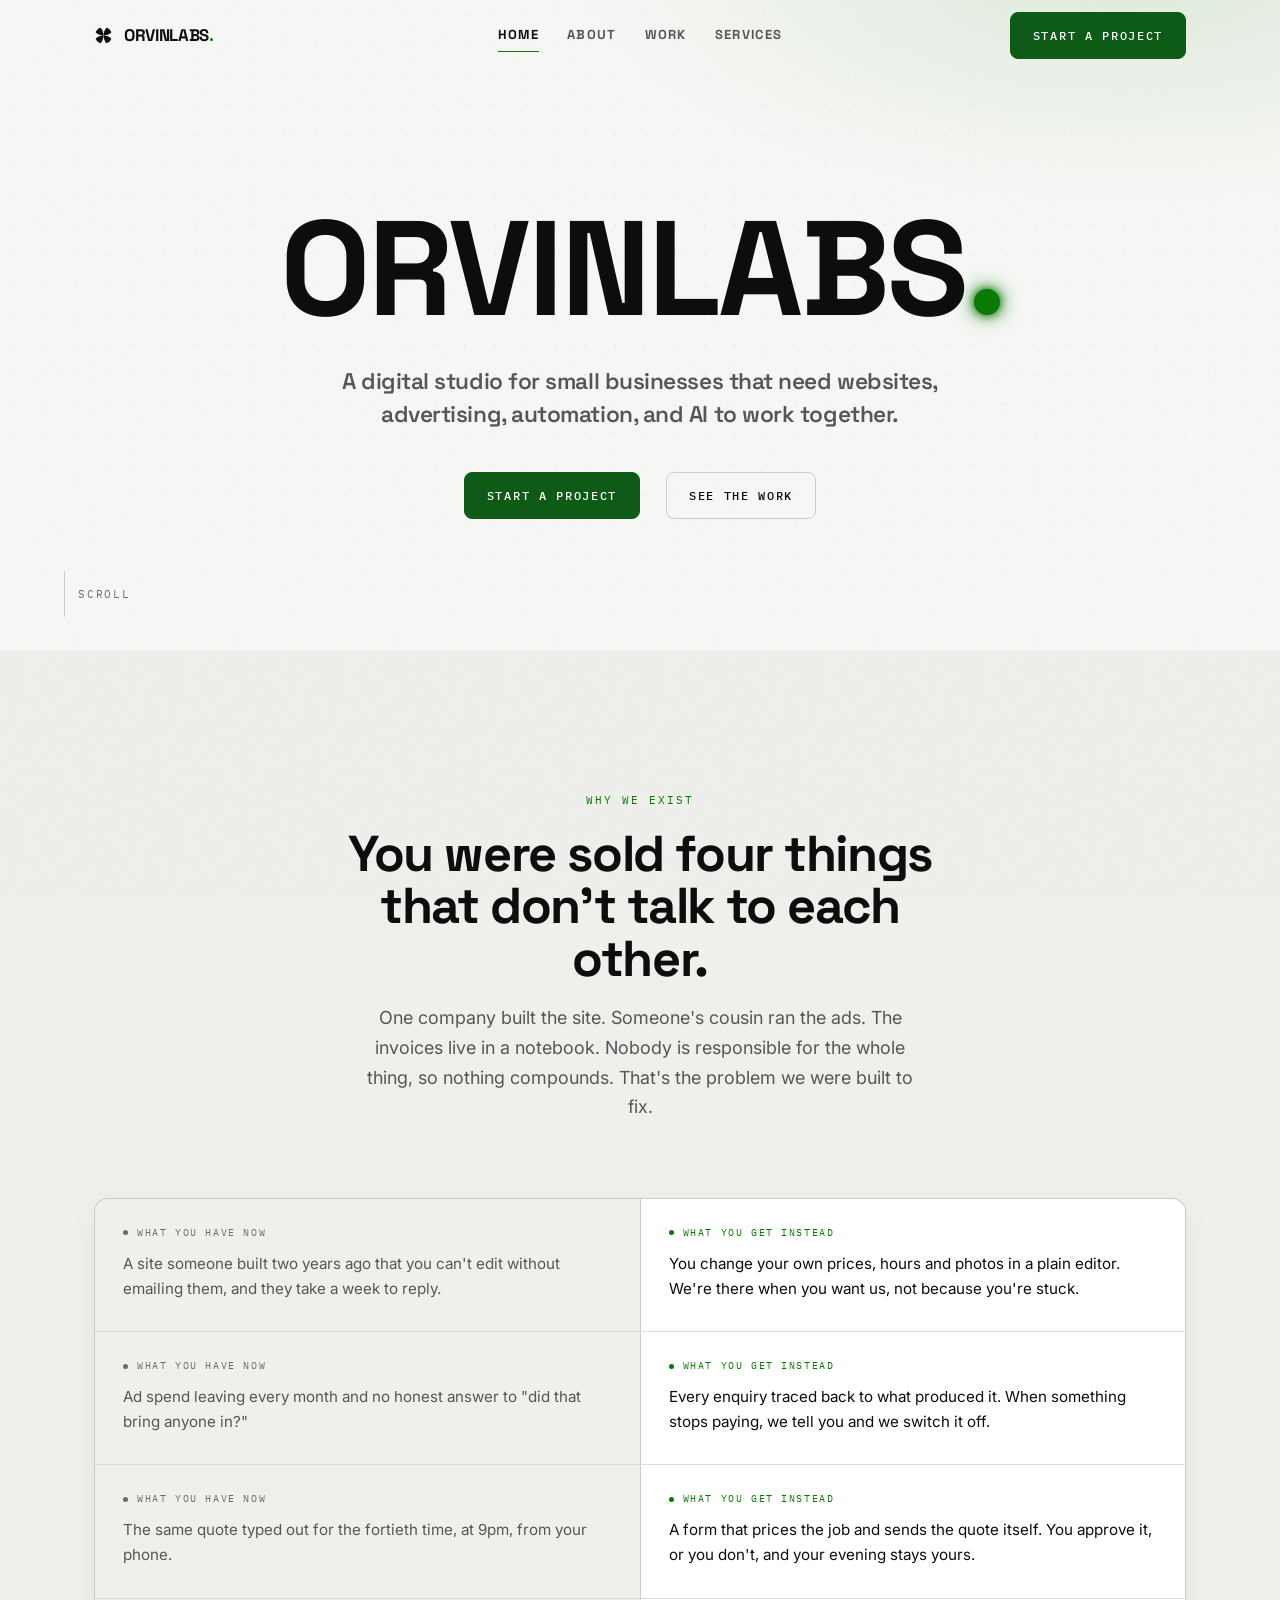
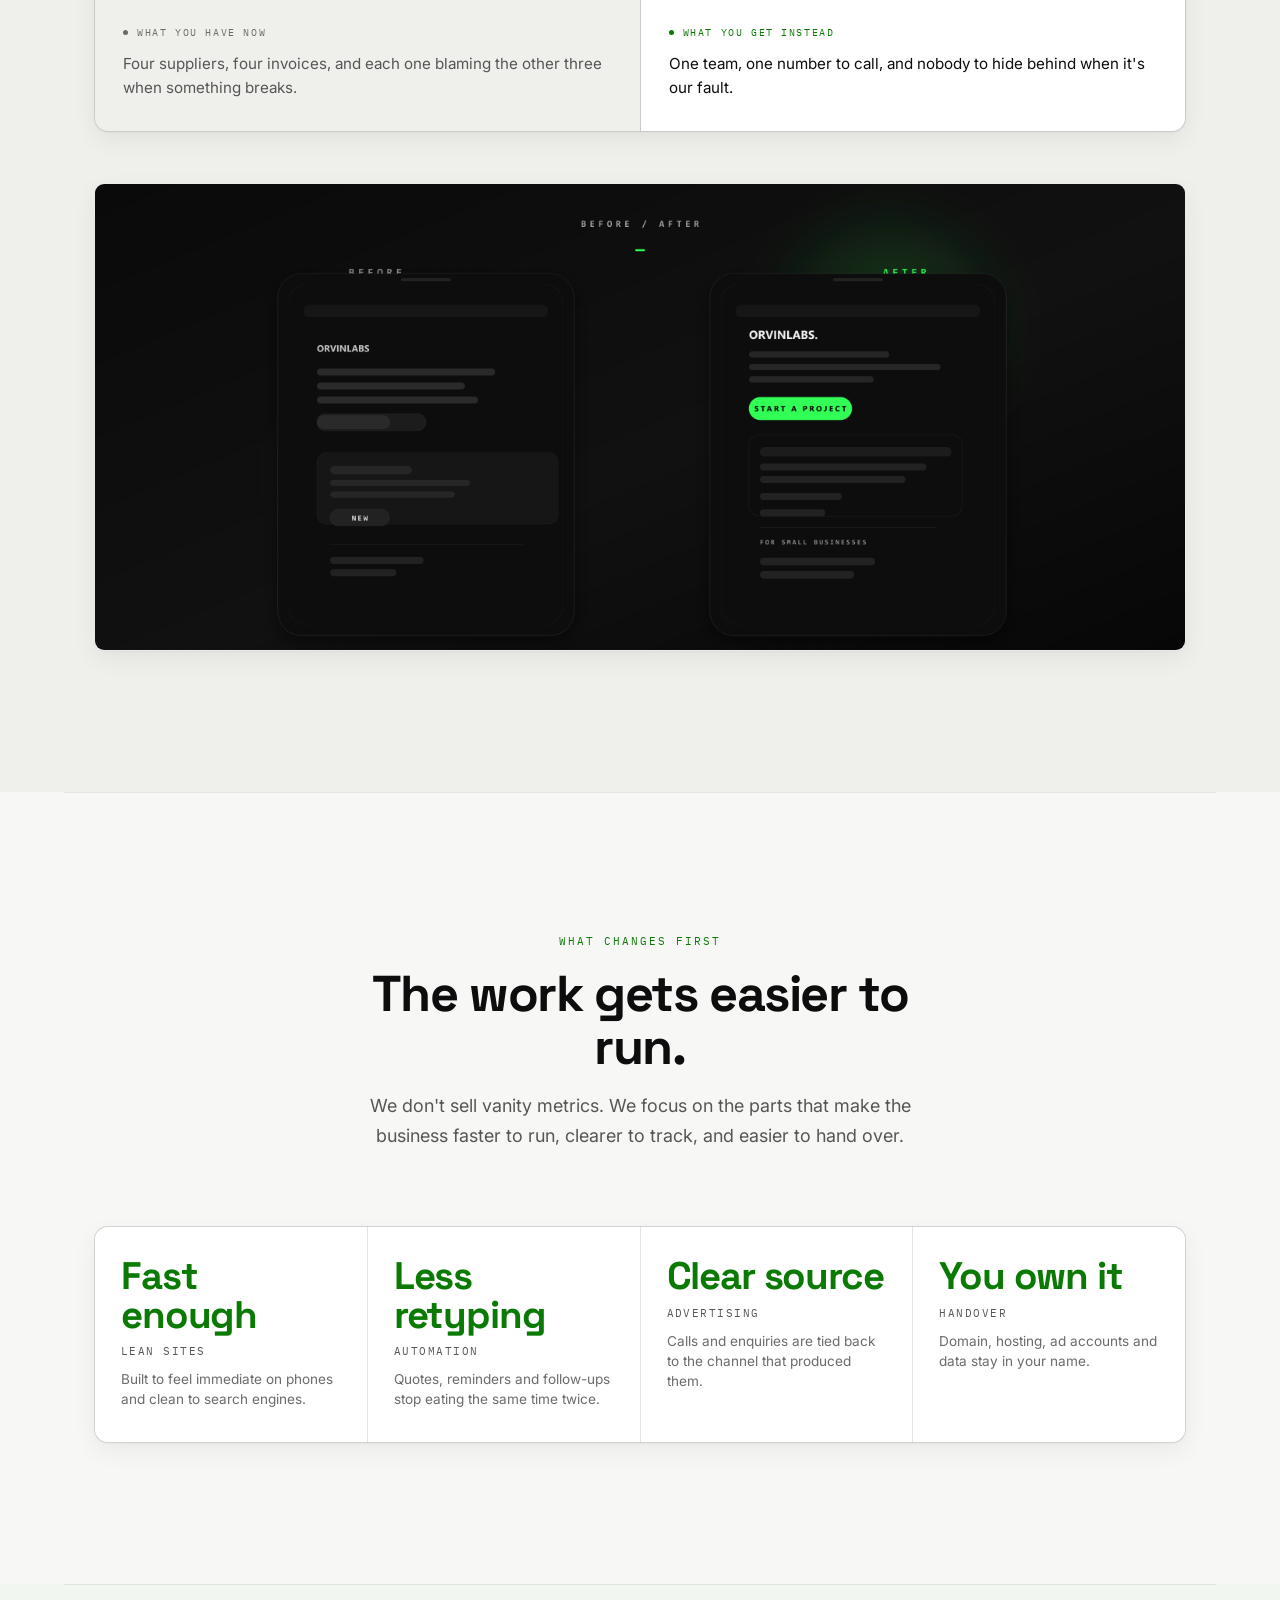
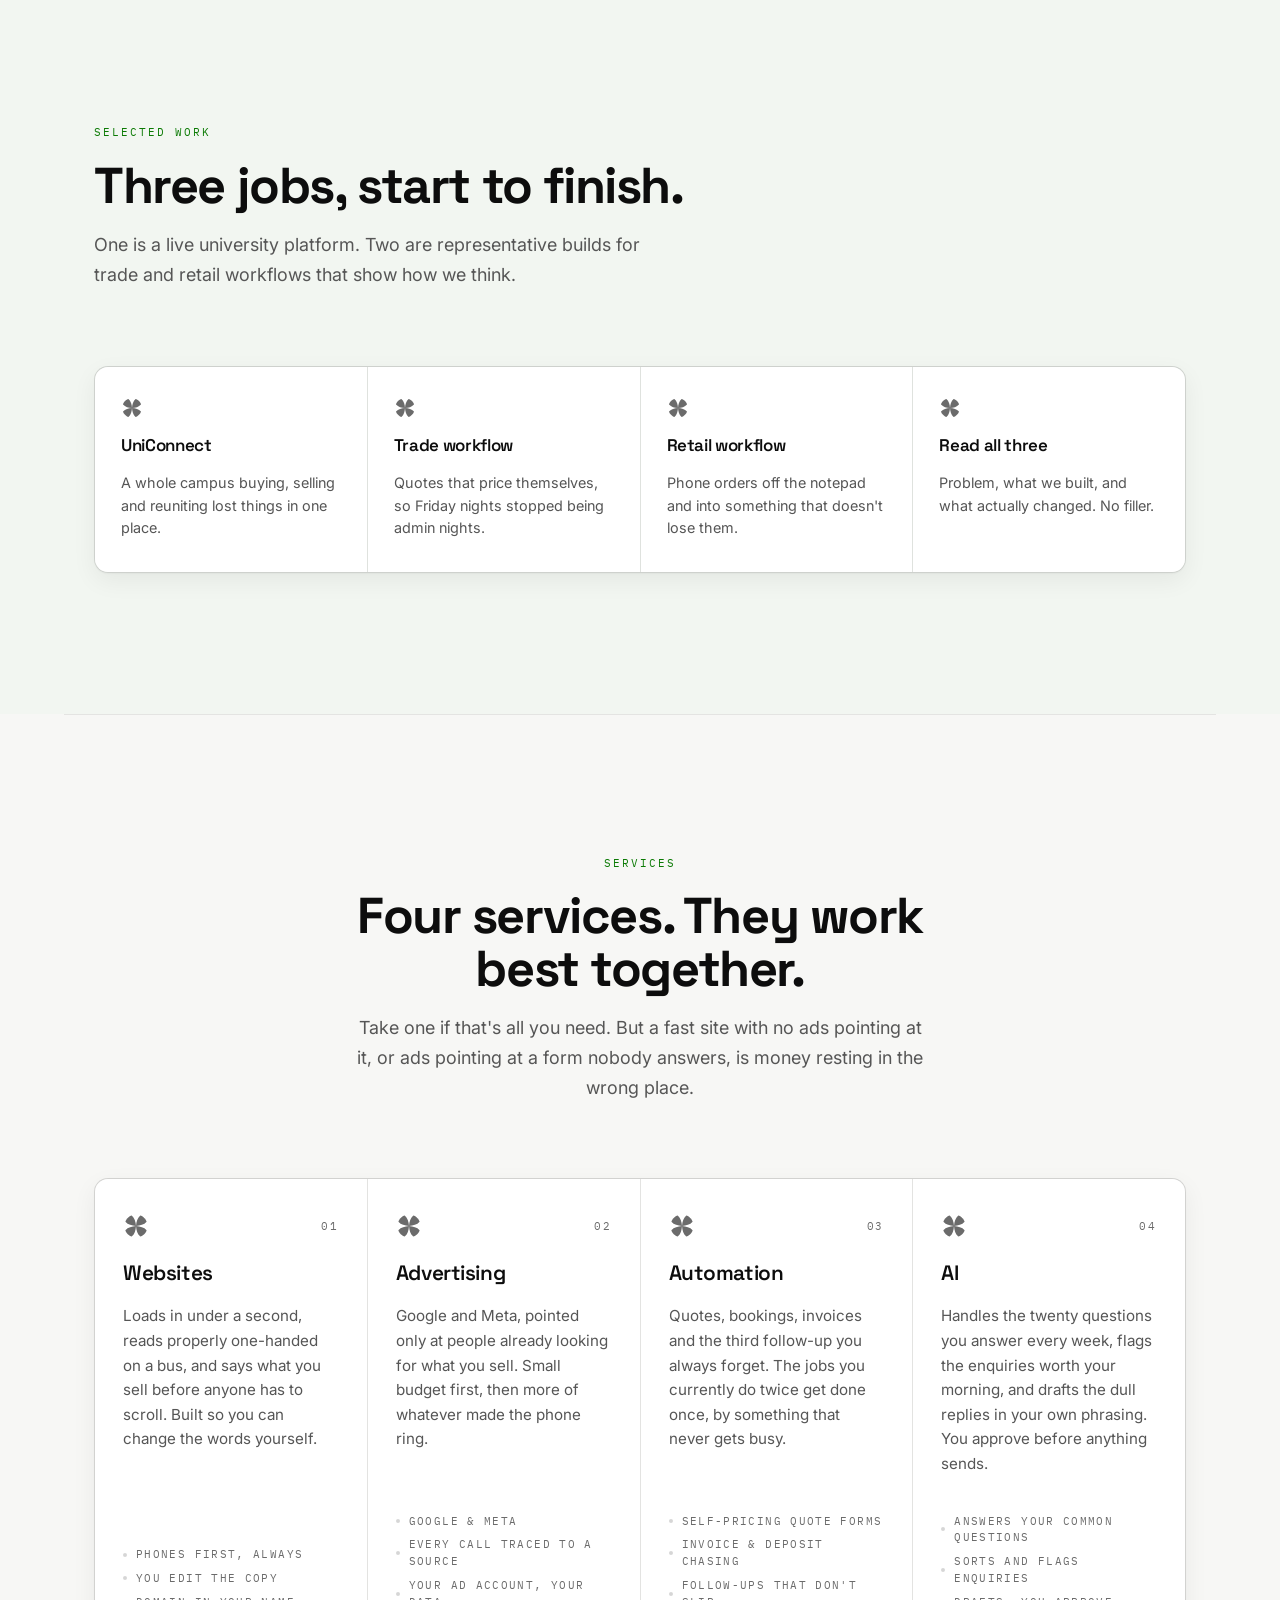
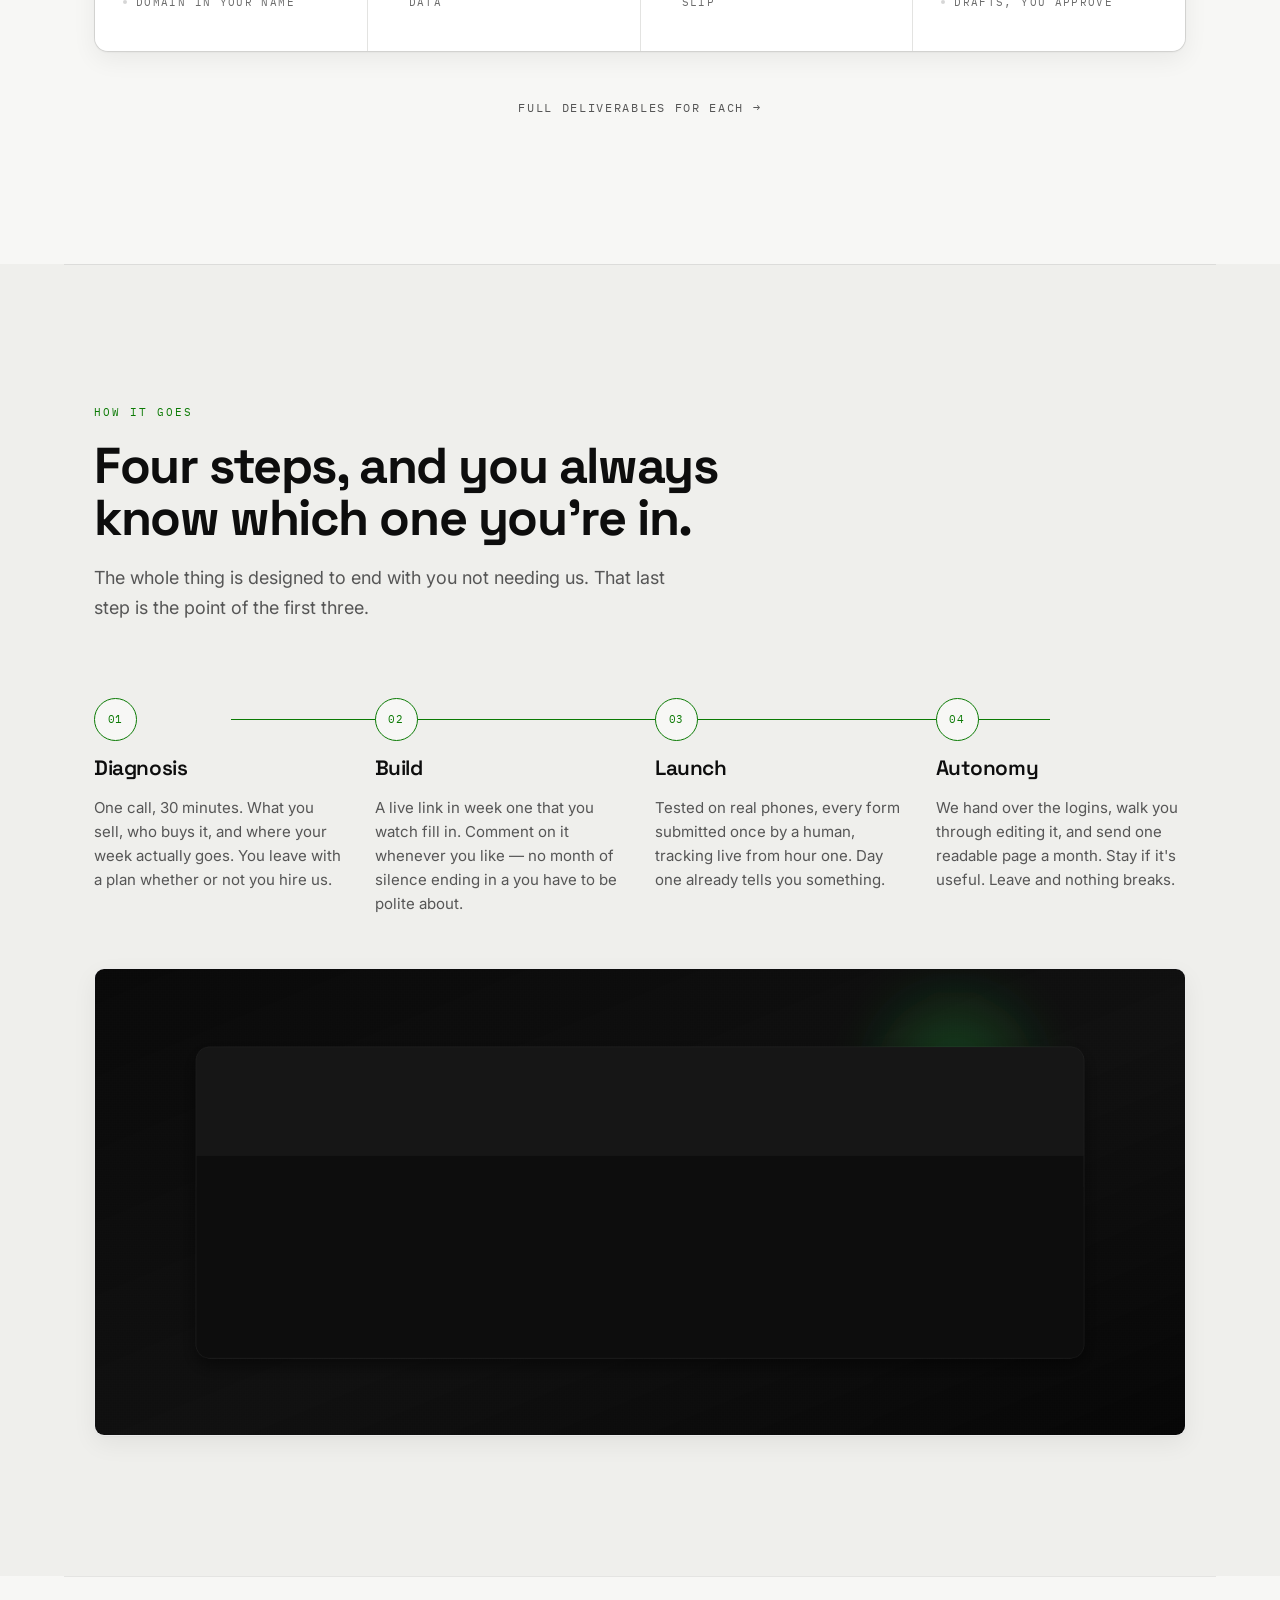
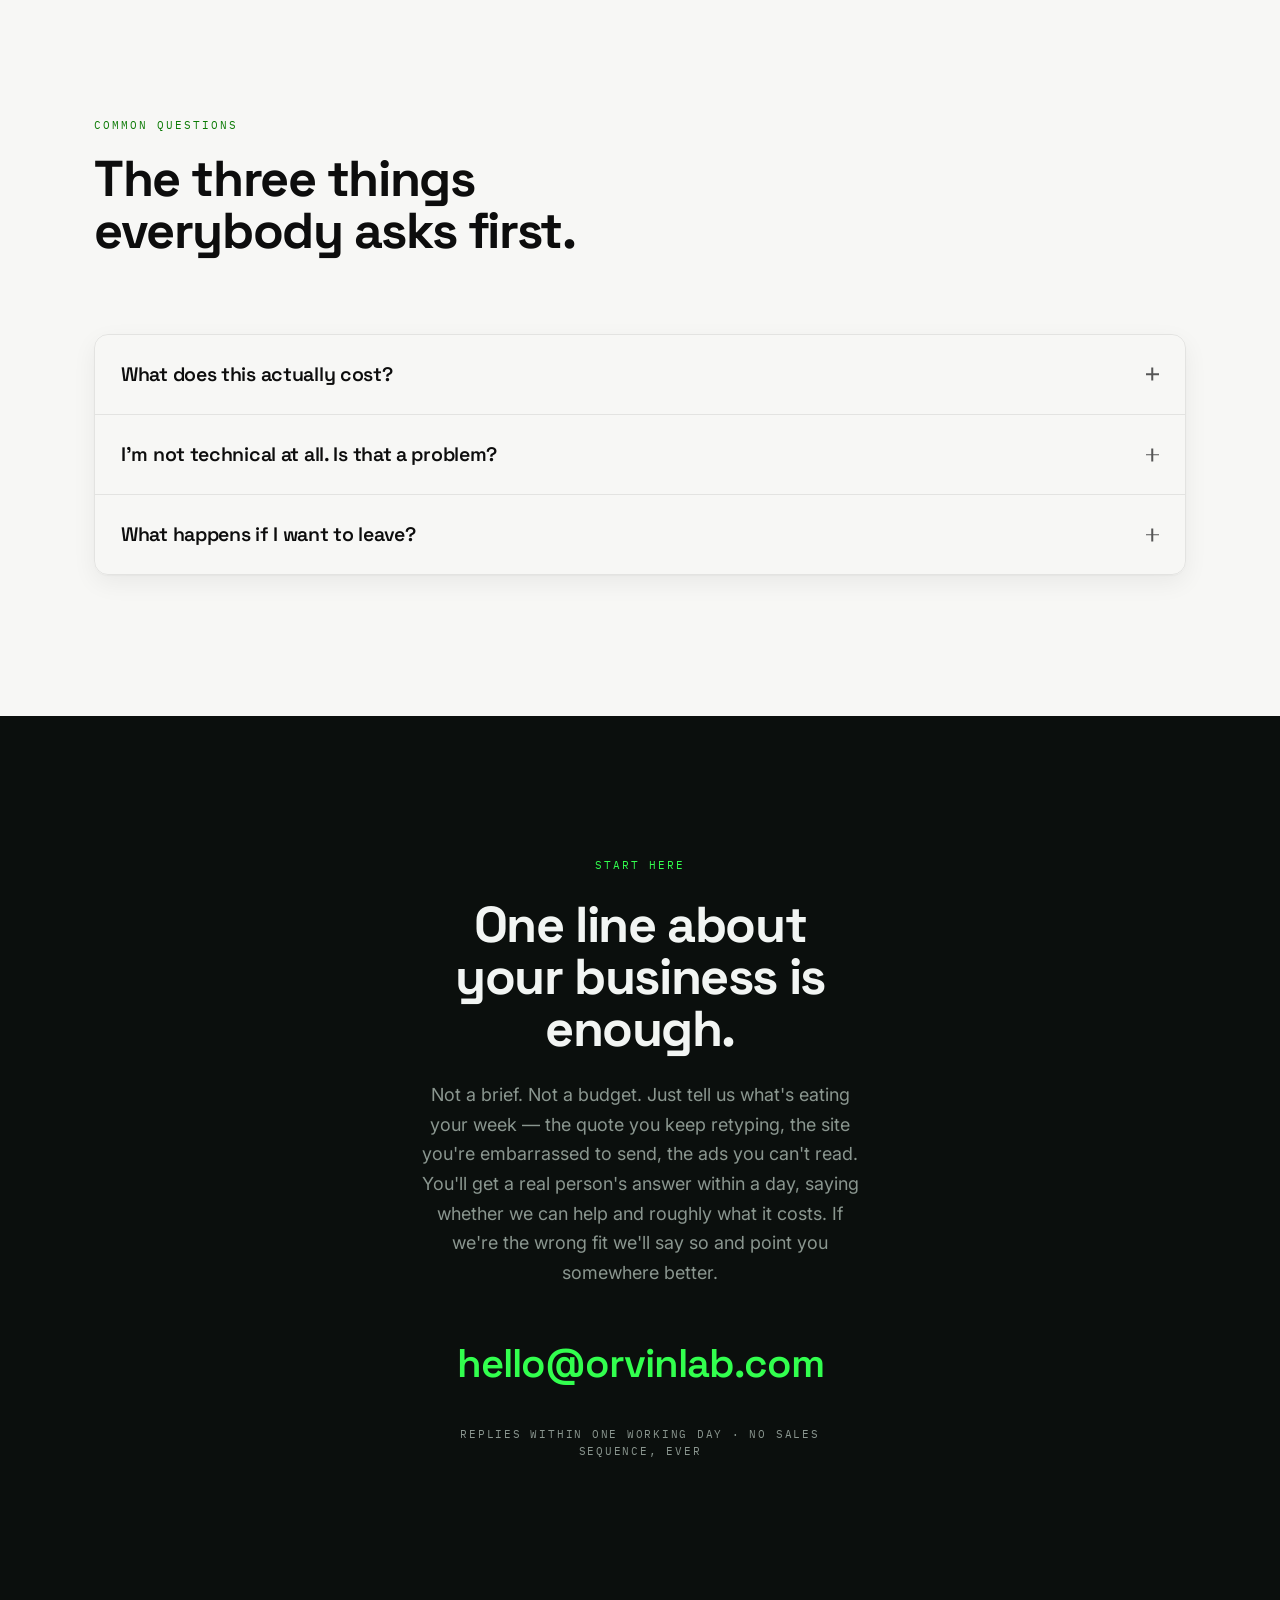
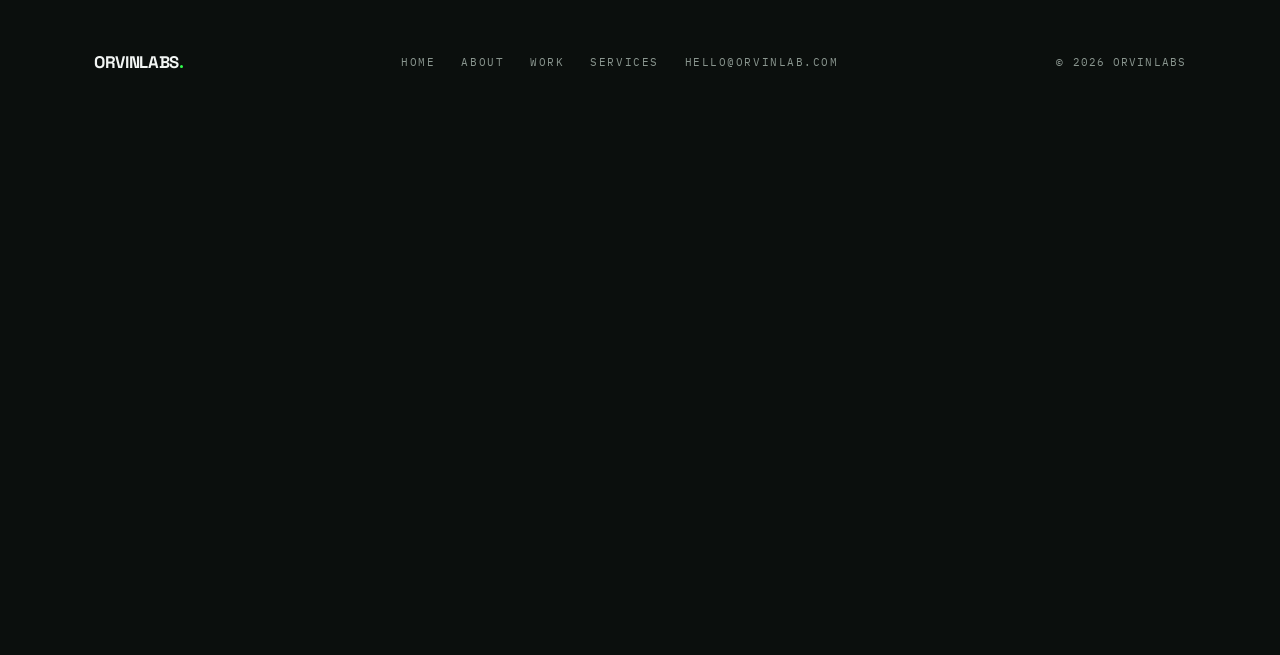
==== commit 9c19295e: "Phase 2: surface rhythm Sections carry an explicit surface--* class rather than :nth-child, so delet" ====
--- a/index.html
+++ b/index.html
@@ -5,7 +5,7 @@
 <meta name="viewport" content="width=device-width, initial-scale=1">
 <title>ORVINLABS — websites, ads, automation and AI</title>
 <meta name="description" content="ORVINLABS helps small businesses build fast websites, run accountable ads, automate repeat admin and add AI where it actually saves time.">
-<meta name="theme-color" content="#050505">
+<meta name="theme-color" content="#F7F7F5">
 <meta name="robots" content="index,follow">
 <meta property="og:title" content="ORVINLABS — websites, ads, automation and AI">
 <meta property="og:description" content="ORVINLABS helps small businesses build fast websites, run accountable ads, automate repeat admin and add AI where it actually saves time.">
@@ -81,7 +81,7 @@
 <main id="main">
 
   <!-- ======================= HERO ======================= -->
-  <section class="hero" id="top">
+  <section class="hero surface--base" id="top">
     <div class="backdrop" aria-hidden="true">
       <div class="backdrop__grid"></div>
       <div class="backdrop__glow"></div>
@@ -111,7 +111,7 @@
   </section>
 
   <!-- ======================= WHY WE EXIST ======================= -->
-  <section class="section">
+  <section class="section surface--sunken">
     <div class="wrap">
       <div class="section-head section-head--centre">
         <p class="eyebrow eyebrow--neon">Why we exist</p>
@@ -192,13 +192,13 @@
         </div>
       </div>
 
-      <div class="shot shot--wide" style="margin-top:clamp(28px,4vw,52px)">
-        <img src="assets/shots/before-after-site.png" alt="Before-and-after website mockup with an old cramped site beside a modern rebuilt version" loading="lazy" decoding="async">
-      </div>
-    </div>
-  </section>
-
-  <section class="section">
+      <div class="shot shot--wide stack-lg">
+        <img src="assets/shots/before-after-site.png" width="2800" height="1200" alt="Before-and-after website mockup with an old cramped site beside a modern rebuilt version" loading="lazy" decoding="async">
+      </div>
+    </div>
+  </section>
+
+  <section class="section surface--base">
     <div class="wrap">
       <div class="section-head section-head--centre">
         <p class="eyebrow eyebrow--neon">What changes first</p>
@@ -235,7 +235,7 @@
   </section>
 
   <!-- ======================= FEATURED WORK ======================= -->
-  <section class="section">
+  <section class="section surface--tint">
     <div class="wrap">
       <div class="section-head">
         <p class="eyebrow eyebrow--neon">Selected work</p>
@@ -280,7 +280,7 @@
   </section>
 
   <!-- ======================= WHAT WE DO ======================= -->
-  <section class="section">
+  <section class="section surface--base">
     <div class="wrap">
       <div class="section-head section-head--centre">
         <p class="eyebrow eyebrow--neon">Services</p>
@@ -364,7 +364,7 @@
         </article>
       </div>
 
-      <p style="margin-top:clamp(26px,3.5vw,40px);text-align:center">
+      <p class="stack-md centred">
         <a class="textlink" href="products.html">
           Full deliverables for each <span class="arrow" aria-hidden="true">&rarr;</span>
         </a>
@@ -373,7 +373,7 @@
   </section>
 
   <!-- ======================= PROCESS ======================= -->
-  <section class="section" id="process">
+  <section class="section surface--sunken" id="process">
     <div class="wrap">
       <div class="section-head">
         <p class="eyebrow eyebrow--neon">How it goes</p>
@@ -422,14 +422,14 @@
         </ol>
       </div>
 
-      <div class="shot" style="margin-top:clamp(30px,4.5vw,56px);aspect-ratio:21/9">
-        <img src="assets/shots/monthly-report.png" alt="Monthly performance report with three metrics and a thin green sparkline" loading="lazy" decoding="async">
+      <div class="shot shot--wide stack-lg">
+        <img src="assets/shots/monthly-report.png" width="2800" height="1200" alt="Monthly performance report with three metrics and a thin green sparkline" loading="lazy" decoding="async">
       </div>
     </div>
   </section>
 
   <!-- ======================= FAQ ======================= -->
-  <section class="section">
+  <section class="section surface--base">
     <div class="wrap">
       <div class="section-head">
         <p class="eyebrow eyebrow--neon">Common questions</p>
@@ -484,7 +484,7 @@
   </section>
 
   <!-- ======================= CONTACT ======================= -->
-  <section class="section contact" id="contact">
+  <section class="section contact surface--inverse" id="contact">
     <div class="wrap">
       <div class="contact__inner">
         <p class="eyebrow eyebrow--neon">Start here</p>
@@ -506,7 +506,7 @@
 
 </main>
 
-<footer class="footer">
+<footer class="footer surface--inverse">
   <div class="wrap footer__inner">
     <a class="wm" href="index.html" aria-label="ORVINLABS — home"
       ><span aria-hidden="true">ORVINLABS</span><span class="wm__dot" aria-hidden="true"></span
--- a/assets/styles.css
+++ b/assets/styles.css
@@ -178,6 +178,54 @@
 .nowrap{white-space:nowrap}
 .contact .tiny{color:var(--text-muted)}
 
+
+/* ---------------- SEAM ----------------
+   Inset to the container, not full-bleed: a rule that runs to the viewport
+   edge reads as a table border. This one stops where the content stops. */
+.section + .section::before{
+  content:"";
+  position:absolute;top:0;left:0;right:0;margin:0 auto;
+  width:min(calc(100% - 2 * var(--gutter)), var(--maxw));
+  height:var(--hair);
+  background:var(--border-hairline);
+}
+/* where the surface flips to dark, the surface edge IS the seam */
+.surface--inverse::before{display:none}
+
+/* ---------------- GRAIN ----------------
+   One fixed overlay for the whole page. feTurbulence inlined as a data URI so
+   there is no extra request and nothing to 404. Sits above the section
+   backgrounds and below content, which is why .wrap is lifted to z-index 2. */
+body::after{
+  content:"";
+  position:fixed;inset:0;
+  z-index:1;
+  pointer-events:none;
+  opacity:.03;
+  background-image:url("data:image/svg+xml,%3Csvg xmlns='http://www.w3.org/2000/svg' width='160' height='160'%3E%3Cfilter id='n'%3E%3CfeTurbulence type='fractalNoise' baseFrequency='0.82' numOctaves='3' stitchTiles='stitch'/%3E%3C/filter%3E%3Crect width='160' height='160' filter='url(%23n)'/%3E%3C/svg%3E");
+}
+.wrap{position:relative;z-index:2}
+
+/* ---------------- OVERSCROLL ----------------
+   iOS rubber-band past the footer would otherwise flash --surface-base under
+   the dark anchor. Painting past the footer fixes the bottom without darkening
+   the top, which setting it on <html> would have done. */
+.footer{position:relative}
+.footer::after{
+  content:"";
+  position:absolute;left:0;right:0;top:100%;height:60vh;
+  background:var(--surface-inverse);
+  pointer-events:none;
+}
+
+
+/* ---------------- SPACING UTILITIES ----------------
+   Named so the magic numbers live here, not scattered through four pages. */
+.stack-lg{margin-top:clamp(28px,4vw,52px)}
+.stack-md{margin-top:clamp(26px,3.5vw,40px)}
+.centred{text-align:center}
+.card__list--tight{padding-top:4px}
+
 /* ---------------- TYPE SCALE ---------------- */
 .eyebrow{
   font-family:var(--font-mono);
@@ -221,7 +269,7 @@
 /* Single source of vertical rhythm. Nothing else sets section padding —
    avoids the .section-vs-element specificity collisions that cancel out. */
 .section{padding:clamp(84px,11vw,150px) 0;position:relative}
-.section + .section{border-top:1px solid var(--border-hairline)}
+
 
 .section-head{
   display:flex;flex-direction:column;gap:18px;
@@ -385,8 +433,7 @@
 .menu__link{
   font-family:var(--font-display);font-weight:600;
   font-size:clamp(1.7rem,8vw,2.5rem);letter-spacing:-.03em;
-  padding:11px 0;border-bottom:1px solid var(--border-hairline);
-  transition:color var(--dur-fast) var(--ease-out),transform var(--dur-base) var(--ease-out);
+  padding:11px 0;  transition:color var(--dur-fast) var(--ease-out),transform var(--dur-base) var(--ease-out);
 }
 .menu__link[aria-current="page"]{color:var(--accent)}
 .menu__foot{margin-top:30px;display:flex;flex-direction:column;gap:16px;align-items:flex-start}
@@ -408,10 +455,8 @@
   opacity:.55;
 }
 .backdrop__glow{
-  position:absolute;left:50%;top:34%;
-  width:min(1000px,120vw);aspect-ratio:1;
-  transform:translate(-50%,-50%);
-  background:radial-gradient(circle closest-side,var(--accent-wash),transparent 70%);
+  position:absolute;inset:0;
+  background:radial-gradient(70% 60% at 88% -6%,var(--accent-wash-strong),transparent 62%);
 }
 
 /* ---------------- HOME HERO ---------------- */
@@ -474,8 +519,7 @@
   position:relative;overflow:hidden;
   padding:calc(var(--nav-h) + clamp(60px,9vw,104px)) 0 clamp(52px,7vw,88px);
   text-align:center;
-  border-bottom:1px solid var(--border-hairline);
-}
+  }
 .page-head__inner{position:relative;z-index:2;display:flex;flex-direction:column;align-items:center;gap:20px}
 .page-head .lede{max-width:54ch}
 
@@ -597,7 +641,7 @@
 }
 
 /* ---------------- FOOTER ---------------- */
-.footer{border-top:1px solid var(--border-hairline);padding:52px 0 44px}
+.footer{padding:52px 0 44px}
 .footer__inner{display:flex;flex-wrap:wrap;align-items:center;justify-content:space-between;gap:26px 40px}
 .footer .wm{font-size:1.05rem}
 .footer__links{display:flex;flex-wrap:wrap;gap:12px 26px}
@@ -662,8 +706,14 @@
 .shot--tall{aspect-ratio:4/5}
 .shot--wide{aspect-ratio:21/9}
 
+
+/* A .shot reads as an inset well inside a white .case, but on a sunken band it
+   is the same value as its host and disappears entirely (measured 1.000:1).
+   On that one surface it lifts instead of sinking. */
+.surface--sunken .shot{background:var(--surface-raised)}
+
 /* ---------------- CASE STUDY ---------------- */
-.case{border:1px solid var(--border-hairline);background:var(--surface-sunken)}
+.case{border:1px solid var(--border-hairline);background:var(--surface-raised)}
 .case + .case{margin-top:clamp(28px,4vw,52px)}
 .case__head{padding:clamp(28px,3.5vw,46px);display:flex;flex-direction:column;gap:16px;border-bottom:1px solid var(--border-hairline)}
 .case__title{font-family:var(--font-display);font-weight:700;font-size:clamp(1.4rem,2.8vw,2rem);line-height:1.1;letter-spacing:-.025em}
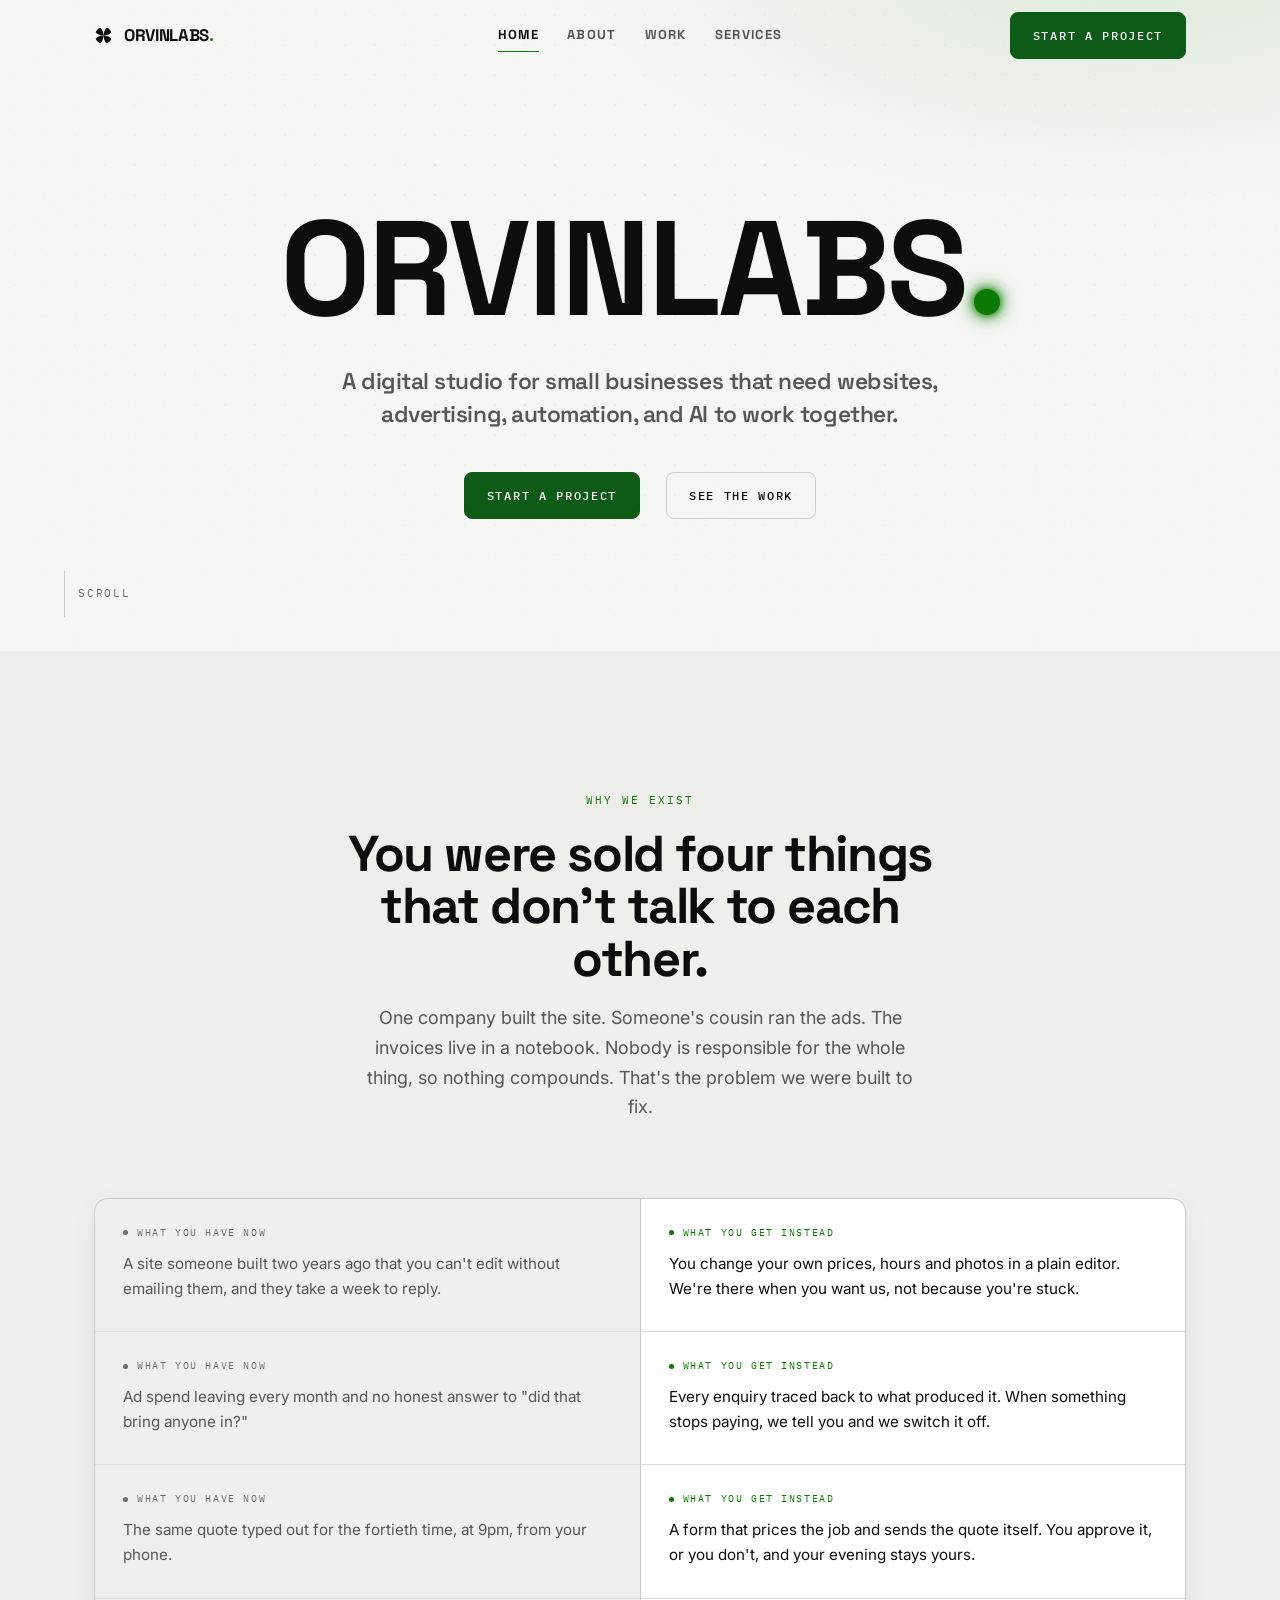
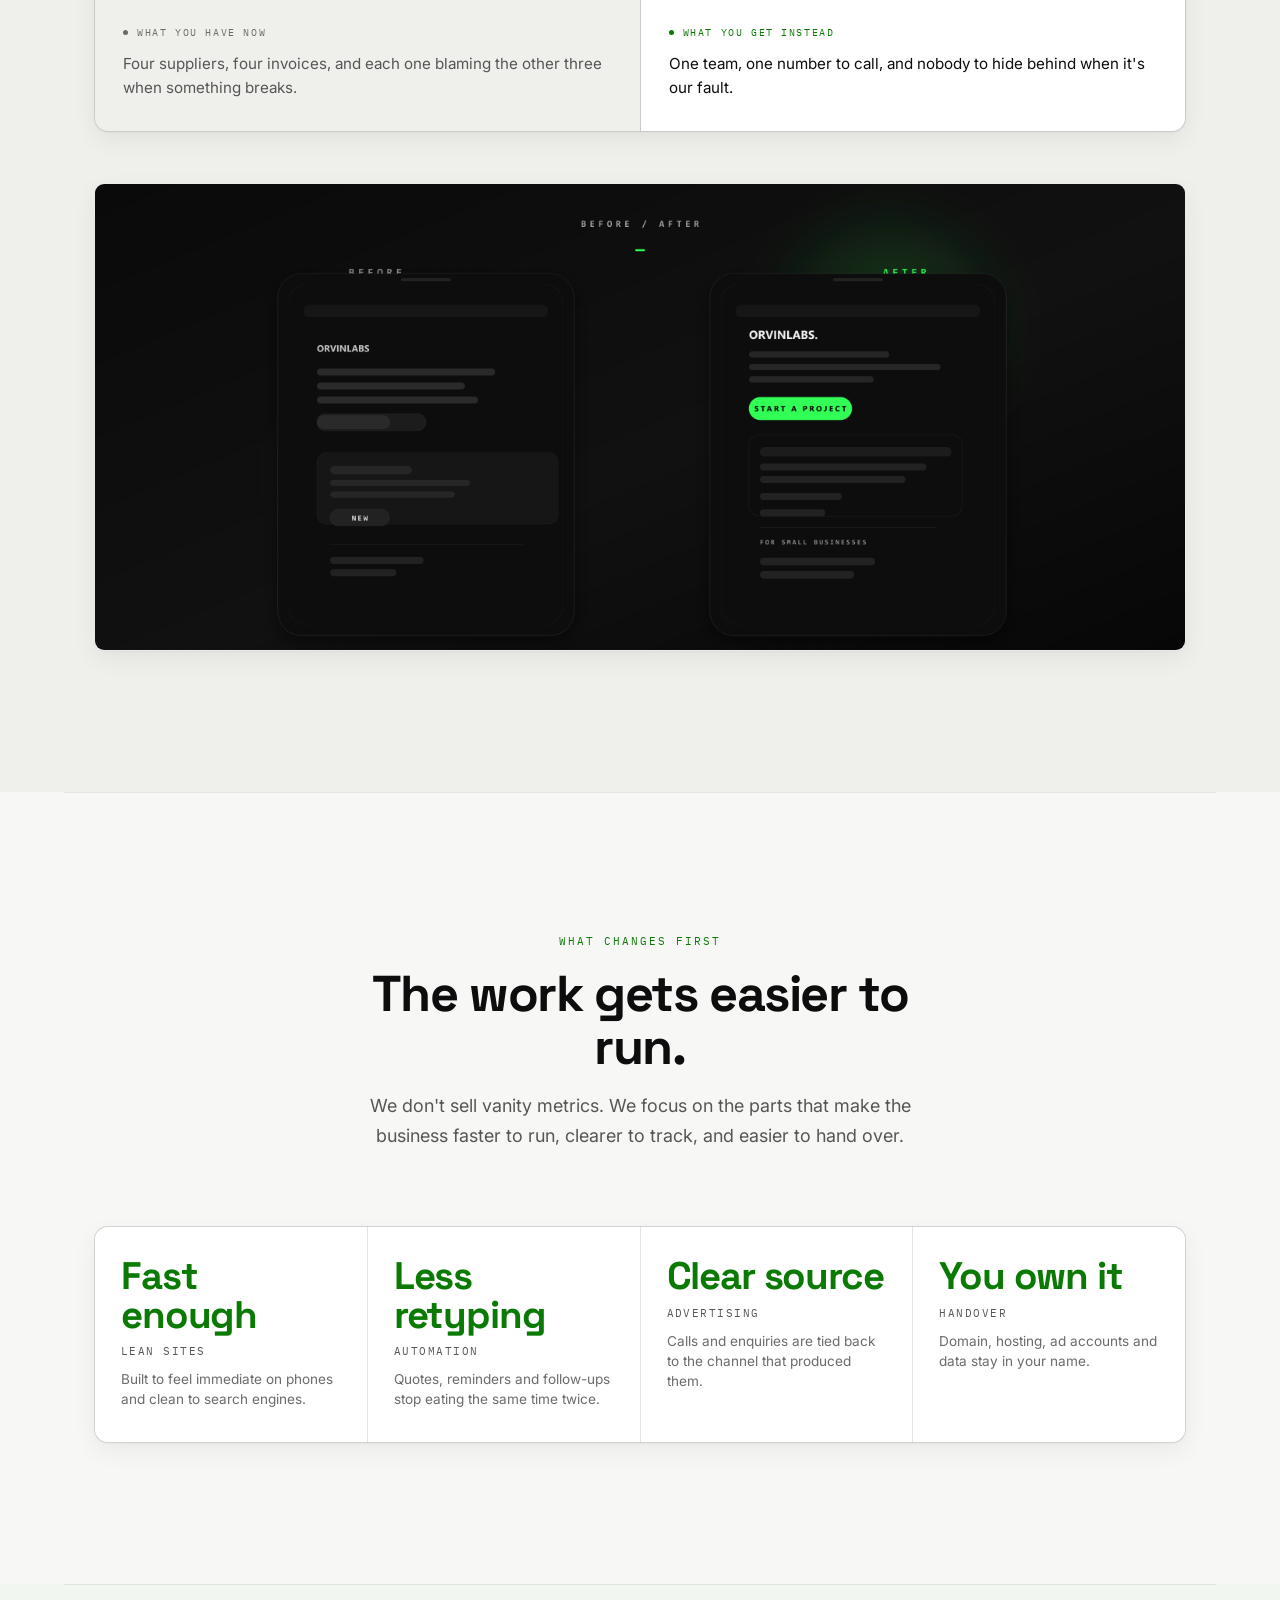
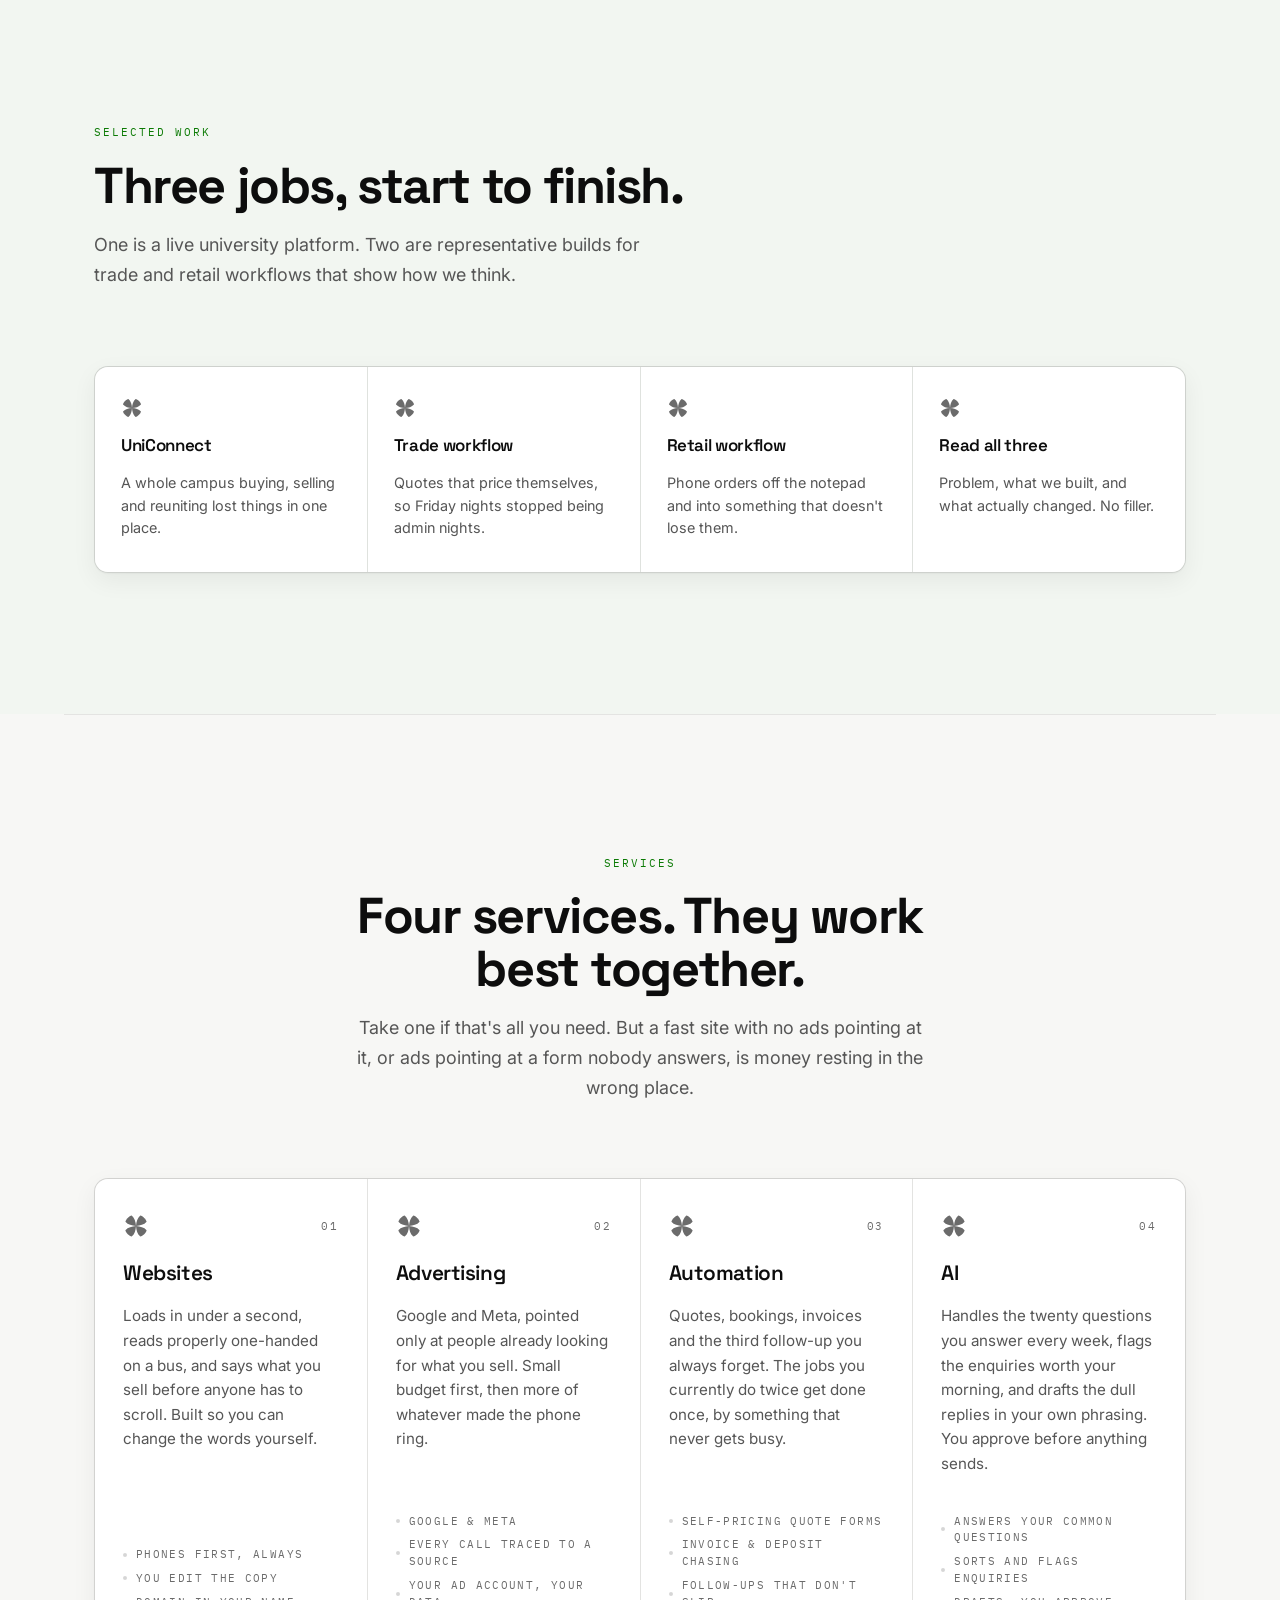
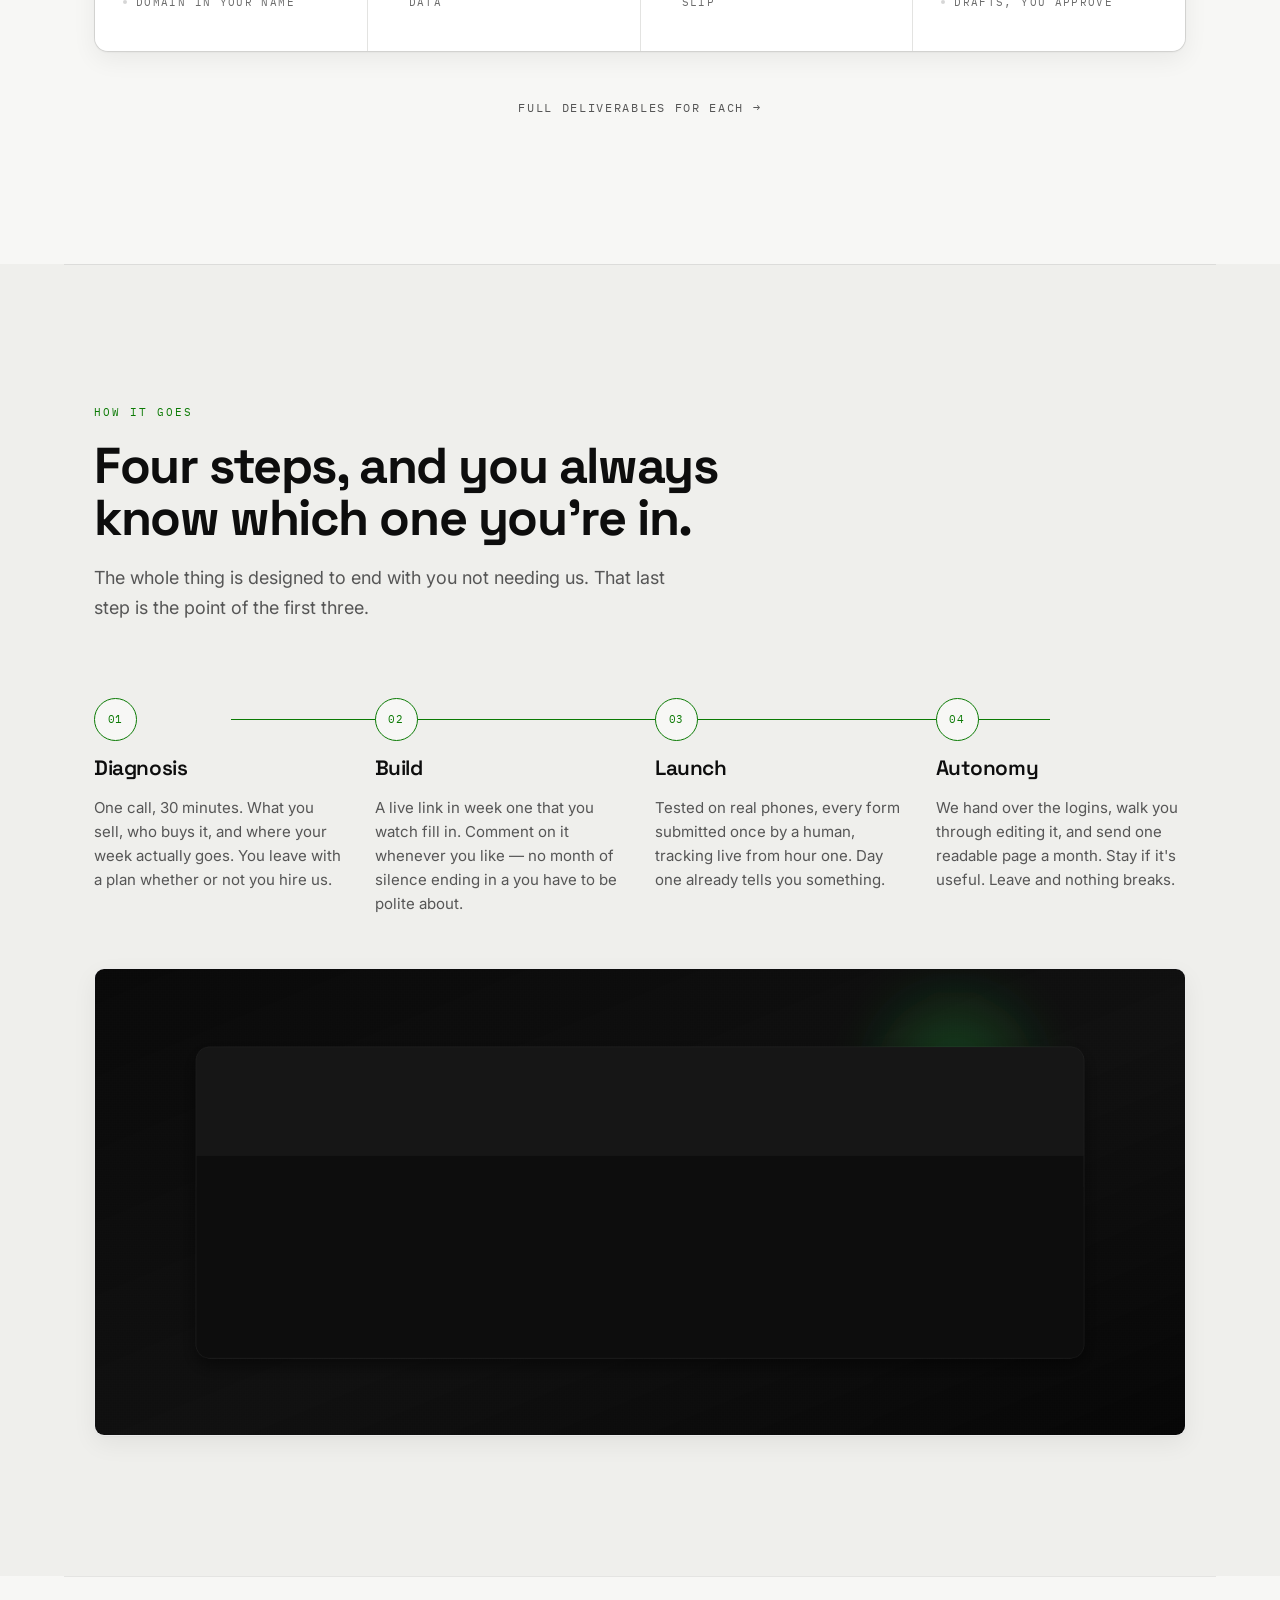
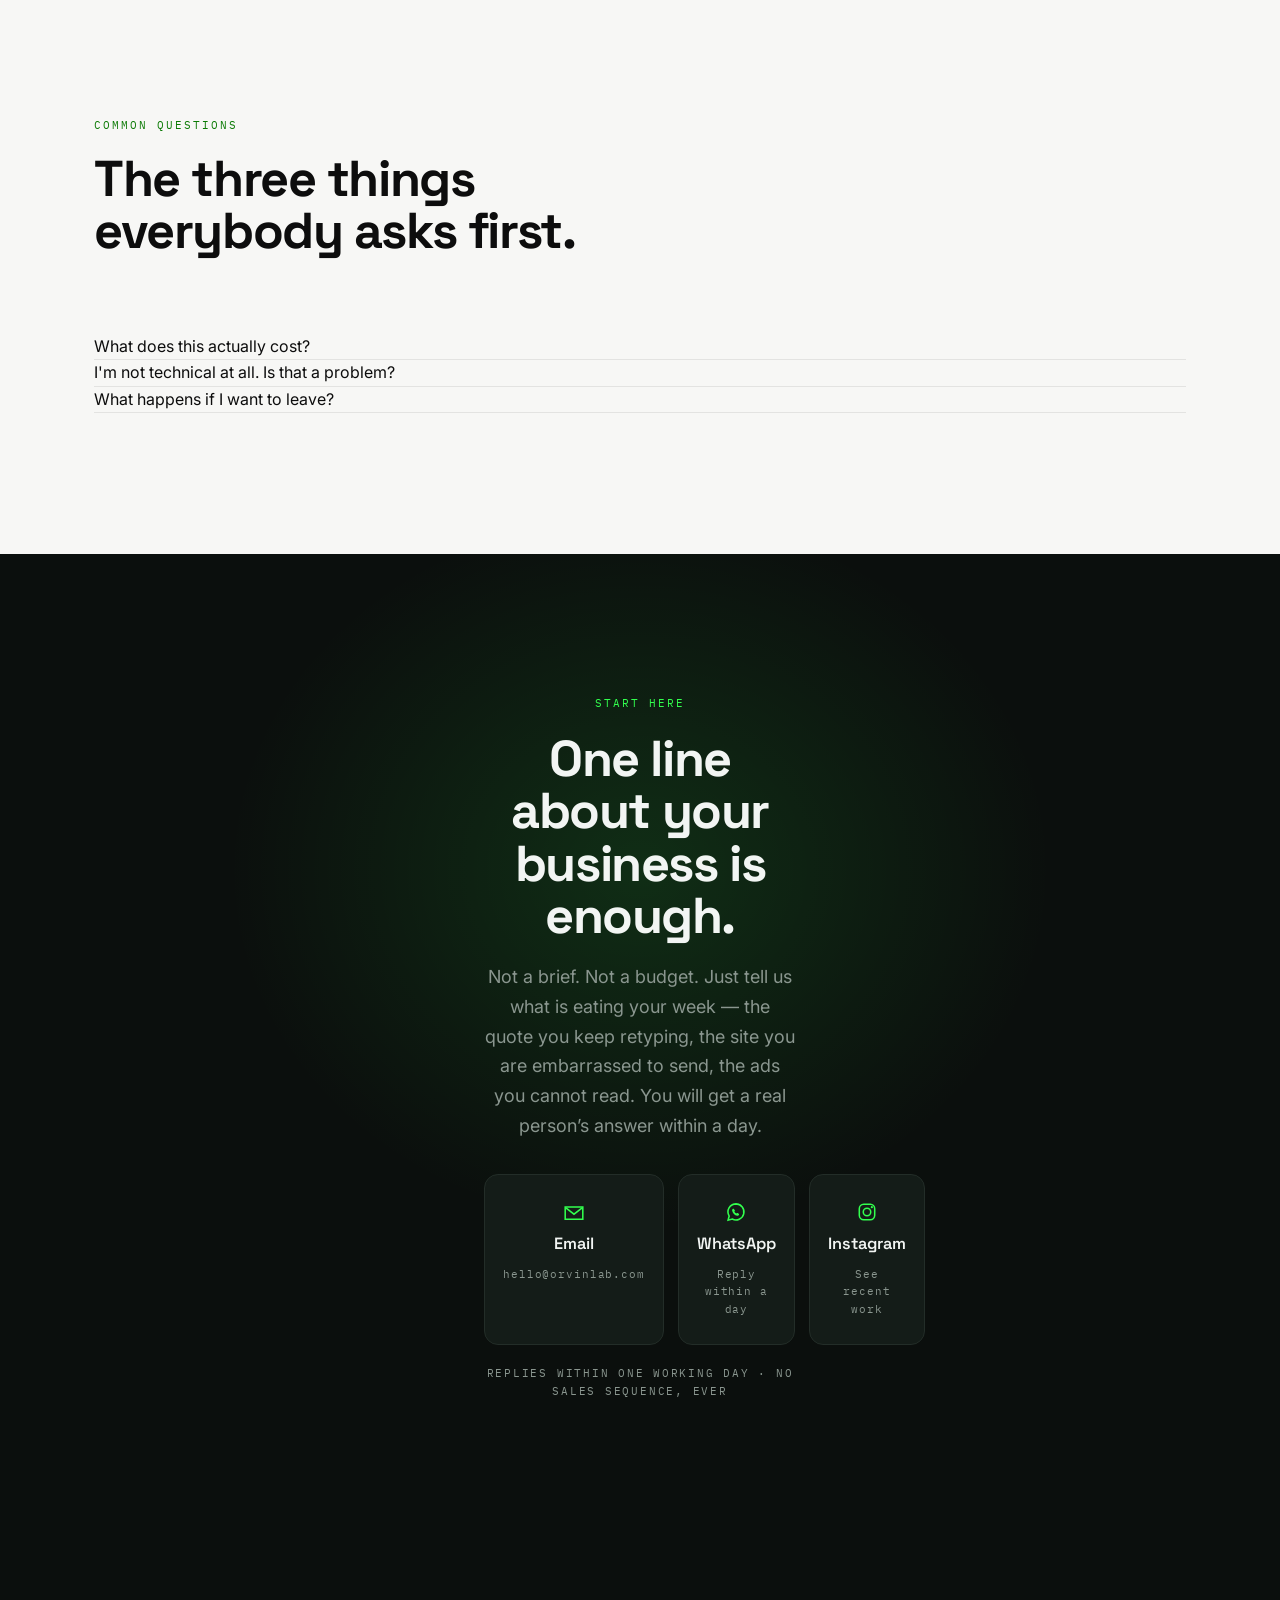
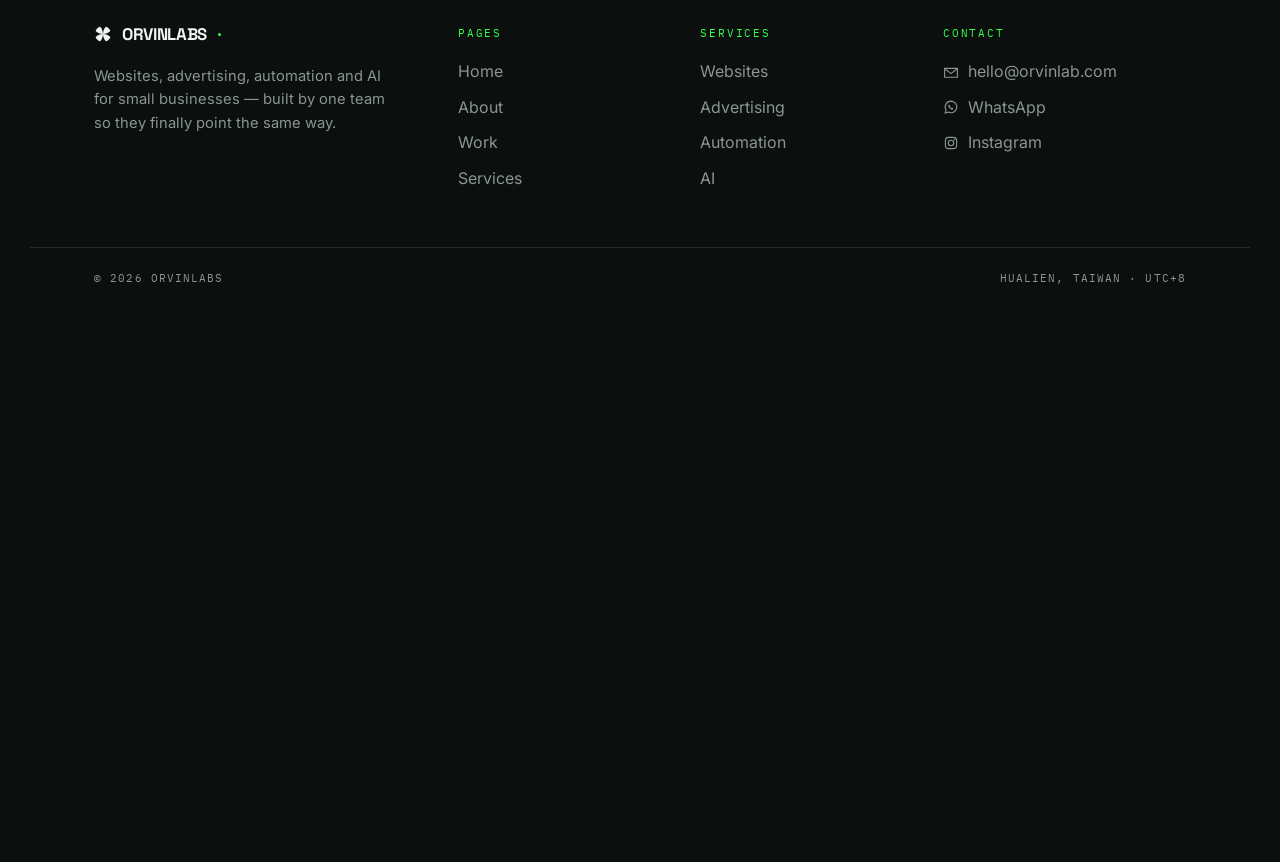
==== commit fb94e713: "Phases 3-7: loader, reveals, hover, contact anchor, footer Phase 3 - load sequence. Clover rotates i" ====
--- a/index.html
+++ b/index.html
@@ -26,6 +26,14 @@
 </head>
 <body>
 
+<div class="loader" id="loader" hidden>
+  <div class="loader__inner">
+    <svg class="loader__mark" aria-hidden="true" focusable="false"><use href="#mark"/></svg>
+    <div class="loader__wm" aria-hidden="true"><span style="--i:0">O</span><span style="--i:1">R</span><span style="--i:2">V</span><span style="--i:3">I</span><span style="--i:4">N</span><span style="--i:5">L</span><span style="--i:6">A</span><span style="--i:7">B</span><span style="--i:8">S</span><span style="--i:9">.</span></div>
+    <div class="loader__rule"></div>
+  </div>
+</div>
+
 <!-- The four-petal mark, defined once. Every instance on the page is a <use> of
      this symbol, so the geometry lives in exactly one place. -->
 <svg width="0" height="0" style="position:absolute" aria-hidden="true" focusable="false">
@@ -40,7 +48,6 @@
 </svg>
 
 <a class="skip" href="#main">Skip to content</a>
-<div class="cursor-glow" id="cursorGlow" aria-hidden="true"></div>
 <div id="navSentinel" style="position:absolute;top:0;height:10px;width:1px" aria-hidden="true"></div>
 
 <header class="nav" id="nav">
@@ -113,7 +120,7 @@
   <!-- ======================= WHY WE EXIST ======================= -->
   <section class="section surface--sunken">
     <div class="wrap">
-      <div class="section-head section-head--centre">
+      <div class="section-head section-head--centre" data-reveal>
         <p class="eyebrow eyebrow--neon">Why we exist</p>
         <h2 class="h2">You were sold four things that don't talk to each other.</h2>
         <p class="lede">
@@ -124,7 +131,7 @@
       </div>
 
       <div class="pairs">
-        <div class="pair">
+        <div class="pair" data-reveal style="--i:0">
           <div class="pair__side pair__side--pain">
             <p class="pair__tag">What you have now</p>
             <p class="pair__text">
@@ -141,7 +148,7 @@
           </div>
         </div>
 
-        <div class="pair">
+        <div class="pair" data-reveal style="--i:1">
           <div class="pair__side pair__side--pain">
             <p class="pair__tag">What you have now</p>
             <p class="pair__text">
@@ -158,7 +165,7 @@
           </div>
         </div>
 
-        <div class="pair">
+        <div class="pair" data-reveal style="--i:2">
           <div class="pair__side pair__side--pain">
             <p class="pair__tag">What you have now</p>
             <p class="pair__text">
@@ -174,7 +181,7 @@
           </div>
         </div>
 
-        <div class="pair">
+        <div class="pair" data-reveal style="--i:3">
           <div class="pair__side pair__side--pain">
             <p class="pair__tag">What you have now</p>
             <p class="pair__text">
@@ -200,7 +207,7 @@
 
   <section class="section surface--base">
     <div class="wrap">
-      <div class="section-head section-head--centre">
+      <div class="section-head section-head--centre" data-reveal>
         <p class="eyebrow eyebrow--neon">What changes first</p>
         <h2 class="h2">The work gets easier to run.</h2>
         <p class="lede">
@@ -210,22 +217,22 @@
       </div>
 
       <div class="stats">
-        <div class="stat">
+        <div class="stat" data-reveal style="--i:0">
           <p class="stat__num"><i>Fast enough</i></p>
           <p class="stat__label">Lean sites</p>
           <p class="stat__note">Built to feel immediate on phones and clean to search engines.</p>
         </div>
-        <div class="stat">
+        <div class="stat" data-reveal style="--i:1">
           <p class="stat__num"><i>Less retyping</i></p>
           <p class="stat__label">Automation</p>
           <p class="stat__note">Quotes, reminders and follow-ups stop eating the same time twice.</p>
         </div>
-        <div class="stat">
+        <div class="stat" data-reveal style="--i:2">
           <p class="stat__num"><i>Clear source</i></p>
           <p class="stat__label">Advertising</p>
           <p class="stat__note">Calls and enquiries are tied back to the channel that produced them.</p>
         </div>
-        <div class="stat">
+        <div class="stat" data-reveal style="--i:3">
           <p class="stat__num"><i>You own it</i></p>
           <p class="stat__label">Handover</p>
           <p class="stat__note">Domain, hosting, ad accounts and data stay in your name.</p>
@@ -237,7 +244,7 @@
   <!-- ======================= FEATURED WORK ======================= -->
   <section class="section surface--tint">
     <div class="wrap">
-      <div class="section-head">
+      <div class="section-head" data-reveal>
         <p class="eyebrow eyebrow--neon">Selected work</p>
         <h2 class="h2">Three jobs, start to finish.</h2>
         <p class="lede">
@@ -247,28 +254,28 @@
       </div>
 
       <div class="teasers">
-        <a class="teaser" href="work.html">
+        <a class="teaser" data-reveal style="--i:0" href="work.html">
           <svg class="petal" aria-hidden="true" focusable="false"><use href="#mark"/></svg>
           <h3 class="teaser__title">UniConnect</h3>
           <p class="teaser__body">
             A whole campus buying, selling and reuniting lost things in one place.
           </p>
         </a>
-        <a class="teaser" href="work.html">
+        <a class="teaser" data-reveal style="--i:1" href="work.html">
           <svg class="petal" aria-hidden="true" focusable="false"><use href="#mark"/></svg>
           <h3 class="teaser__title">Trade workflow</h3>
           <p class="teaser__body">
             Quotes that price themselves, so Friday nights stopped being admin nights.
           </p>
         </a>
-        <a class="teaser" href="work.html">
+        <a class="teaser" data-reveal style="--i:2" href="work.html">
           <svg class="petal" aria-hidden="true" focusable="false"><use href="#mark"/></svg>
           <h3 class="teaser__title">Retail workflow</h3>
           <p class="teaser__body">
             Phone orders off the notepad and into something that doesn't lose them.
           </p>
         </a>
-        <a class="teaser" href="work.html">
+        <a class="teaser" data-reveal style="--i:3" href="work.html">
           <svg class="petal" aria-hidden="true" focusable="false"><use href="#mark"/></svg>
           <h3 class="teaser__title">Read all three</h3>
           <p class="teaser__body">
@@ -282,7 +289,7 @@
   <!-- ======================= WHAT WE DO ======================= -->
   <section class="section surface--base">
     <div class="wrap">
-      <div class="section-head section-head--centre">
+      <div class="section-head section-head--centre" data-reveal>
         <p class="eyebrow eyebrow--neon">Services</p>
         <h2 class="h2">Four services. They work best together.</h2>
         <p class="lede">
@@ -292,7 +299,7 @@
       </div>
 
       <div class="cards">
-        <article class="card">
+        <article class="card" data-reveal style="--i:0">
           <div class="card__top">
             <svg class="petal" aria-hidden="true" focusable="false"><use href="#mark"/></svg>
             <span class="card__num">01</span>
@@ -310,7 +317,7 @@
           </ul>
         </article>
 
-        <article class="card">
+        <article class="card" data-reveal style="--i:1">
           <div class="card__top">
             <svg class="petal" aria-hidden="true" focusable="false"><use href="#mark"/></svg>
             <span class="card__num">02</span>
@@ -327,7 +334,7 @@
           </ul>
         </article>
 
-        <article class="card">
+        <article class="card" data-reveal style="--i:2">
           <div class="card__top">
             <svg class="petal" aria-hidden="true" focusable="false"><use href="#mark"/></svg>
             <span class="card__num">03</span>
@@ -345,7 +352,7 @@
           </ul>
         </article>
 
-        <article class="card">
+        <article class="card" data-reveal style="--i:3">
           <div class="card__top">
             <svg class="petal" aria-hidden="true" focusable="false"><use href="#mark"/></svg>
             <span class="card__num">04</span>
@@ -375,7 +382,7 @@
   <!-- ======================= PROCESS ======================= -->
   <section class="section surface--sunken" id="process">
     <div class="wrap">
-      <div class="section-head">
+      <div class="section-head" data-reveal>
         <p class="eyebrow eyebrow--neon">How it goes</p>
         <h2 class="h2">Four steps, and you always know which one you're in.</h2>
         <p class="lede">
@@ -431,99 +438,66 @@
   <!-- ======================= FAQ ======================= -->
   <section class="section surface--base">
     <div class="wrap">
-      <div class="section-head">
+      <div class="section-head" data-reveal>
         <p class="eyebrow eyebrow--neon">Common questions</p>
         <h2 class="h2">The three things everybody asks first.</h2>
       </div>
 
-      <div class="faq">
-        <details class="faq__item">
-          <summary class="faq__q">
+      <div class="accs">
+        <div class="acc" data-reveal style="--i:0" data-acc" data-reveal style="--i:0>
+          <button class="acc__q" type="button" aria-expanded="false">
             What does this actually cost?
-            <span class="faq__sign" aria-hidden="true"></span>
-          </summary>
-          <p class="faq__a">
+            <span class="acc__sign" aria-hidden="true"></span>
+          </button>
+          <div class="acc__panel"><div><p>
             A site for a small business usually lands between a few hundred and a few
             thousand, depending on how many pages and how much of it we write. Ads are
             billed at cost — you pay Google or Meta directly and we charge for the
             managing, so we never profit from talking you into a bigger budget. You'll
             have a number in writing before anyone starts, and it doesn't move unless
             you ask for something new.
-          </p>
-        </details>
-
-        <details class="faq__item">
-          <summary class="faq__q">
+          </p></div></div>
+        </div>
+
+        <div class="acc" data-reveal style="--i:1" data-acc" data-reveal style="--i:1>
+          <button class="acc__q" type="button" aria-expanded="false">
             I'm not technical at all. Is that a problem?
-            <span class="faq__sign" aria-hidden="true"></span>
-          </summary>
-          <p class="faq__a">
+            <span class="acc__sign" aria-hidden="true"></span>
+          </button>
+          <div class="acc__panel"><div><p>
             No — it's most of who we work with. You'll never be asked to choose between
             two hosting plans or told something is "just a DNS thing." We handle the
             plumbing, and the only part you touch is a text box where you change your
             prices. If a sentence we send you needs a second read, that's our mistake to
             fix, not yours to decode.
-          </p>
-        </details>
-
-        <details class="faq__item">
-          <summary class="faq__q">
+          </p></div></div>
+        </div>
+
+        <div class="acc" data-reveal style="--i:2" data-acc" data-reveal style="--i:2>
+          <button class="acc__q" type="button" aria-expanded="false">
             What happens if I want to leave?
-            <span class="faq__sign" aria-hidden="true"></span>
-          </summary>
-          <p class="faq__a">
+            <span class="acc__sign" aria-hidden="true"></span>
+          </button>
+          <div class="acc__panel"><div><p>
             You take everything with you, because it was already yours. The domain,
             hosting, ad accounts and data are registered in your name on day one, not
             ours — so leaving is a password change, not a negotiation. There's no
             minimum term and nothing to buy back. A studio that has to trap you isn't
             confident about the work.
-          </p>
-        </details>
+          </p></div></div>
+        </div>
       </div>
     </div>
   </section>
 
   <!-- ======================= CONTACT ======================= -->
-  <section class="section contact surface--inverse" id="contact">
-    <div class="wrap">
-      <div class="contact__inner">
-        <p class="eyebrow eyebrow--neon">Start here</p>
-        <h2 class="h2">One line about your business is enough.</h2>
-        <p class="lede">
-          Not a brief. Not a budget. Just tell us what's eating your week — the quote you
-          keep retyping, the site you're embarrassed to send, the ads you can't read.
-          You'll get a real person's answer within a day, saying whether we can help and
-          roughly what it costs. If we're the wrong fit we'll say so and point you
-          somewhere better.
-        </p>
-        <a class="mailto" href="mailto:hello@orvinlab.com">hello@orvinlab.com</a>
-        <p class="tiny">
-          Replies within one working day &middot; No sales sequence, ever
-        </p>
-      </div>
-    </div>
-  </section>
+      <div id="site-contact" data-eyebrow="Start here" data-heading="One line about your business is enough." data-lede="Not a brief. Not a budget. Just tell us what is eating your week — the quote you keep retyping, the site you are embarrassed to send, the ads you cannot read. You will get a real person&rsquo;s answer within a day."></div>
 
 </main>
 
-<footer class="footer surface--inverse">
-  <div class="wrap footer__inner">
-    <a class="wm" href="index.html" aria-label="ORVINLABS — home"
-      ><span aria-hidden="true">ORVINLABS</span><span class="wm__dot" aria-hidden="true"></span
-    ></a>
-    <nav class="footer__links" aria-label="Footer">
-      <a href="index.html">Home</a>
-      <a href="about.html">About</a>
-      <a href="work.html">Work</a>
-      <a href="products.html">Services</a>
-      <a href="mailto:hello@orvinlab.com">hello@orvinlab.com</a>
-    </nav>
-    <p class="footer__legal">&copy; <span id="year">2026</span> ORVINLABS</p>
-  </div>
-</footer>
-
-<!-- GSAP: UMD build, so it works as a classic script with no build step -->
-<script src="https://cdn.jsdelivr.net/npm/gsap@3.12.5/dist/gsap.min.js" defer></script>
+<div id="site-footer"></div>
+
+<script src="assets/chrome.js"></script>
 <script src="assets/main.js" defer></script>
 </body>
 </html>
--- a/assets/styles.css
+++ b/assets/styles.css
@@ -49,7 +49,8 @@
   --border-strong:rgba(0,0,0,.16);
   --border-hairline-inverse:#232D28;
   --border-strong-inverse:#587166;    /* 3.3:1 on inverse-raised — safe for focus */
-  --dot-ink:rgba(0,0,0,.10);          /* decorative grid dots, not a border */
+  --dot-ink:rgba(0,0,0,.10);
+  --glow-inverse:rgba(50,255,78,.13);          /* decorative grid dots, not a border */
 
   /* ---------- GLASS ---------- */
   --scrim:rgba(255,255,255,.72);
@@ -786,65 +787,124 @@
    ============================================================ */
 .cursor,.cursor-dot{
   position:fixed;top:0;left:0;z-index:300;
-  border-radius:50%;
-  pointer-events:none;
-  opacity:0;
+  pointer-events:none;opacity:0;
   will-change:transform;
-}
-.cursor{
-  width:36px;height:36px;margin:-18px 0 0 -18px;
-  border:1.5px solid var(--accent);
-  background:transparent;
-}
-.cursor-dot{
-  width:6px;height:6px;margin:-3px 0 0 -3px;
-  background:var(--accent);
-  /* the halo is the bright brand green at low alpha: on white it reads as a
-     green bloom around the darker core. A literal glow needs a dark backdrop,
-     which this page no longer has. */
-  box-shadow:0 0 10px var(--accent-bright),0 0 22px var(--accent-bright);
-}
-html.has-cursor,
-html.has-cursor a,
-html.has-cursor button,
-html.has-cursor summary,
-html.has-cursor .faq__q{cursor:none}
-
-/* ---------------- MAGNETIC PULL ----------------
-   GSAP animates --mag-x/--mag-y rather than the transform itself, so the CSS
-   :active press feedback still composes on top. Writing transform directly from
-   JS would make an inline style that kills :active outright. */
-.btn,.teaser,.mailto{
-  --mag-x:0px; --mag-y:0px;
-  transform:translate(var(--mag-x),var(--mag-y));
-}
-.btn:active{transform:translate(var(--mag-x),var(--mag-y)) scale(.97)}
-
-/* ============================================================
-   HOVER — pointer devices only, so taps don't stick in a hover state.
-   Neon appears on borders, glow and text. Never as a large fill.
-   ============================================================ */
-@media (hover:hover) and (pointer:fine){
-  .btn:hover{border-color:var(--accent);color:var(--accent);box-shadow:0 0 0 1px var(--accent)}
-  .btn--neon:hover{background:var(--cta-hover);border-color:var(--cta-hover);color:var(--on-cta);box-shadow:0 0 0 1px var(--accent-wash-strong),0 0 22px var(--accent-wash)}
-  .textlink:hover{color:var(--accent)}
-  .textlink:hover .arrow{transform:translateX(5px)}
-  .nav__link:hover{color:var(--text)}
-  .nav__link:hover::after{transform:scaleX(1)}
-  .nav__brand:hover .petal{color:var(--accent)}
-  .menu__link:hover{color:var(--accent);transform:translateX(12px)}
-  .card:hover{background:var(--surface-raised)}
-  .card:hover::after{opacity:1}
-  .card:hover .petal{color:var(--accent);transform:rotate(90deg)}
-  .teaser:hover{background:var(--surface-raised)}
-  .teaser:hover .petal{color:var(--accent);transform:rotate(90deg)}
-  .chip:hover{border-color:var(--border-strong);color:var(--text)}
-  .faq__q:hover{color:var(--text)}
-  .faq__q:hover .faq__sign::before,.faq__q:hover .faq__sign::after{background:var(--accent)}
-  .faq__item[open] .faq__q:hover{color:var(--accent)}
-  
-  .mailto:hover{transform:translateY(-2px)}
-  .footer__links a:hover{color:var(--accent)}
+  transition:opacity var(--dur-base) var(--ease-out);
+}
+/* The ring is a zero-size anchor that JS positions; the visible circle is the
+   pseudo-element, which SCALES. Animating width/height/margin here would be
+   animating layout — free on a fixed element, but still against the rule, and
+   transform is what the compositor actually wants. */
+.cursor::before,.cursor-dot::before{
+  content:"";position:absolute;left:50%;top:50%;border-radius:50%;
+  transform:translate(-50%,-50%) scale(1);
+  transition:transform var(--dur-base) var(--ease-out),
+             background-color var(--dur-base) var(--ease-out);
+}
+.cursor::before{width:36px;height:36px;border:var(--hair-2) solid var(--accent)}
+.cursor-dot::before{width:6px;height:6px;background:var(--accent)}
+.cursor-on .cursor,.cursor-on .cursor-dot{opacity:1}
+.cursor.is-hover::before{transform:translate(-50%,-50%) scale(1.78);background:var(--accent-wash)}
+.cursor.is-down::before{transform:translate(-50%,-50%) scale(.78)}
+html.cursor-on,html.cursor-on a,html.cursor-on button,html.cursor-on .acc__q{cursor:none}
+
+/* Magnetism writes custom properties, never style.transform: the stylesheet
+   composes translate() with the :active scale, and an inline transform would
+   overwrite it and kill press feedback outright. */
+.btn,.teaser,.mailto,.channel{--mag-x:0px;--mag-y:0px;transform:translate(var(--mag-x),var(--mag-y))}
+.btn:active{transform:translate(var(--mag-x),var(--mag-y)) scale(.98)}
+.teaser:active,.channel:active{transform:translate(var(--mag-x),var(--mag-y)) scale(.99)}
+
+/* ============================================================
+   ACCORDION
+   ============================================================ */
+.acc{border-bottom:var(--hair) solid var(--border-hairline)}
+.acc__q{
+  width:100%;display:flex;align-items:center;justify-content:space-between;gap:24px;
+  padding:24px 0;text-align:left;
+  font-family:var(--font-display);font-weight:600;
+  font-size:clamp(1.02rem,1.9vw,1.22rem);letter-spacing:-.015em;
+  color:var(--text);
+  transition:color var(--dur-fast) var(--ease-out);
+}
+.acc__sign{position:relative;flex:none;width:14px;height:14px}
+.acc__sign::before,.acc__sign::after{
+  content:"";position:absolute;inset:50% 0 auto 0;height:var(--hair-2);
+  background:var(--text-muted);transform:translateY(-50%);
+  transition:transform var(--dur-base) var(--ease-out),
+             background-color var(--dur-fast) var(--ease-out);
+}
+.acc__sign::after{transform:translateY(-50%) rotate(90deg)}
+.acc[data-open] .acc__q{color:var(--accent)}
+.acc[data-open] .acc__sign::before{transform:translateY(-50%) rotate(45deg)}
+.acc[data-open] .acc__sign::after{transform:translateY(-50%) rotate(135deg)}
+.acc[data-open] .acc__sign::before,.acc[data-open] .acc__sign::after{background:var(--accent)}
+/* 0fr to 1fr — never a guessed max-height */
+.acc__panel{
+  display:grid;grid-template-rows:0fr;
+  transition:grid-template-rows var(--dur-base) var(--ease-in-out);
+}
+.acc[data-open] .acc__panel{grid-template-rows:1fr}
+.acc__panel > div{overflow:hidden;min-height:0}
+.acc__panel p{padding:0 48px 26px 0;color:var(--text-muted);line-height:1.68;max-width:70ch}
+
+/* ============================================================
+   CONTACT ANCHOR
+   The only heavy-contrast moment on the page. The shift from light to
+   dark is what signals the end.
+   ============================================================ */
+.contact{position:relative;text-align:center;overflow:hidden}
+.contact__glow{
+  position:absolute;inset:0;pointer-events:none;
+  background:radial-gradient(46% 52% at 50% 32%,var(--glow-inverse),transparent 70%);
+}
+.contact__inner{display:flex;flex-direction:column;align-items:center;gap:20px}
+.contact .lede{max-width:55ch;color:var(--text-inverse-muted)}
+.contact__note{color:var(--text-inverse-muted)}
+.channels{
+  display:grid;grid-template-columns:repeat(3,1fr);gap:14px;
+  width:100%;max-width:760px;margin-top:14px;
+}
+.channel{
+  display:flex;flex-direction:column;align-items:center;gap:8px;
+  padding:26px 18px;
+  background:var(--surface-inverse-raised);
+  border:var(--hair) solid var(--border-hairline-inverse);
+  border-radius:var(--radius);
+  transition:border-color var(--dur-base) var(--ease-out),
+             background-color var(--dur-base) var(--ease-out),
+             transform var(--dur-base) var(--ease-out);
+}
+.channel__icon{
+  width:22px;height:22px;color:var(--accent-bright);
+  transition:transform var(--dur-base) var(--ease-out);
+}
+.channel__label{font-family:var(--font-display);font-weight:600;font-size:1.02rem;color:var(--text-inverse)}
+.channel__sub{font-family:var(--font-mono);font-size:11px;letter-spacing:.08em;color:var(--text-inverse-muted)}
+
+/* ============================================================
+   FOOTER — continuous with the contact anchor, no seam
+   ============================================================ */
+.footer{padding:clamp(56px,7vw,84px) 0 34px}
+.footer__grid{display:grid;grid-template-columns:1.6fr 1fr 1fr 1.2fr;gap:40px}
+.footer__col ul{display:flex;flex-direction:column;gap:10px}
+.footer__col a{color:var(--text-inverse-muted);transition:color var(--dur-fast) var(--ease-out)}
+.footer__head{
+  margin-bottom:16px;
+  font-family:var(--font-mono);font-size:11px;font-weight:400;
+  text-transform:uppercase;letter-spacing:.16em;color:var(--accent-bright);
+}
+.footer__col--brand .wm{display:inline-flex;align-items:center;gap:10px;font-size:1.05rem;color:var(--text-inverse)}
+.footer__col--brand .petal{width:18px;height:18px}
+.footer__blurb{margin-top:14px;color:var(--text-inverse-muted);font-size:.92rem;line-height:1.6;max-width:34ch}
+.footer__contact a{display:flex;align-items:center;gap:9px}
+.footer__contact .channel__icon{width:16px;height:16px;color:var(--text-inverse-muted)}
+.footer__base{
+  display:flex;justify-content:space-between;gap:16px;flex-wrap:wrap;
+  margin-top:clamp(36px,5vw,56px);padding-top:22px;
+  border-top:var(--hair) solid var(--border-hairline-inverse);
+  font-family:var(--font-mono);font-size:11px;letter-spacing:.1em;
+  color:var(--text-inverse-muted);text-transform:uppercase;
 }
 
 /* ============================================================
@@ -918,40 +978,6 @@
   .steps__list{grid-template-columns:1fr;gap:30px}
 }
 
-/* ============================================================
-   ACCESSIBILITY FALLBACKS
-   ============================================================ */
-
-/* Reduced motion, tiered — not a kill switch.
-   Tier 1 (vestibular): drift, spin, pulse, ambient glow → removed.
-   Tier 2: the hero entrance → short cross-fade, no displacement.
-   Tier 3: opacity, colour and focus-ring transitions → kept. */
-@media (prefers-reduced-motion:reduce){
-  .cursor,.cursor-dot{display:none}
-  /* var(--dur-nil), not 0s, so anything listening for transitionend still fires */
-  *,*::before,*::after{
-    animation-duration:.01ms !important;
-    animation-iteration-count:1 !important;
-    transition-duration:.01ms !important;
-    scroll-behavior:auto !important;
-  }
-  html{scroll-behavior:auto}
-  .backdrop__grid,.cursor-glow{display:none}
-  .scrollcue__line::after{display:none}
-  .nav__brand .petal{animation:none !important;transform:none !important}
-  /* Tier 1 — the zoom-out reveal is exactly the kind of large-scale movement
-     that triggers vestibular responses. Drop it to a plain static mark. */
-  .hero .wm{animation:none !important;filter:none !important;transform:none !important}
-  .hero .wm__dot{animation:none !important;transform:none !important}
-
-
-  /* Tier 3 — feedback that must survive */
-  .btn,.nav__link,.textlink,.card,.teaser,.chip,.mailto,.footer__links a{
-    transition-duration:var(--dur-fast) !important;
-  }
-}
-
-/* Glass is decoration; it must be defeatable. */
 @media (prefers-reduced-transparency:reduce){
   .nav.is-scrolled{background:var(--surface-raised);-webkit-backdrop-filter:none;backdrop-filter:none}
   .menu{background:var(--surface-raised);-webkit-backdrop-filter:none;backdrop-filter:none}
@@ -961,3 +987,137 @@
   .nav.is-scrolled{background:var(--scrim)}
   .menu{background:var(--scrim-menu)}
 }
+
+/* ============================================================
+   HOVER + FOCUS — one vocabulary, used everywhere.
+   Gated to fine pointers so a tap never sticks in a hover state.
+   ============================================================ */
+@media (hover:hover) and (pointer:fine){
+  /* --- cards: four changes on one timing, so they read as one gesture --- */
+  .card,.teaser,.principle,.stat,.case,.channel{
+    transition:border-color var(--dur-base) var(--ease-out),
+               background-color var(--dur-base) var(--ease-out),
+               box-shadow var(--dur-base) var(--ease-out),
+               transform var(--dur-base) var(--ease-out);
+  }
+  .card:hover,.teaser:hover,.principle:hover,.stat:hover{
+    border-color:var(--accent);
+    background:var(--accent-wash);
+    box-shadow:var(--shadow-hover);
+    transform:translate(var(--mag-x,0px),var(--mag-y,0px)) translateY(-3px);
+  }
+  .card:hover .petal,.teaser:hover .petal,.principle:hover .petal{
+    color:var(--accent);transform:rotate(90deg);
+  }
+  .card .petal,.teaser .petal,.principle .petal{
+    transition:color var(--dur-base) var(--ease-out),transform var(--dur-base) var(--ease-out);
+  }
+
+  /* --- buttons: the fill sweeps in, it does not fade --- */
+  .btn{position:relative;overflow:hidden;isolation:isolate}
+  .btn::before{
+    content:"";position:absolute;inset:0;z-index:-1;
+    background:var(--cta);
+    transform:scaleX(0);transform-origin:left center;
+    transition:transform var(--dur-base) var(--ease-out);
+  }
+  .btn--neon:hover::before{transform:scaleX(1)}
+  .btn--neon:hover{border-color:var(--cta);color:var(--on-cta)}
+  .btn:not(.btn--neon):hover{border-color:var(--border-strong);background:var(--accent-wash);color:var(--accent)}
+  .btn .arrow,.textlink .arrow{transition:transform var(--dur-base) var(--ease-out)}
+  .btn:hover .arrow,.textlink:hover .arrow{transform:translateX(4px)}
+
+  /* --- links: the underline draws from the left --- */
+  .textlink,.footer__col a,.menu__mail{
+    background-image:linear-gradient(currentColor,currentColor);
+    background-repeat:no-repeat;
+    background-position:0 100%;
+    background-size:0% var(--hair);
+    transition:background-size var(--dur-base) var(--ease-out),color var(--dur-fast) var(--ease-out);
+  }
+  .textlink:hover,.footer__col a:hover,.menu__mail:hover{background-size:100% var(--hair)}
+  .footer__col a:hover{color:var(--text-inverse)}
+  .nav__link:hover{color:var(--text)}
+  .nav__link:hover::after{transform:scaleX(1)}
+  .menu__link:hover{color:var(--accent);transform:translateX(12px)}
+  .chip:hover{border-color:var(--border-strong);color:var(--text)}
+  .acc__q:hover{color:var(--accent)}
+  .acc__q:hover .acc__sign::before,.acc__q:hover .acc__sign::after{background:var(--accent)}
+  .mailto:hover{transform:translate(var(--mag-x,0px),var(--mag-y,0px)) translateY(-2px)}
+
+  /* --- channel cards on the dark anchor --- */
+  .channel:hover{
+    border-color:var(--accent-bright);
+    background:var(--accent-wash);
+    transform:translate(var(--mag-x,0px),var(--mag-y,0px)) translateY(-3px);
+  }
+  .channel:hover .channel__icon{transform:scale(1.1)}
+  .nav__brand:hover .petal{color:var(--accent)}
+}
+
+/* the current page keeps a persistent underline */
+.nav__link[aria-current="page"]::after{transform:scaleX(1)}
+
+/* ============================================================
+   NAV SCROLL STATE
+   ============================================================ */
+/* The ONE deliberate exception to transform-and-opacity-only. The brief asks
+   for the bar to shrink ~30% on scroll, and a shorter bar with same-size text
+   cannot be expressed as a transform — scaleY would squash the wordmark. The
+   nav is position:fixed, so this reflows nothing outside itself. */
+.nav{transition:background-color var(--dur-base) var(--ease-out),
+                border-color var(--dur-base) var(--ease-out),
+                box-shadow var(--dur-base) var(--ease-out),
+                height var(--dur-base) var(--ease-out)}
+.nav.is-scrolled{
+  background:var(--scrim);
+  -webkit-backdrop-filter:blur(var(--blur-nav)) saturate(var(--sat-nav));
+  backdrop-filter:blur(var(--blur-nav)) saturate(var(--sat-nav));
+  border-bottom:var(--hair) solid var(--border-hairline);
+  box-shadow:var(--shadow-raised);
+  height:calc(var(--nav-h) * .7);
+}
+
+/* ============================================================
+   RESPONSIVE — the channels row and the footer grid are the two
+   things most likely to break, so they get explicit steps.
+   ============================================================ */
+@media (max-width:900px){
+  .footer__grid{grid-template-columns:1fr 1fr;gap:34px}
+}
+@media (max-width:640px){
+  .channels{grid-template-columns:1fr}
+  .channel{flex-direction:row;justify-content:flex-start;gap:14px;padding:18px 20px;text-align:left}
+  .channel__label{flex:none}
+  .channel__sub{margin-left:auto}
+}
+@media (max-width:560px){
+  .footer__grid{grid-template-columns:1fr;gap:30px}
+  .footer__base{flex-direction:column;gap:8px}
+  .acc__panel p{padding-right:0}
+}
+
+/* ============================================================
+   REDUCED MOTION — everything off, nothing stranded.
+   The reveals are opt-in above, so they need no override here:
+   their resting state is already visible.
+   ============================================================ */
+@media (prefers-reduced-motion:reduce){
+  *,*::before,*::after{
+    animation-duration:var(--dur-nil)!important;
+    animation-iteration-count:1!important;
+    transition-duration:var(--dur-nil)!important;
+    scroll-behavior:auto!important;
+  }
+  html{scroll-behavior:auto}
+  .loader{display:none!important}
+  .cursor,.cursor-dot{display:none!important}
+  .backdrop__grid{animation:none!important}
+  /* colour still changes, it just arrives at once */
+  .card:hover,.teaser:hover,.principle:hover,.stat:hover,.channel:hover,.mailto:hover{transform:none!important}
+  .card:hover .petal,.teaser:hover .petal,.principle:hover .petal{transform:none!important}
+  .menu__link:hover{transform:none!important}
+  .btn::before{display:none}
+  .textlink,.footer__col a,.menu__mail{background-size:0 var(--hair)!important}
+  .textlink:hover,.footer__col a:hover,.menu__mail:hover{background-size:100% var(--hair)!important}
+}
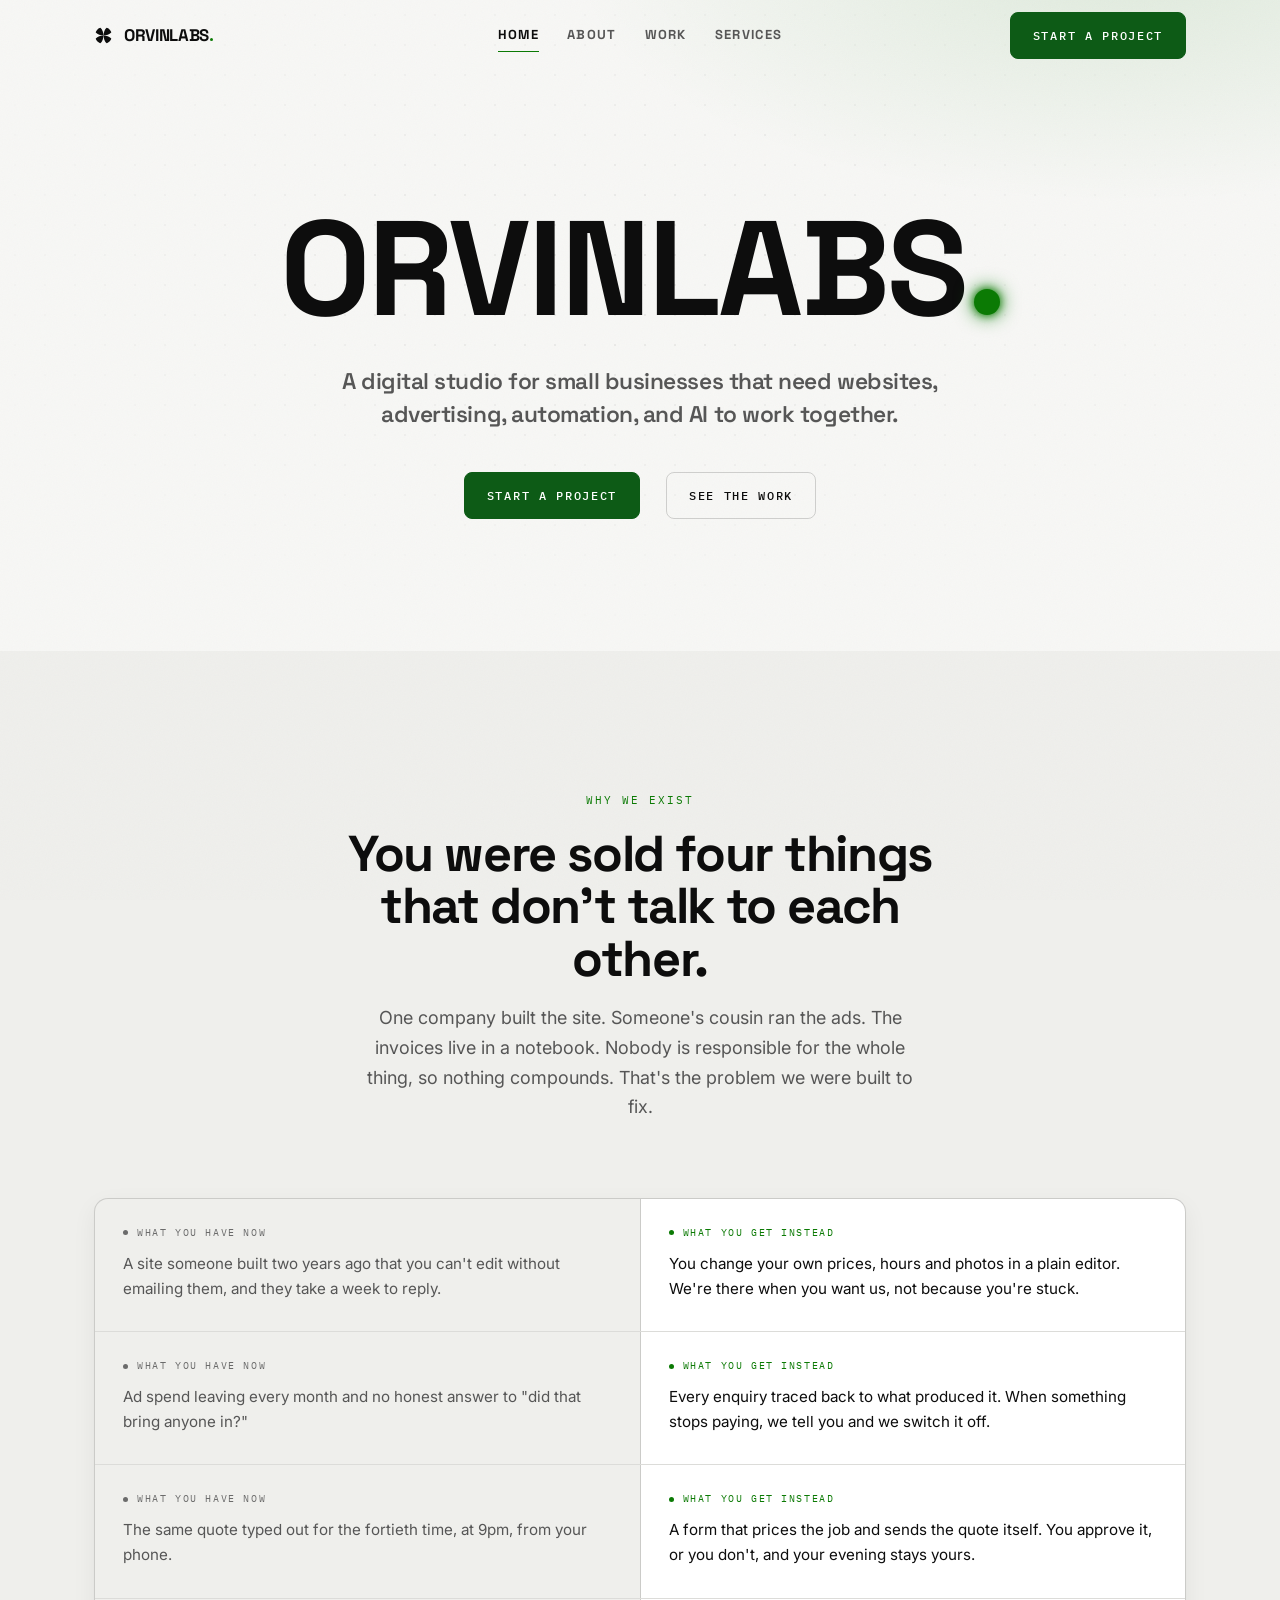
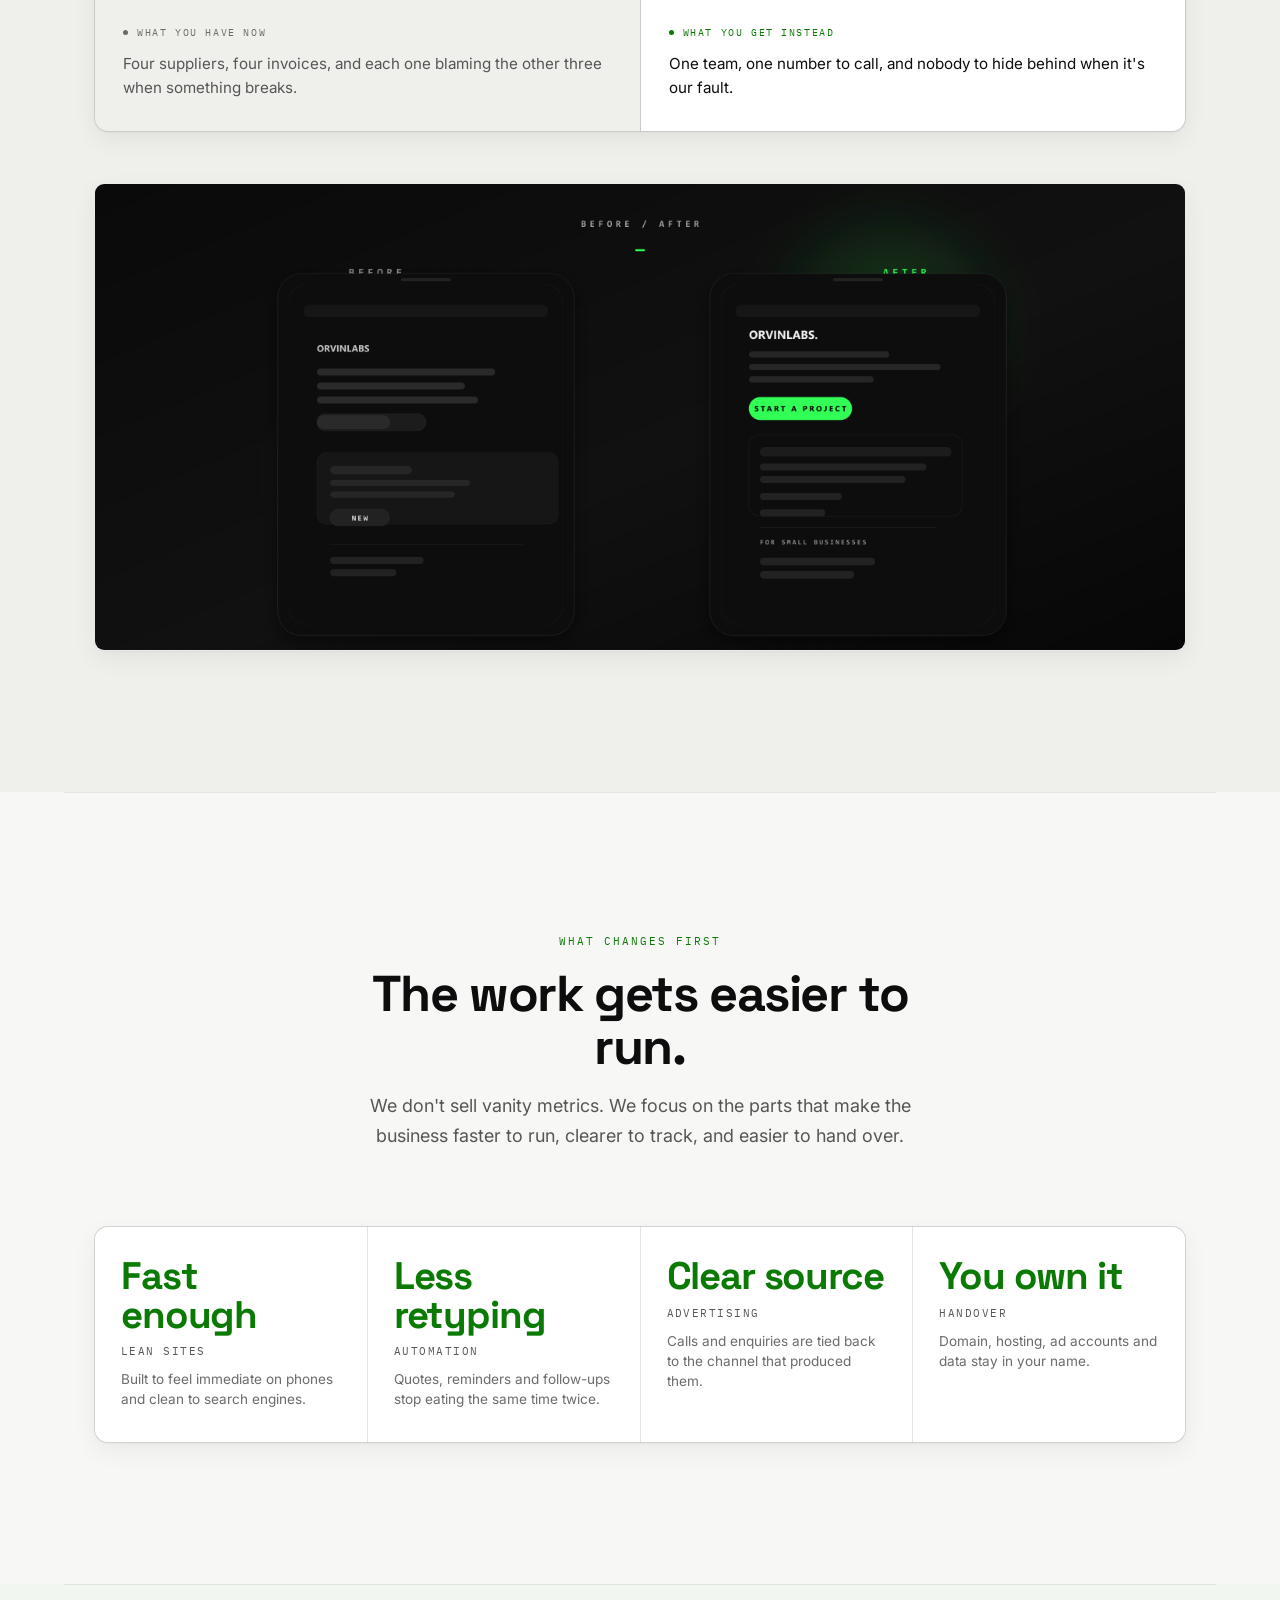
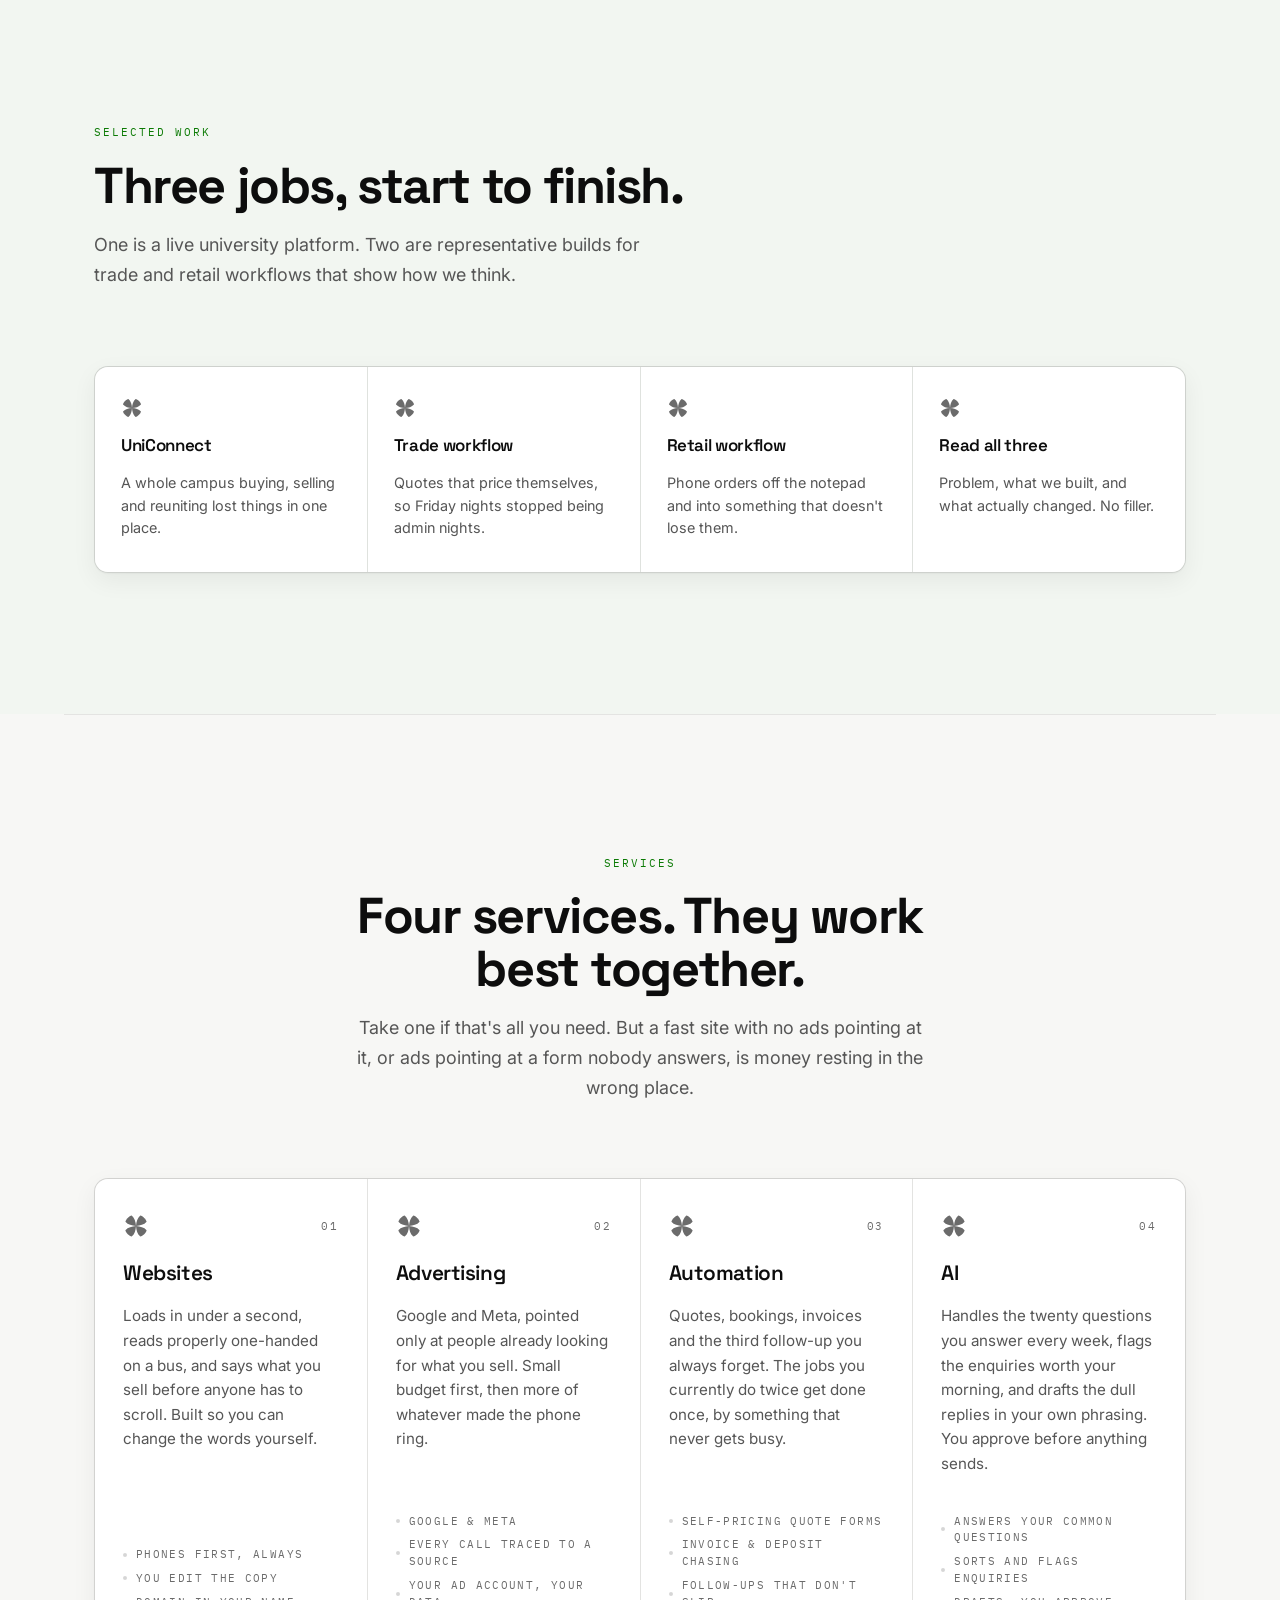
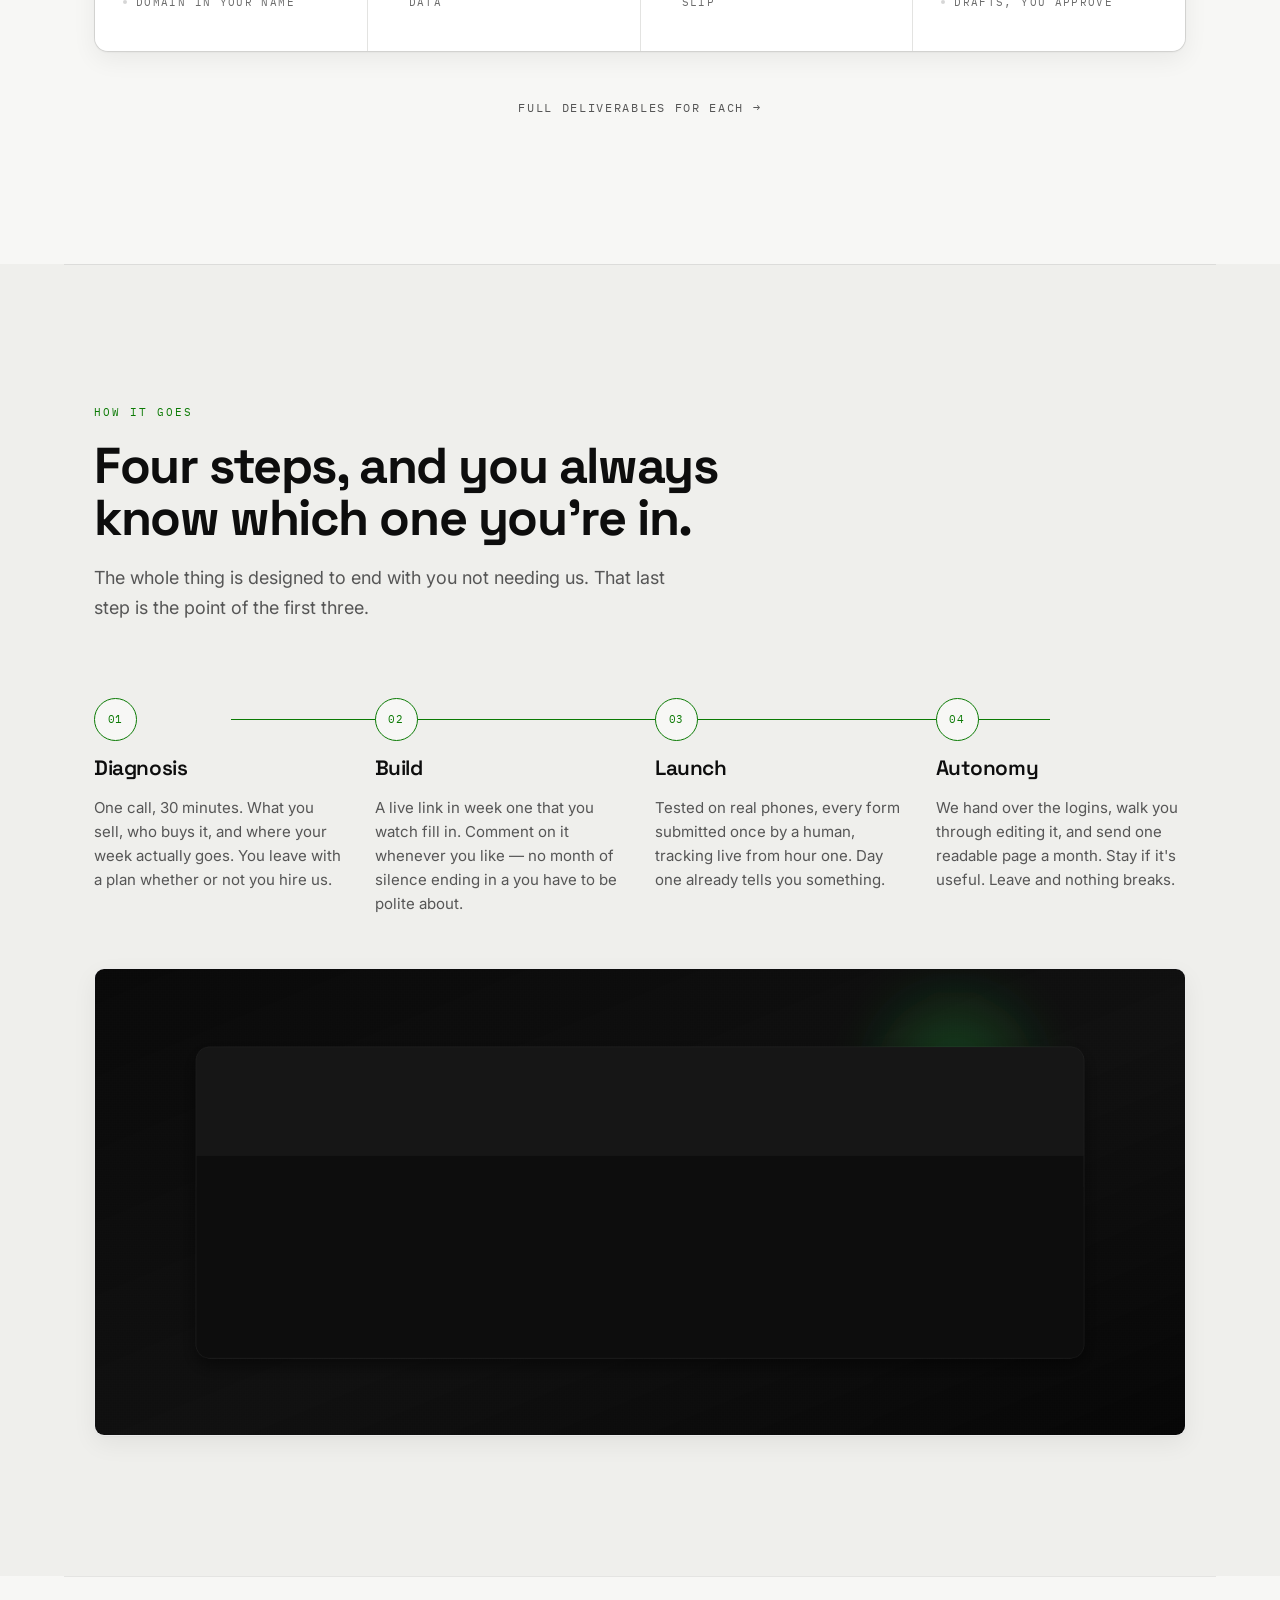
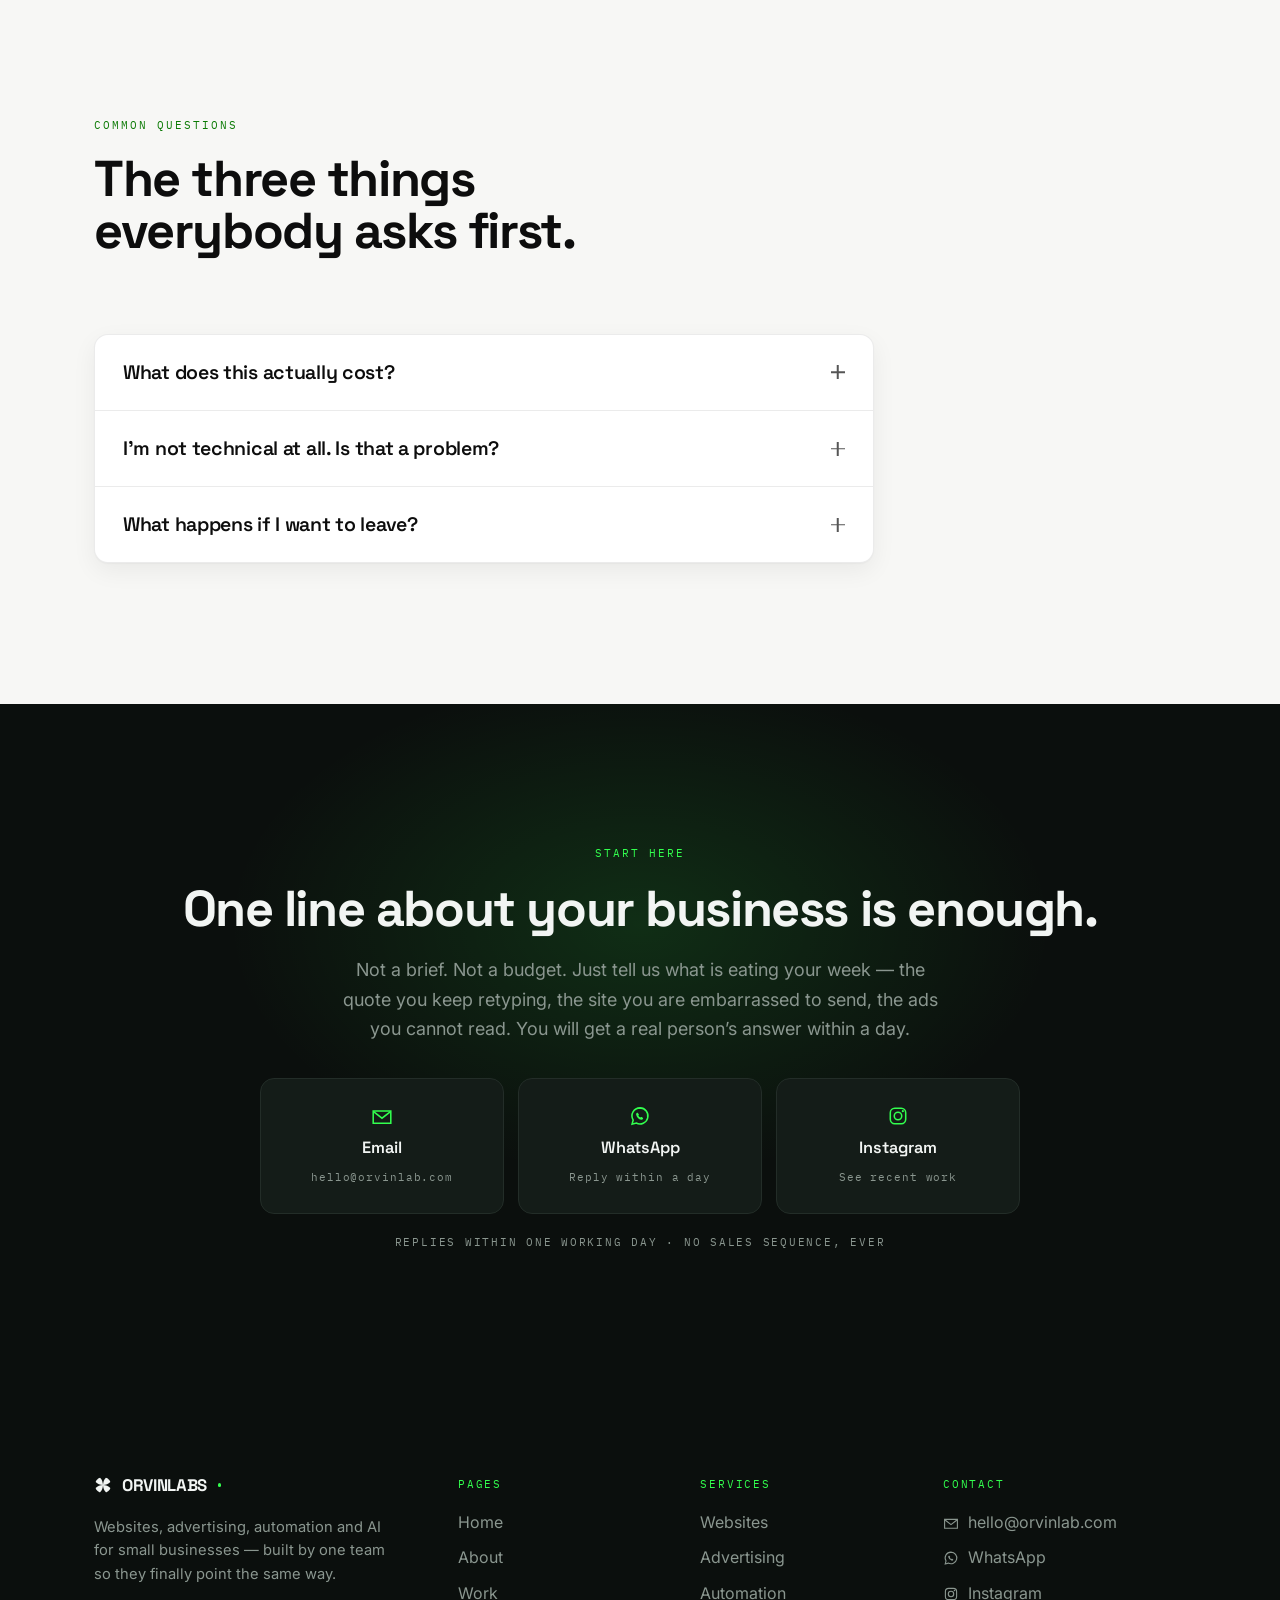
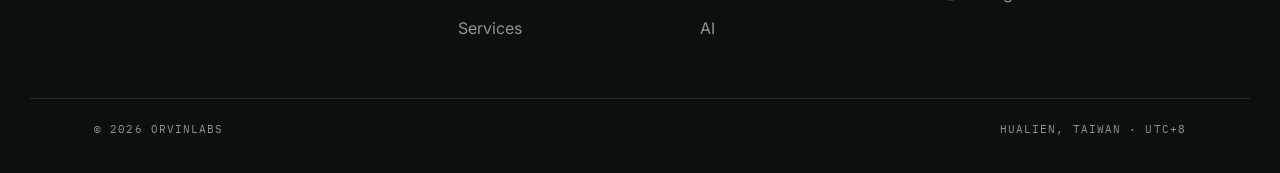
==== commit 1ef0a1d0: "Polish pass: styles and home page refinements" ====
--- a/index.html
+++ b/index.html
@@ -111,10 +111,6 @@
       </div>
     </div>
 
-    <div class="scrollcue enter" style="--d:1.4s" aria-hidden="true">
-      <span class="scrollcue__line"></span>
-      <span class="tiny">Scroll</span>
-    </div>
   </section>
 
   <!-- ======================= WHY WE EXIST ======================= -->
@@ -444,7 +440,7 @@
       </div>
 
       <div class="accs">
-        <div class="acc" data-reveal style="--i:0" data-acc" data-reveal style="--i:0>
+        <div class="acc" data-acc data-reveal style="--i:0">
           <button class="acc__q" type="button" aria-expanded="false">
             What does this actually cost?
             <span class="acc__sign" aria-hidden="true"></span>
@@ -459,7 +455,7 @@
           </p></div></div>
         </div>
 
-        <div class="acc" data-reveal style="--i:1" data-acc" data-reveal style="--i:1>
+        <div class="acc" data-acc data-reveal style="--i:1">
           <button class="acc__q" type="button" aria-expanded="false">
             I'm not technical at all. Is that a problem?
             <span class="acc__sign" aria-hidden="true"></span>
@@ -473,7 +469,7 @@
           </p></div></div>
         </div>
 
-        <div class="acc" data-reveal style="--i:2" data-acc" data-reveal style="--i:2>
+        <div class="acc" data-acc data-reveal style="--i:2">
           <button class="acc__q" type="button" aria-expanded="false">
             What happens if I want to leave?
             <span class="acc__sign" aria-hidden="true"></span>
--- a/assets/styles.css
+++ b/assets/styles.css
@@ -207,17 +207,6 @@
 }
 .wrap{position:relative;z-index:2}
 
-/* ---------------- OVERSCROLL ----------------
-   iOS rubber-band past the footer would otherwise flash --surface-base under
-   the dark anchor. Painting past the footer fixes the bottom without darkening
-   the top, which setting it on <html> would have done. */
-.footer{position:relative}
-.footer::after{
-  content:"";
-  position:absolute;left:0;right:0;top:100%;height:60vh;
-  background:var(--surface-inverse);
-  pointer-events:none;
-}
 
 
 /* ---------------- SPACING UTILITIES ----------------
@@ -472,7 +461,6 @@
    Canvas sits in the hero backdrop, behind the wordmark. It is painted by
    main.js; everything here is just placement. pointer-events:none so it never
    intercepts a click meant for the buttons above it. */
-.scrollcue{z-index:2}
 
 /* ---------------- TITLE AS AN OBJECT ----------------
    The tilt goes on this wrapper, never on .wm itself: .wm carries the page-load
@@ -507,13 +495,6 @@
   gap:14px 26px;margin-top:40px;
 }
 
-.scrollcue{position:absolute;left:var(--gutter);bottom:34px;z-index:2;display:flex;align-items:center;gap:13px}
-.scrollcue__line{position:relative;width:1px;height:46px;background:var(--border-strong);overflow:hidden}
-.scrollcue__line::after{
-  content:"";position:absolute;inset:0;
-  background:linear-gradient(to bottom,transparent,var(--accent),transparent);
-  transform:translateY(-100%);
-}
 
 /* ---------------- INNER PAGE HEADER ---------------- */
 .page-head{
@@ -629,9 +610,6 @@
 .spotlight__cta{margin-top:auto;padding-top:10px}
 
 /* ---------------- CONTACT ---------------- */
-.contact{text-align:center}
-.contact__inner{display:flex;flex-direction:column;align-items:center;gap:24px;max-width:44ch;margin:0 auto}
-.contact .lede{max-width:40ch}
 .mailto{
   display:inline-block;margin-top:14px;
   font-family:var(--font-display);font-weight:600;
@@ -848,6 +826,22 @@
 .acc__panel > div{overflow:hidden;min-height:0}
 .acc__panel p{padding:0 48px 26px 0;color:var(--text-muted);line-height:1.68;max-width:70ch}
 
+
+/* ---------------- ACCORDION GROUP ---------------- */
+.accs{
+  border-top:var(--hair) solid var(--border-hairline);
+  background:var(--surface-raised);
+  border-radius:var(--radius);
+  border:var(--hair) solid var(--border-hairline);
+  box-shadow:var(--shadow-raised);
+  overflow:hidden;
+  max-width:78ch;
+}
+.accs .acc{border-bottom:var(--hair) solid var(--border-hairline)}
+.accs .acc:last-child{border-bottom:0}
+.accs .acc__q{padding:22px clamp(18px,2.4vw,28px)}
+.accs .acc__panel p{padding:0 clamp(18px,2.4vw,28px) 22px 0;margin-left:clamp(18px,2.4vw,28px)}
+
 /* ============================================================
    CONTACT ANCHOR
    The only heavy-contrast moment on the page. The shift from light to
@@ -862,9 +856,16 @@
 .contact .lede{max-width:55ch;color:var(--text-inverse-muted)}
 .contact__note{color:var(--text-inverse-muted)}
 .channels{
-  display:grid;grid-template-columns:repeat(3,1fr);gap:14px;
-  width:100%;max-width:760px;margin-top:14px;
-}
+  display:grid;
+  /* minmax(0,1fr), never plain 1fr: 1fr means minmax(auto,1fr), and that auto
+     floor lets the longest token — the email address — widen its own column
+     while the other two shrink. Equal columns require the zero floor. */
+  grid-template-columns:repeat(3,minmax(0,1fr));
+  gap:14px;
+  width:100%;max-width:760px;
+  margin:14px auto 0;
+}
+.channel__sub{text-align:center;word-break:break-word}
 .channel{
   display:flex;flex-direction:column;align-items:center;gap:8px;
   padding:26px 18px;
@@ -926,8 +927,7 @@
 
   .nav__brand .petal{animation:spin var(--dur-spin) var(--ease-linear) infinite}
   .backdrop__grid{animation:drift var(--dur-drift) var(--ease-linear) infinite}
-  .scrollcue__line::after{animation:pulse var(--dur-pulse) var(--ease-in-out) infinite}
-}
+  }
 @keyframes rise{from{opacity:0;transform:translateY(22px)}}
 /* the pull-back. blur is paint-heavy, so it is kept small and one-shot on a
    single element — never on a scroll- or hover-driven path */
@@ -944,9 +944,6 @@
 }
 @keyframes spin{to{transform:rotate(360deg)}}
 @keyframes drift{to{transform:translate3d(-30px,-30px,0)}} /* exactly one tile → seamless */
-@keyframes pulse{
-  0%{transform:translateY(-100%)}
-  55%{transform:translateY(100%)}
   100%{transform:translateY(100%)}
 }
 
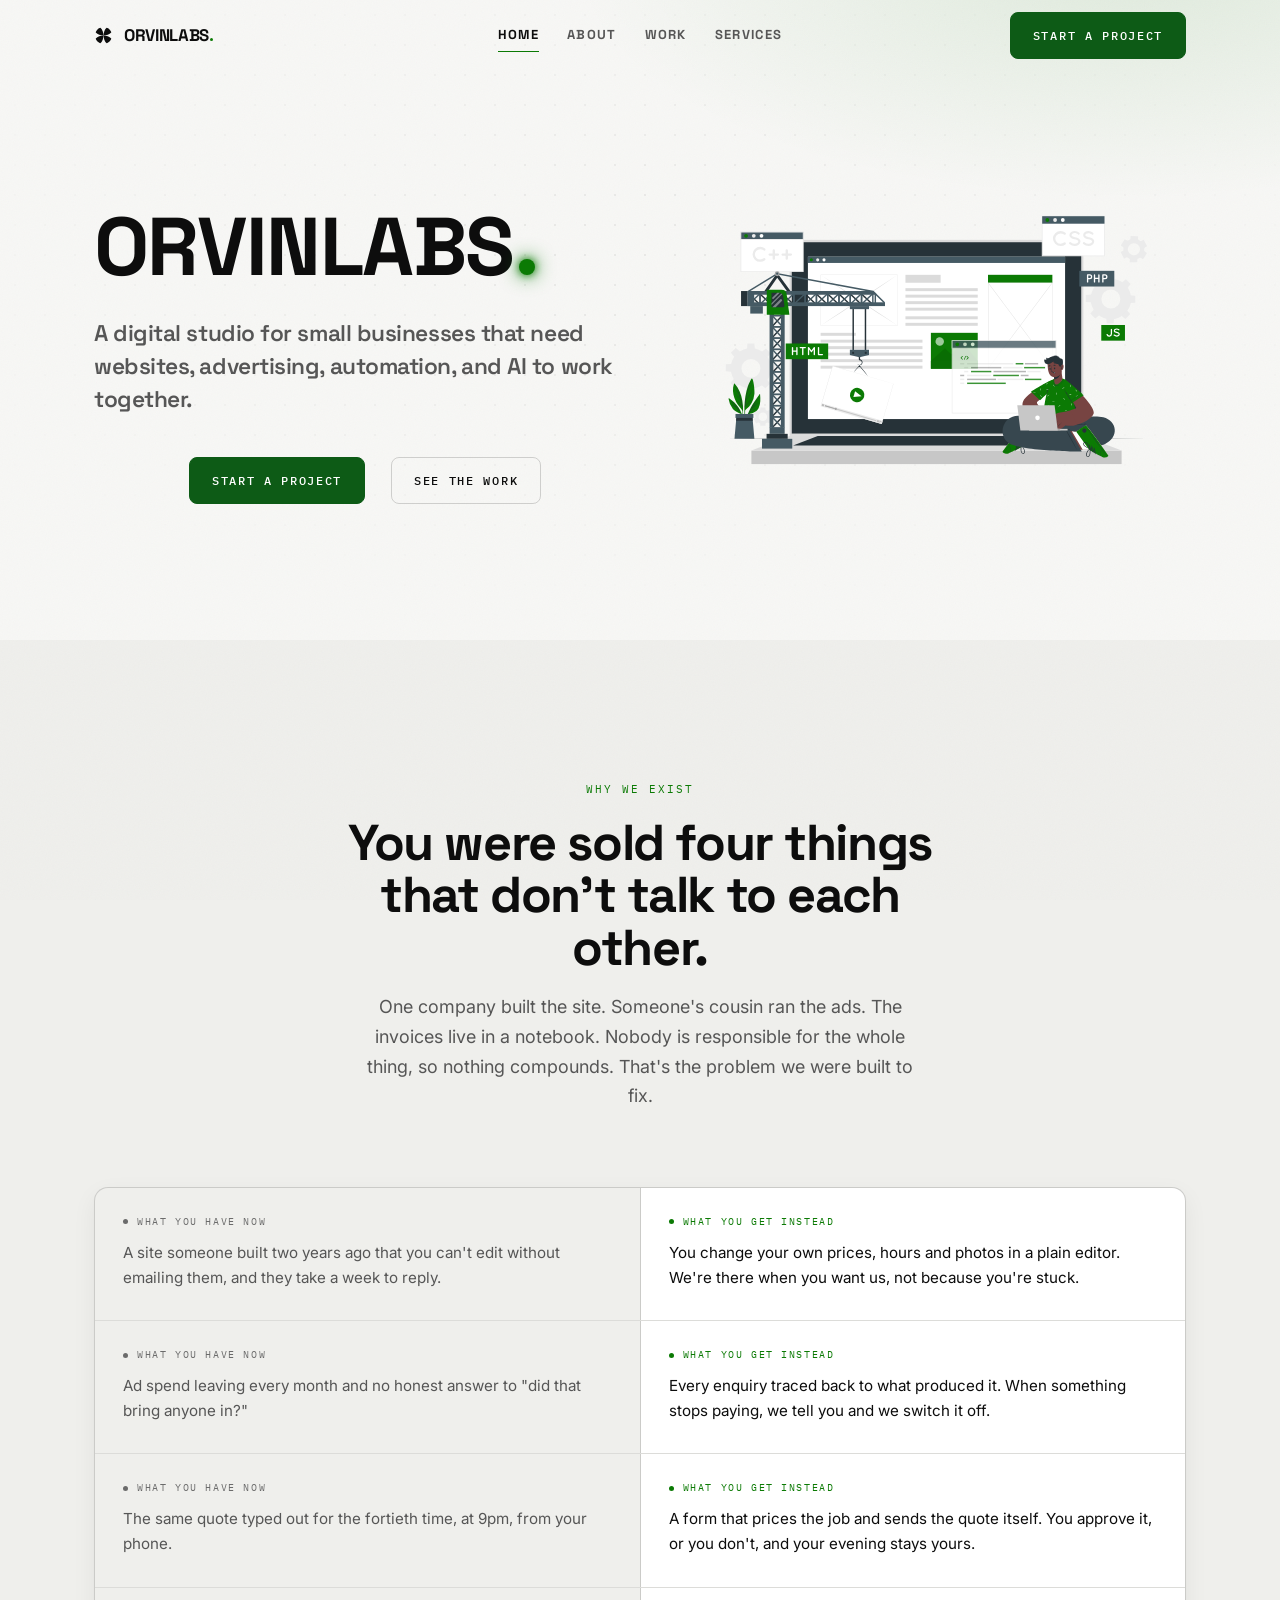
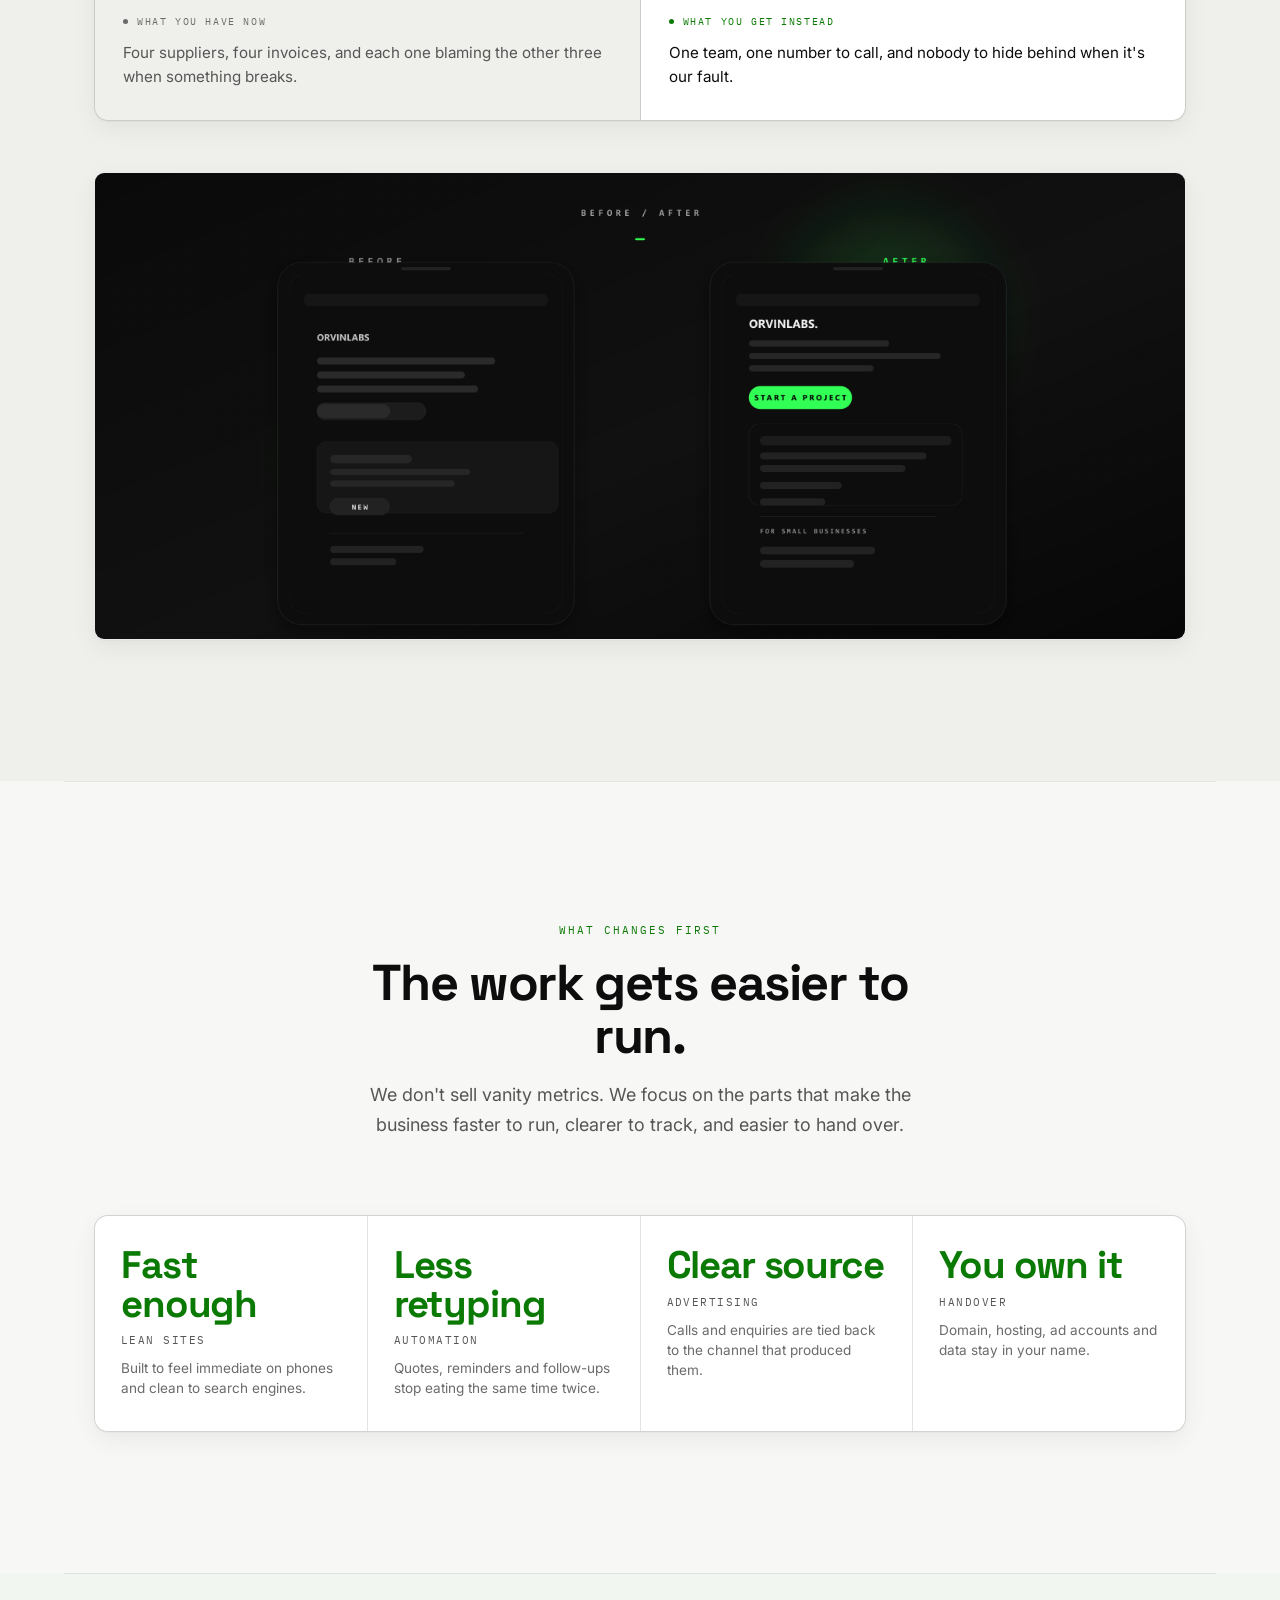
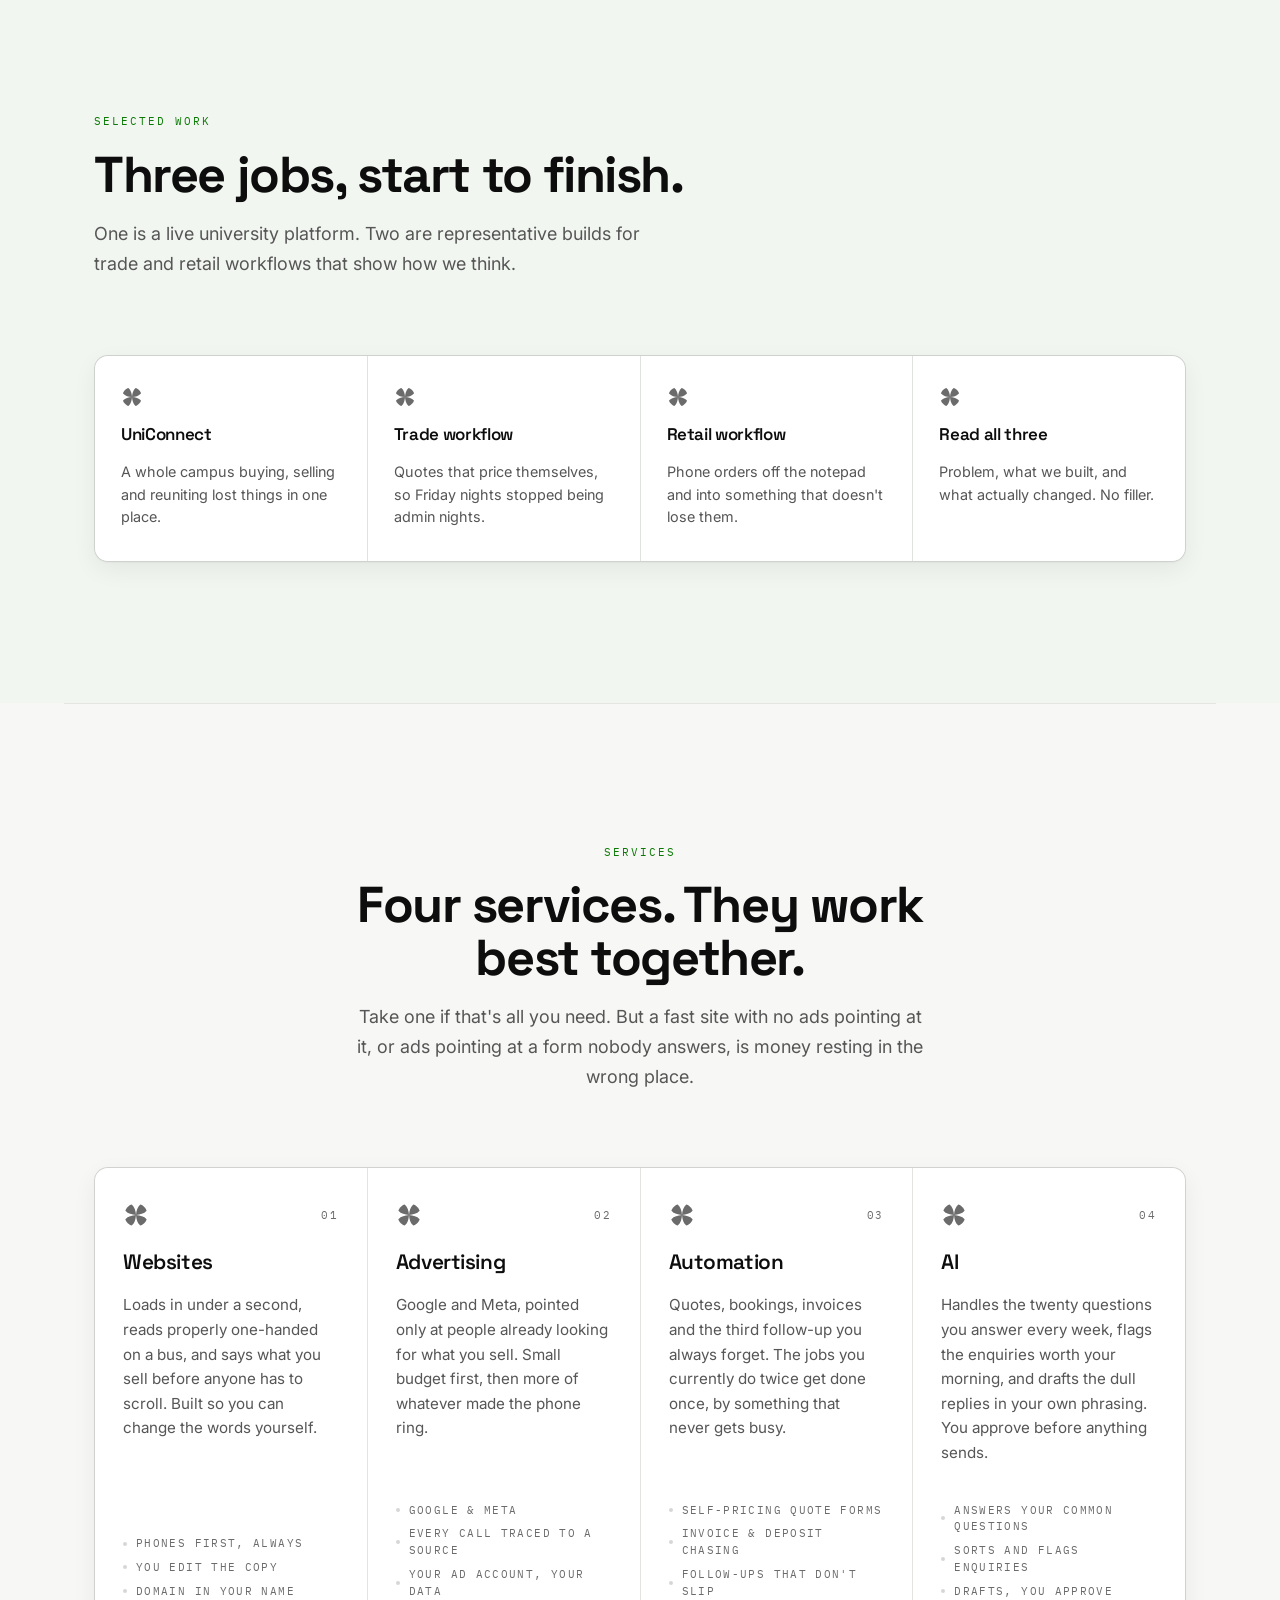
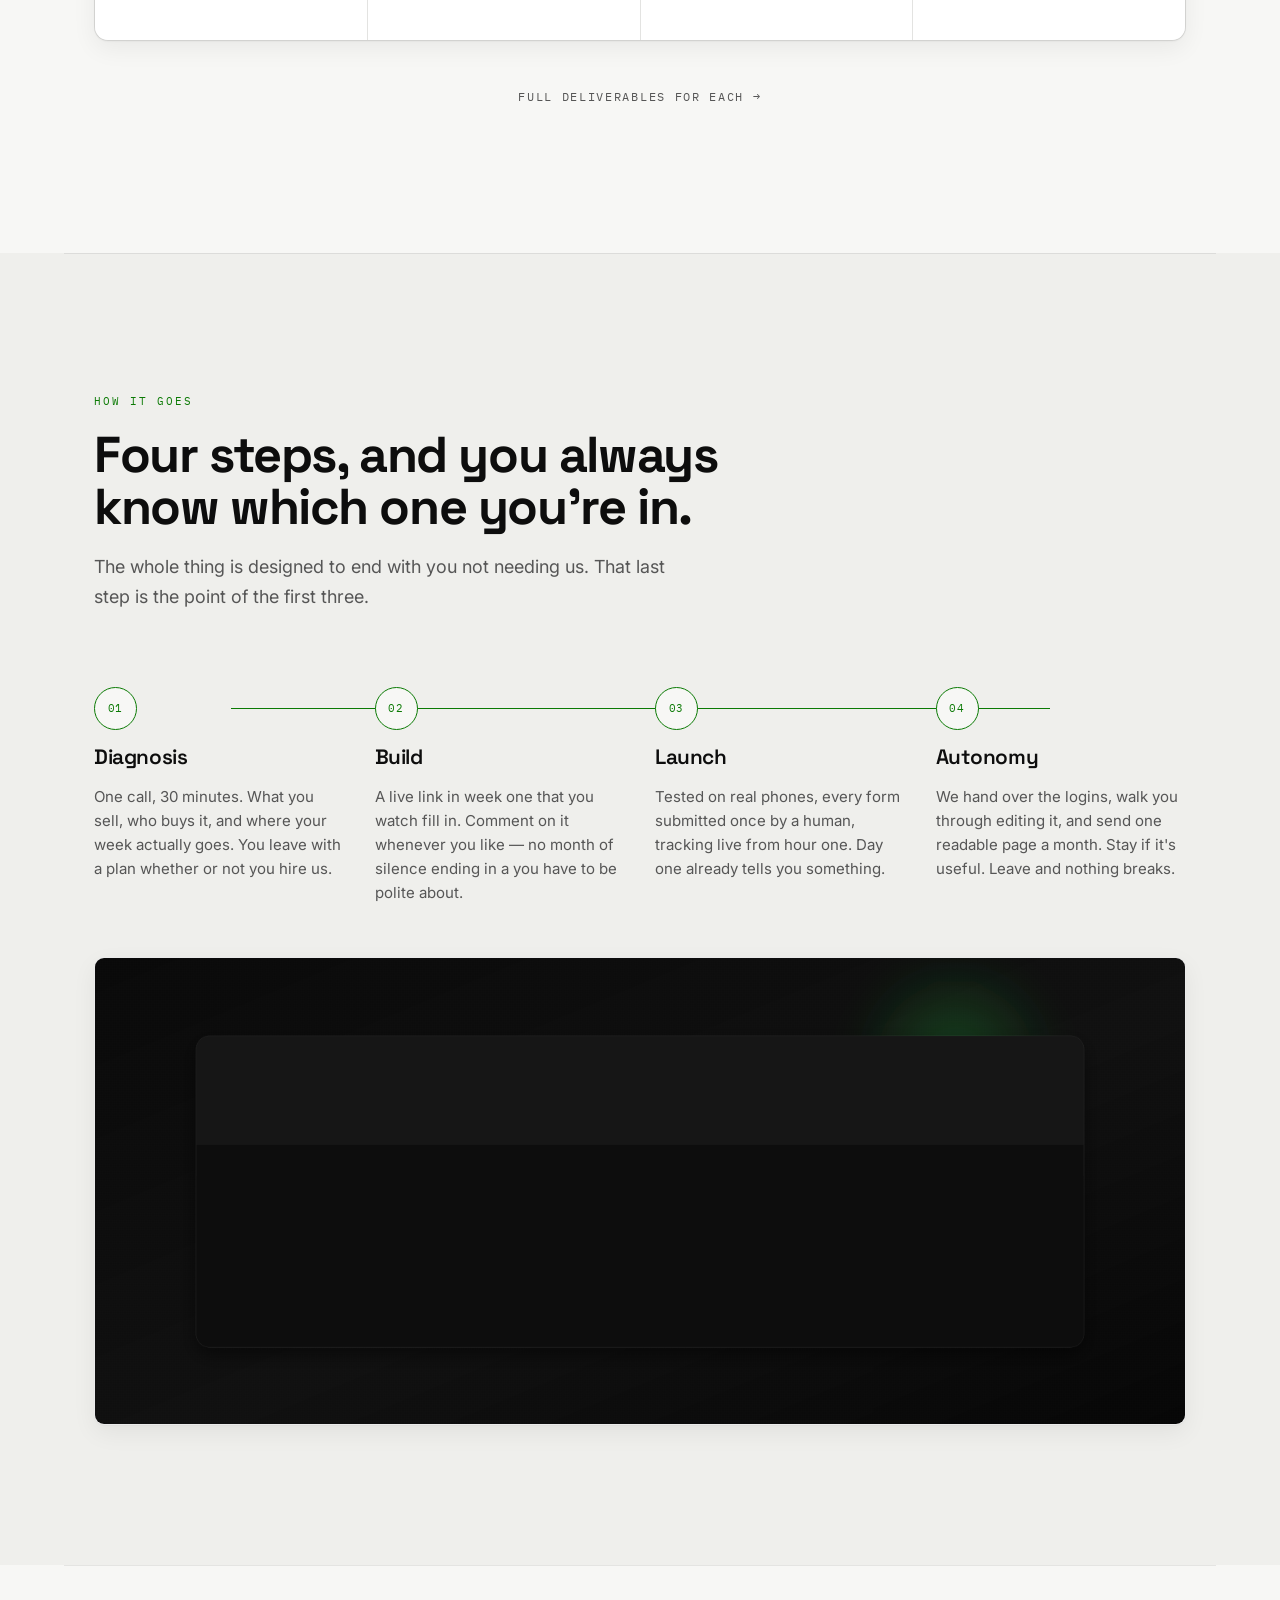
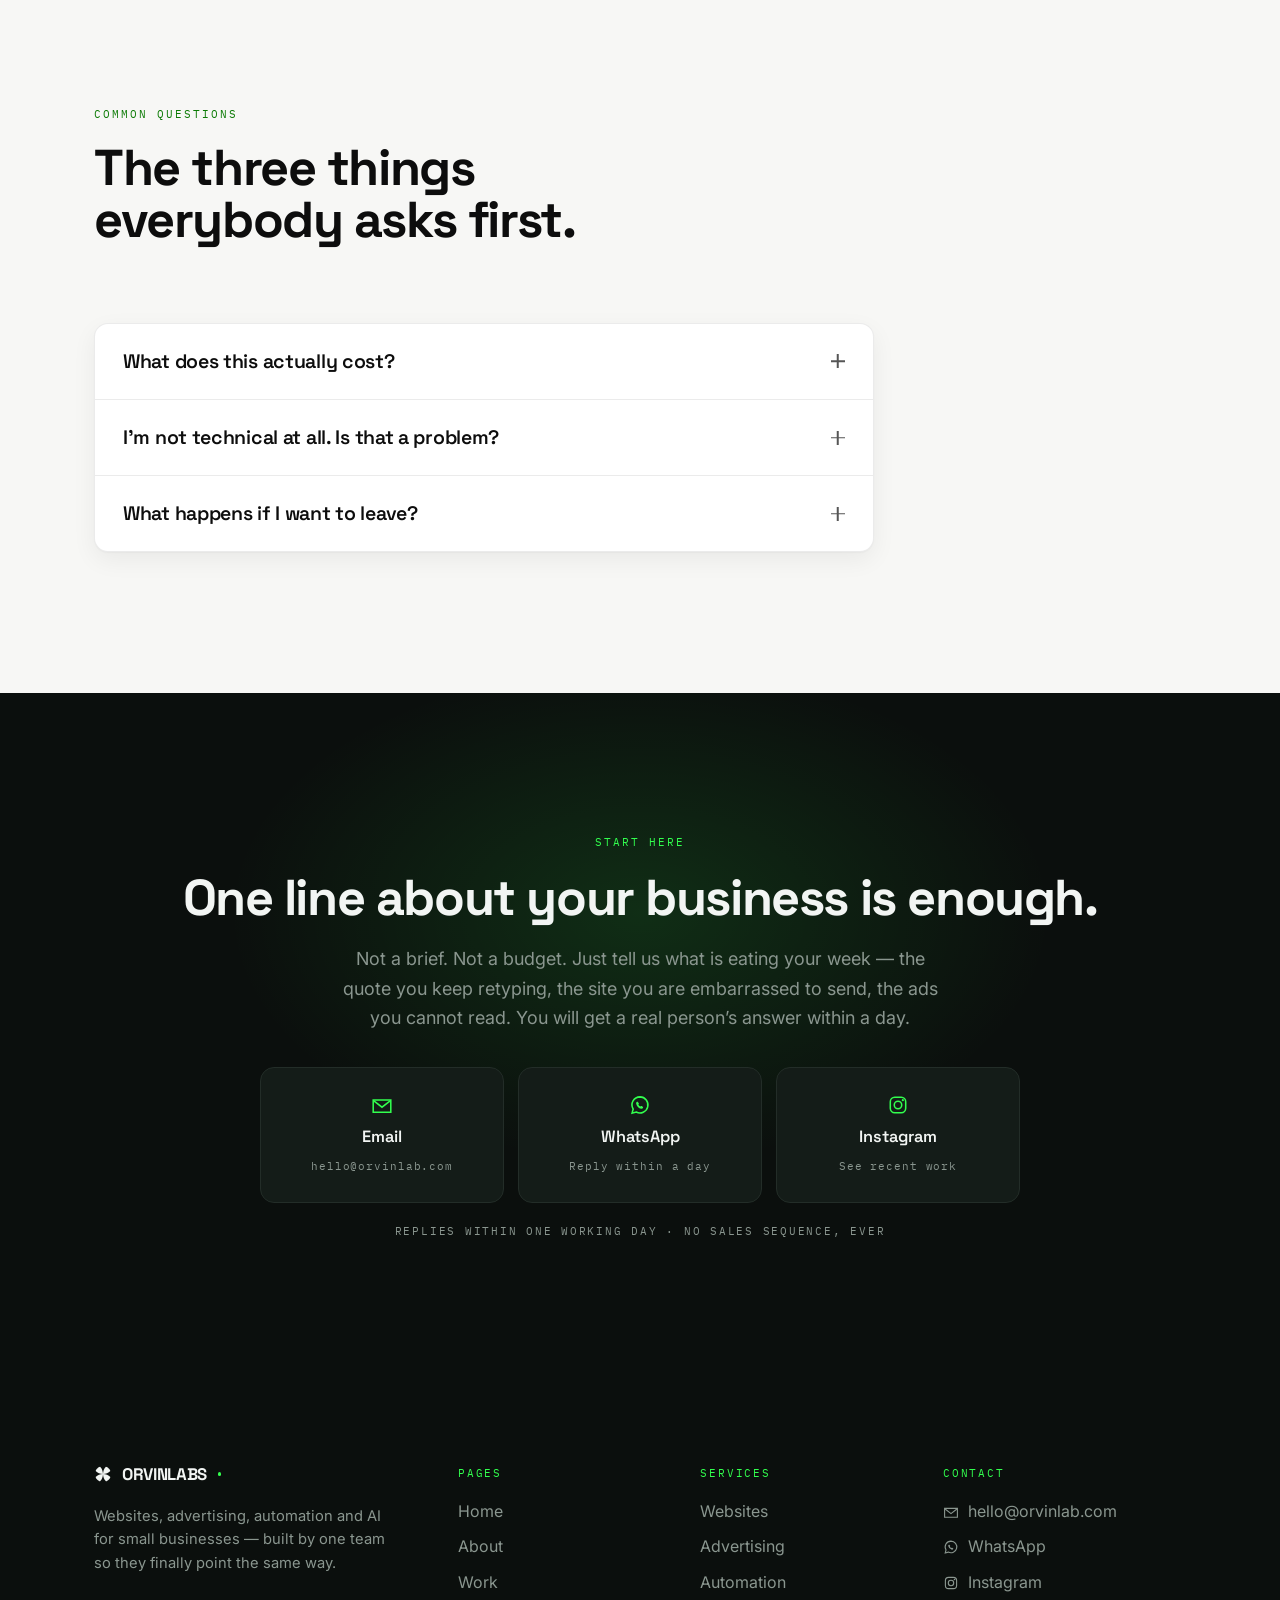
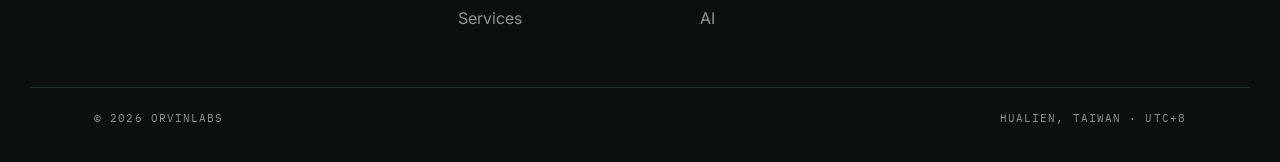
==== commit c1750f57: "Add hero illustration beside the wordmark Two-column hero at >=900px: copy left, illustration right." ====
--- a/index.html
+++ b/index.html
@@ -95,20 +95,30 @@
     </div>
 
     <div class="hero__inner wrap">
-      <!-- the wordmark owns the first 1.65s; everything else follows it in -->
-      <div class="title3d" id="title3d">
-        <h1 class="wm">
-          <span class="sr">ORVINLABS — websites, ads, automation and AI for small businesses</span>
-          <span aria-hidden="true">ORVINLABS</span><span class="wm__dot" aria-hidden="true"></span>
-        </h1>
-      </div>
-
-      <p class="hero__tagline enter" style="--d:.95s">A digital studio for small businesses that need websites, advertising, automation, and AI to work together.</p>
-
-      <div class="hero__actions enter" style="--d:1.2s">
-        <a class="btn btn--neon" href="#contact">Start a project</a>
-        <a class="btn" href="work.html">See the work</a>
-      </div>
+      <div class="hero__copy">
+        <!-- the wordmark owns the first 1.65s; everything else follows it in -->
+        <div class="title3d" id="title3d">
+          <h1 class="wm">
+            <span class="sr">ORVINLABS — websites, ads, automation and AI for small businesses</span>
+            <span aria-hidden="true">ORVINLABS</span><span class="wm__dot" aria-hidden="true"></span>
+          </h1>
+        </div>
+
+        <p class="hero__tagline enter" style="--d:.95s">A digital studio for small businesses that need websites, advertising, automation, and AI to work together.</p>
+
+        <div class="hero__actions enter" style="--d:1.2s">
+          <a class="btn btn--neon" href="#contact">Start a project</a>
+          <a class="btn" href="work.html">See the work</a>
+        </div>
+      </div>
+
+      <!-- Decorative: the copy beside it already says everything this shows, so
+           an alt text would only repeat it to a screen reader. width/height are
+           the real viewBox so the box is reserved before the file arrives. -->
+      <img class="hero__art enter" style="--d:1.35s"
+           src="assets/hero-illustration.svg"
+           width="750" height="500" alt="" aria-hidden="true"
+           decoding="async" fetchpriority="low">
     </div>
 
   </section>
--- a/assets/styles.css
+++ b/assets/styles.css
@@ -473,11 +473,35 @@
   transition:transform var(--dur-enter) var(--ease-out);   /* only until JS takes the wheel */
 }
 .title3d[data-live]{transition:none}
-.hero__inner{position:relative;z-index:2;width:100%;text-align:center}
+/* Single column and centred by default; the illustration sits under the copy on
+   a phone. The split only happens where there is genuinely room for it. */
+.hero__inner{position:relative;z-index:2;width:100%;text-align:center;display:grid;gap:clamp(28px,4vw,44px)}
 .hero .wm{
   display:block;               /* block, so no line-box strut leading around it */
   font-size:clamp(2.8rem,11vw,8.4rem);
   margin:26px 0 30px;
+}
+.hero__art{
+  width:100%;height:auto;
+  /* matches the real viewBox, so the box is reserved before the file lands */
+  aspect-ratio:750 / 500;
+  max-width:min(520px,100%);
+  justify-self:center;
+}
+
+@media (min-width:900px){
+  .hero__inner{
+    grid-template-columns:minmax(0,1fr) minmax(0,.92fr);
+    align-items:center;
+    text-align:left;
+    gap:clamp(28px,4vw,56px);
+  }
+  /* 11vw was sized for a full-width wordmark; at half the width it would
+     overflow its column, so the split layout gets its own ramp */
+  .hero .wm{font-size:clamp(2.4rem,6.4vw,5.6rem)}
+  .hero__tagline{margin-left:0;margin-right:0}
+  .hero__actions{justify-content:flex-start}
+  .hero__art{max-width:100%;justify-self:end}
 }
 .hero__tagline{
   color:var(--text-muted);
@@ -944,8 +968,6 @@
 }
 @keyframes spin{to{transform:rotate(360deg)}}
 @keyframes drift{to{transform:translate3d(-30px,-30px,0)}} /* exactly one tile → seamless */
-  100%{transform:translateY(100%)}
-}
 
 /* ---------------- RESPONSIVE ---------------- */
 @media (max-width:1000px){
@@ -1118,3 +1140,35 @@
   .textlink,.footer__col a,.menu__mail{background-size:0 var(--hair)!important}
   .textlink:hover,.footer__col a:hover,.menu__mail:hover{background-size:100% var(--hair)!important}
 }
+
+/* ============================================================
+   MOBILE
+   Touch targets first: on a phone the footer and contact links were
+   18-26px tall, well under the 44px a thumb needs. Padding is added
+   only at this breakpoint so the desktop rhythm is untouched.
+   ============================================================ */
+@media (max-width:640px){
+  .footer__col li a,.footer__contact a{min-height:44px;display:flex;align-items:center}
+  .footer__col ul{gap:2px}
+  .menu__mail{min-height:44px;display:inline-flex;align-items:center}
+  .textlink{min-height:44px}
+  .nav__brand{min-height:44px;align-items:center}
+  .footer__base{gap:10px}
+
+  /* the accordion question is the whole row, so the tap area is the row */
+  .accs .acc__q{min-height:56px}
+
+  /* long unbroken strings — the email address especially — must not push
+     the layout wider than the screen */
+  .channel__sub,.footer__contact span{overflow-wrap:anywhere}
+
+  /* headings tighten up: clamp minimums were tuned for desktop */
+  .h1{line-height:1.04}
+  .h2{line-height:1.06}
+  .contact__inner{gap:16px}
+  .section{padding:clamp(64px,14vw,96px) 0}
+}
+@media (max-width:400px){
+  .chips{gap:6px}
+  .chip{font-size:10px;padding:5px 9px}
+}
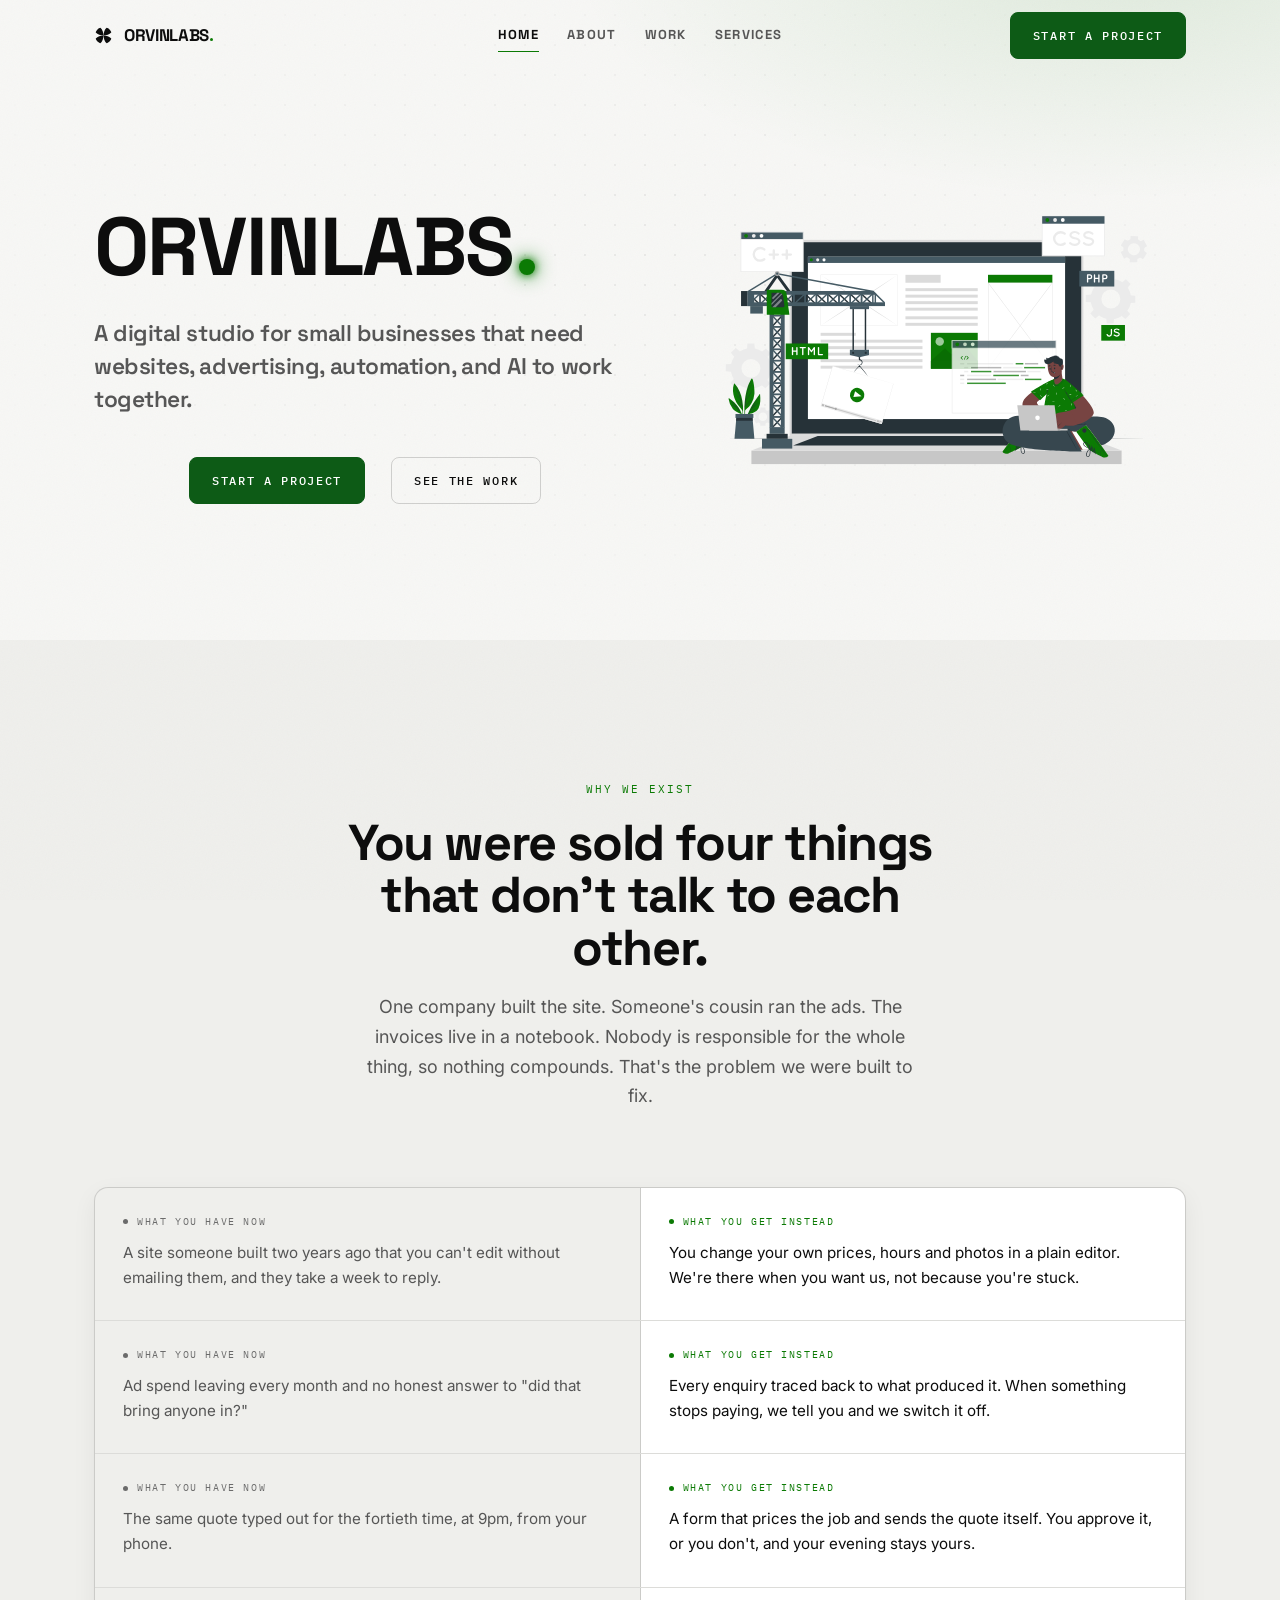
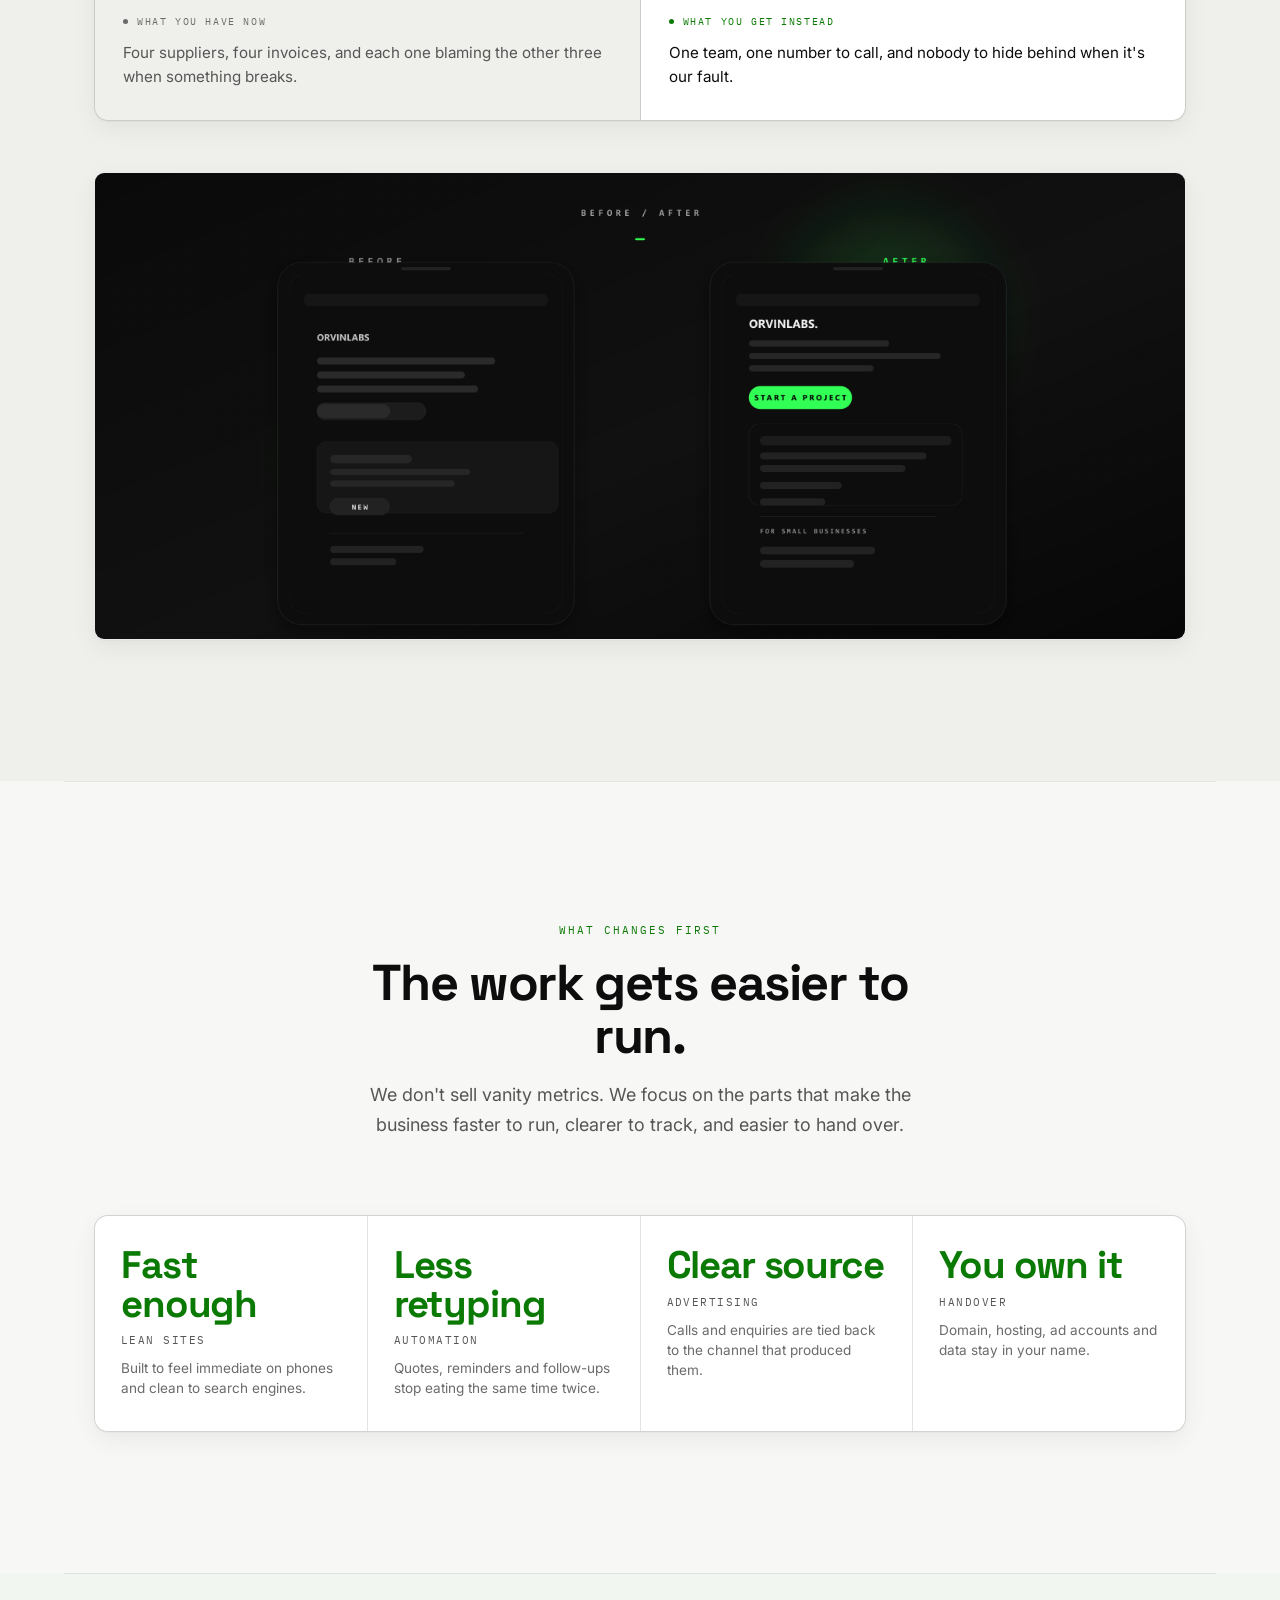
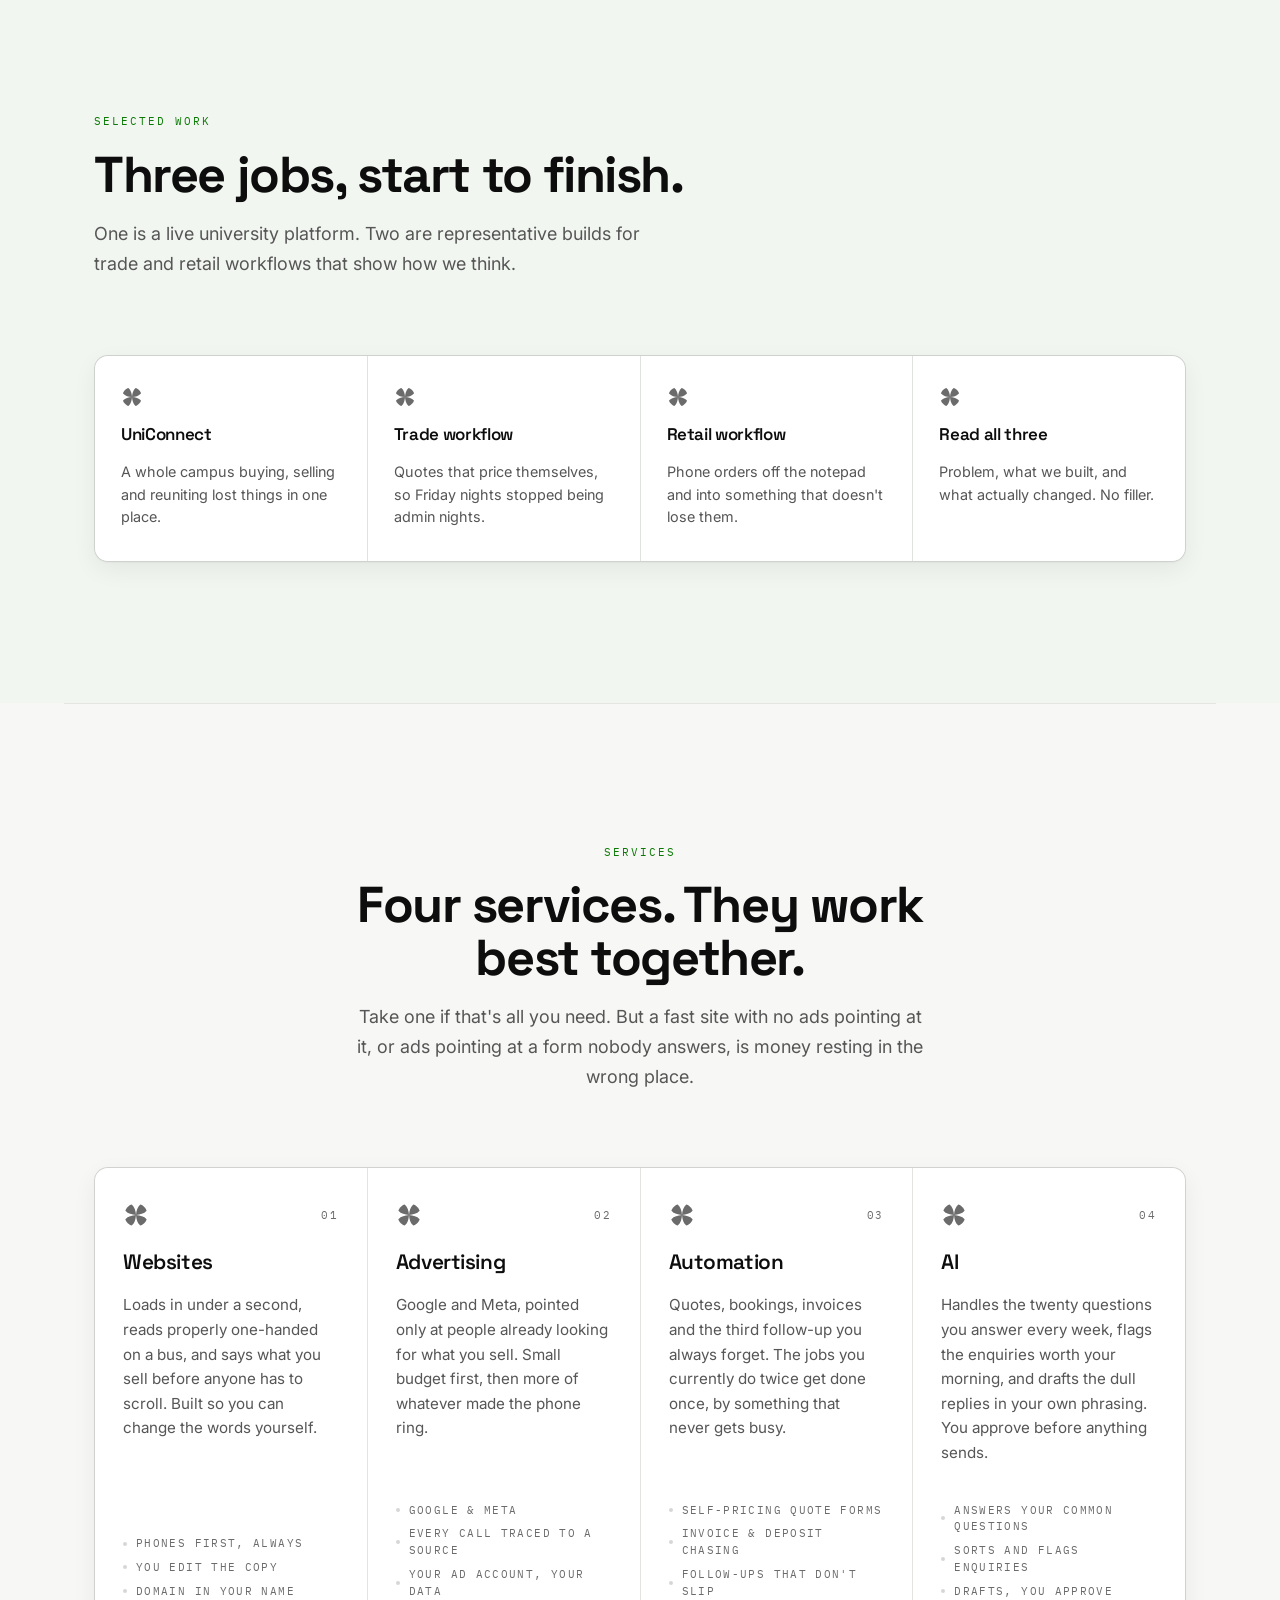
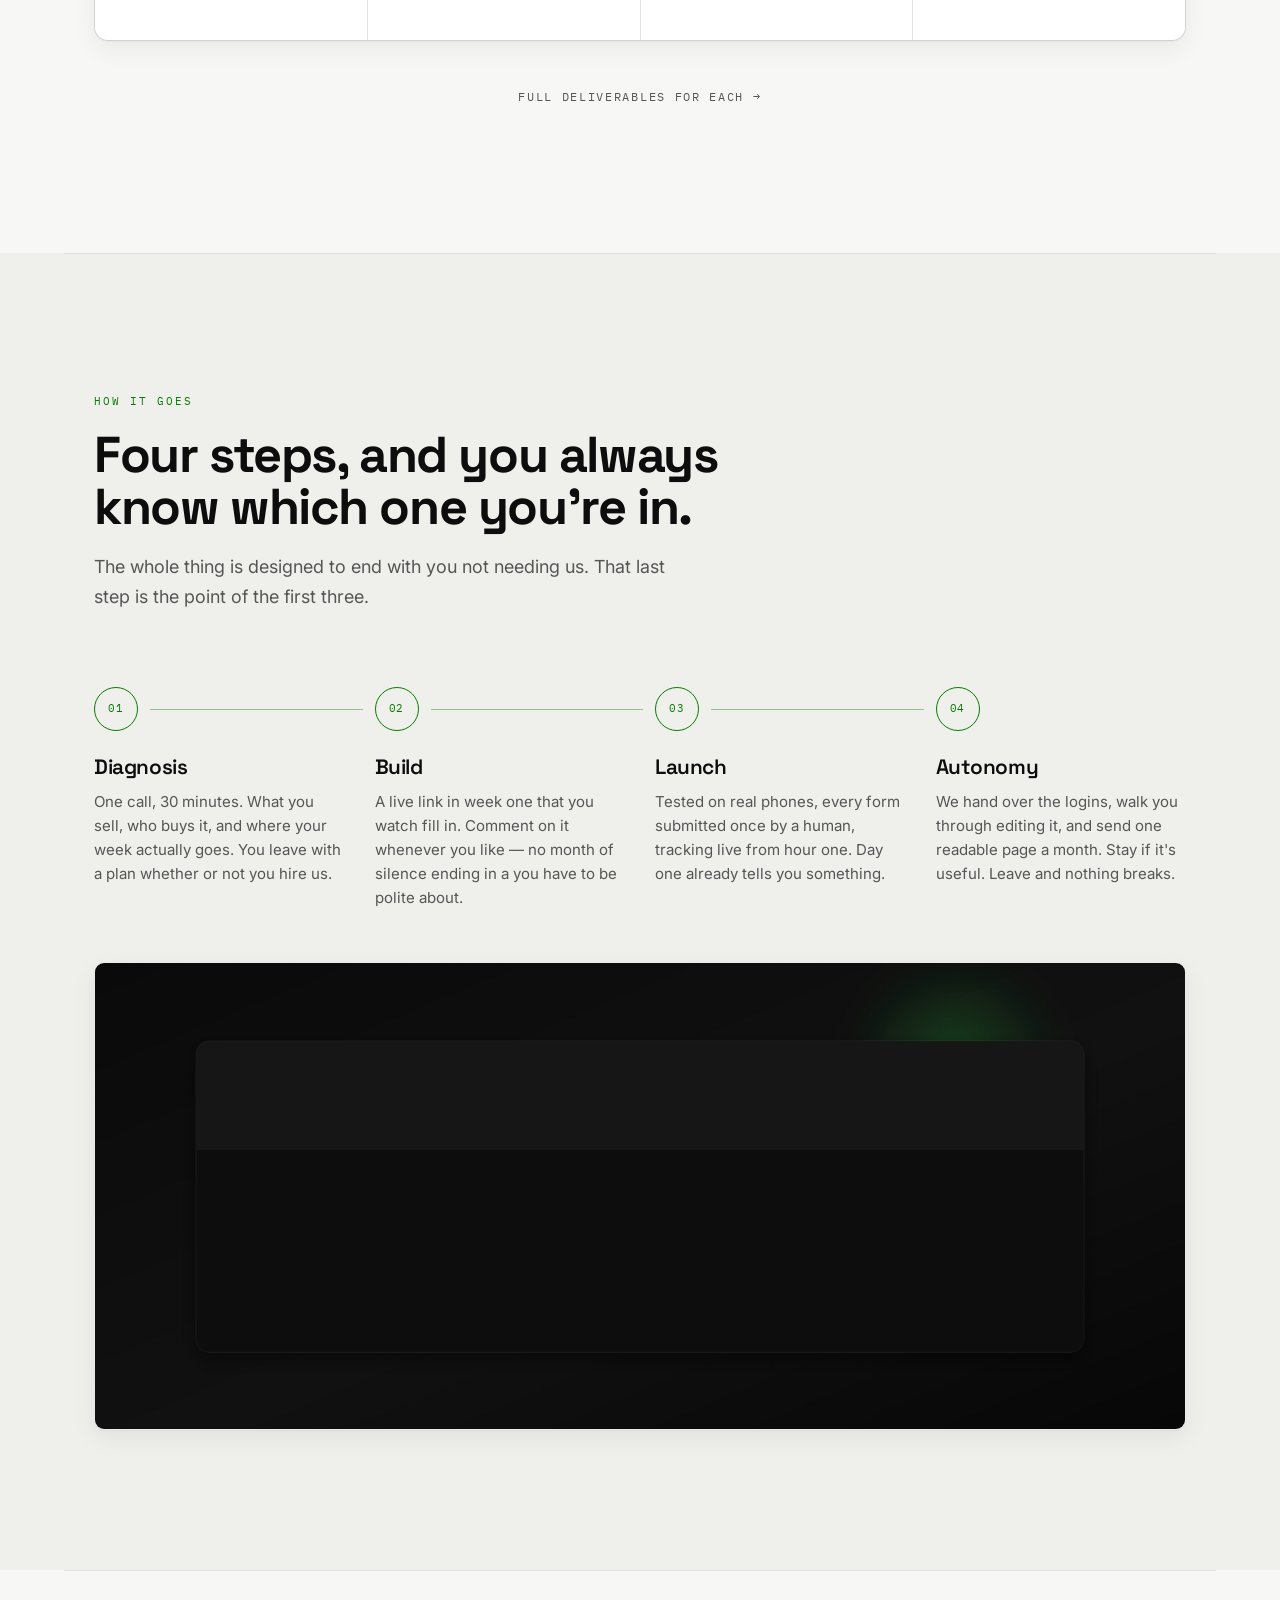
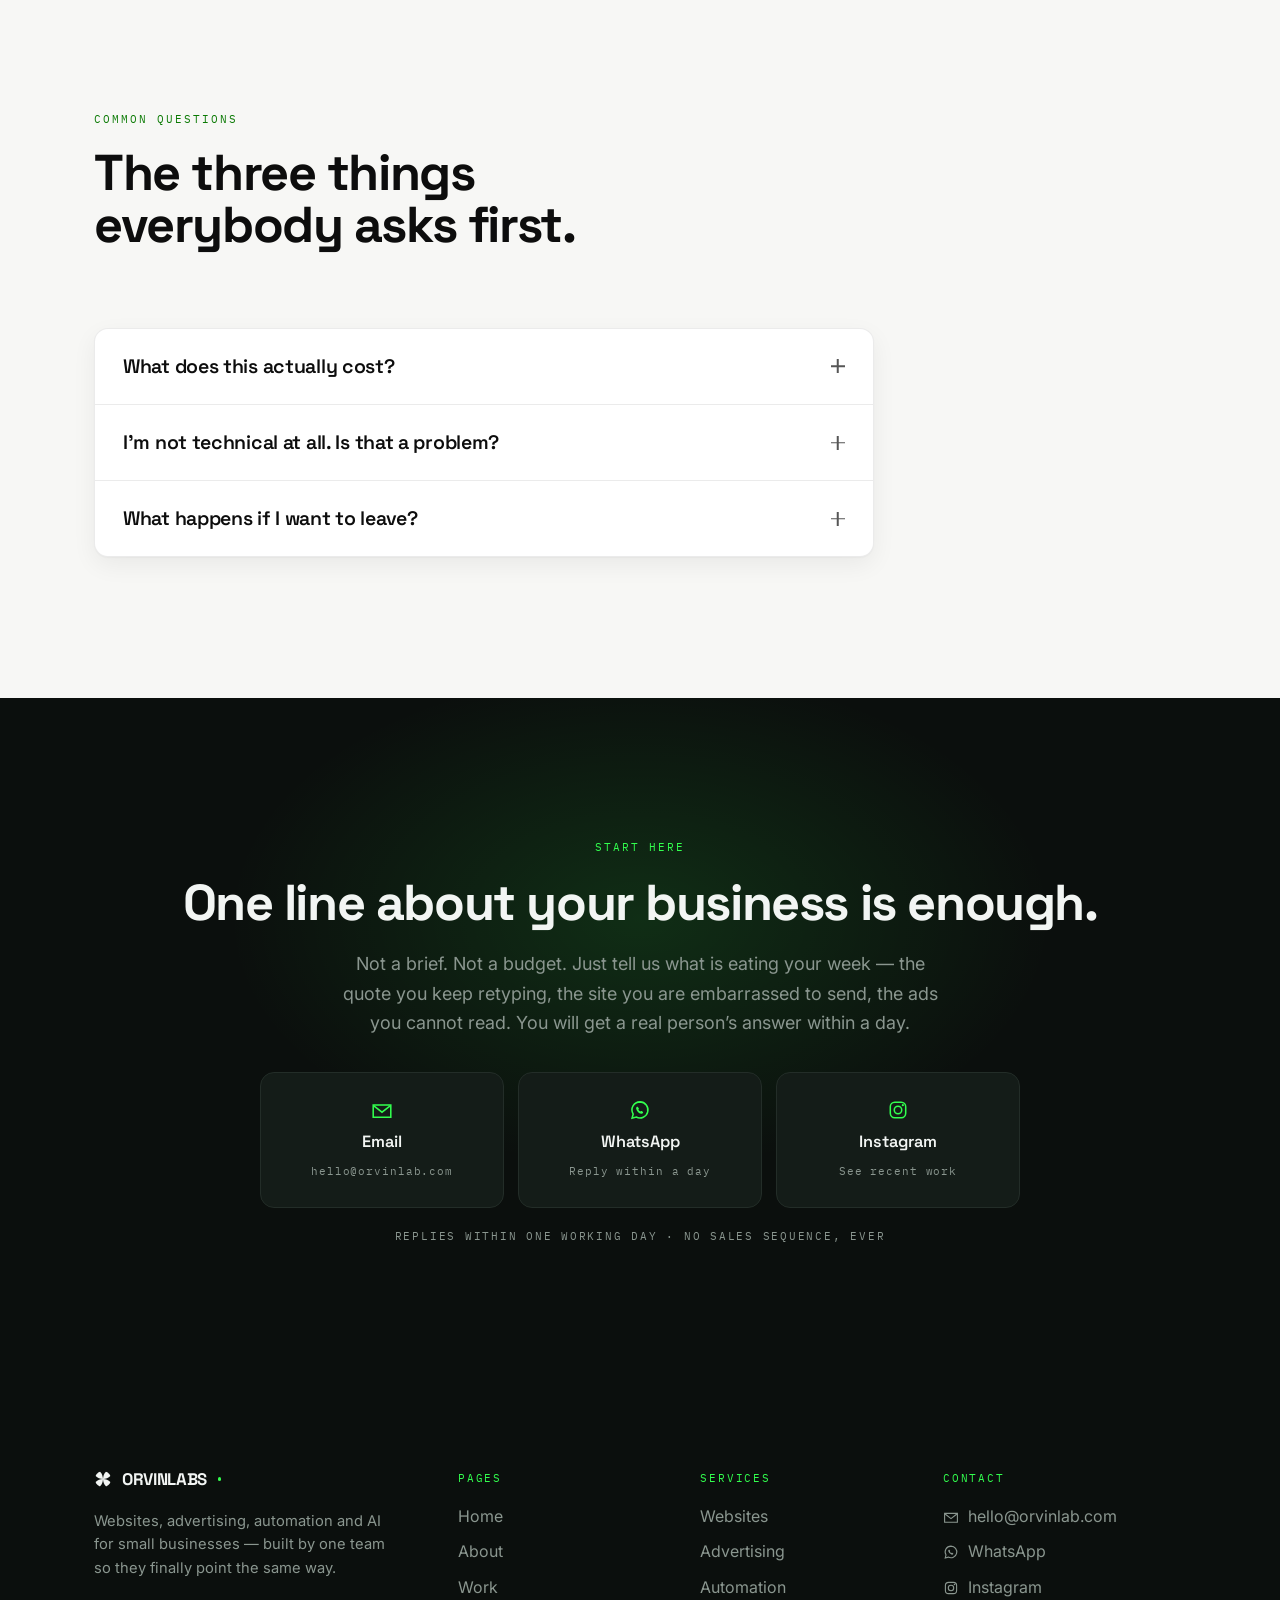
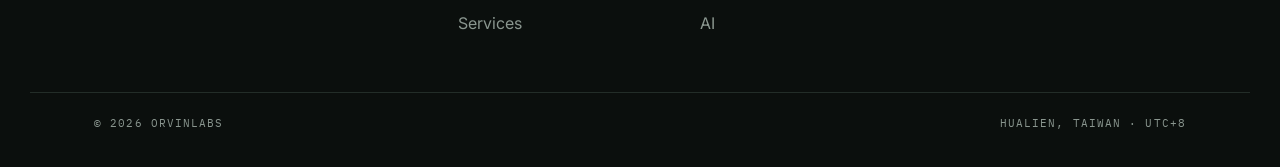
==== commit 492ee8bf: "Rebuild the process row connector The rail was positioned left:12.5%/right:12.5% — the centres of fo" ====
--- a/index.html
+++ b/index.html
@@ -398,7 +398,6 @@
       </div>
 
       <div class="steps" id="steps">
-        <div class="steps__rail" aria-hidden="true"><span class="steps__fill"></span></div>
         <ol class="steps__list">
           <li class="step">
             <span class="step__node">01</span>
--- a/assets/styles.css
+++ b/assets/styles.css
@@ -580,27 +580,45 @@
 .principle .petal{width:24px;height:24px;color:var(--text-faint)}
 .principle__body{color:var(--text-muted);font-size:.95rem;line-height:1.62}
 
-/* ---------------- PROCESS ---------------- */
+/* ---------------- PROCESS ----------------
+   The connector is drawn per step, from this node's right edge to the next
+   node's left edge, so it is derived from the grid rather than guessed at.
+   The old single rail was positioned left:12.5%/right:12.5% — the centres of
+   four equal columns only IF the gap is zero. With a 30px gap the node centres
+   sit at 74/314/554/793 while the rail spanned 169-865, missing every one.
+   Running between the nodes rather than under them also means the node needs
+   no opaque fill, so it no longer has to know which surface it landed on. */
 .steps{position:relative}
-.steps__rail{
-  position:absolute;top:21px;
-  left:12.5%;right:12.5%;          /* centre of first column → centre of last */
-  height:1px;background:var(--border-strong);overflow:hidden;
-}
-.steps__fill{
-  display:block;height:100%;
+.steps__list{
+  --steps-gap:30px;
+  --node:44px;
+  --node-clear:12px;               /* breathing room either side of a node */
+  position:relative;display:grid;
+  grid-template-columns:repeat(4,minmax(0,1fr));
+  gap:48px var(--steps-gap);
+}
+.step{position:relative;display:flex;flex-direction:column}
+.step::after{
+  content:"";
+  position:absolute;
+  top:calc(var(--node) / 2);
+  left:calc(var(--node) + var(--node-clear));
+  width:calc(100% + var(--steps-gap) - var(--node) - var(--node-clear) * 2);
+  height:var(--hair);
   background:var(--accent);
-  /* filled statically — the rail is a rule, not an animation */
-  transform-origin:left center;
-}
-.steps__list{position:relative;display:grid;grid-template-columns:repeat(4,1fr);gap:44px 30px}
-.step{display:flex;flex-direction:column;gap:15px}
+  opacity:.4;
+}
+.step:last-child::after{display:none}
 .step__node{
   position:relative;z-index:1;
-  width:43px;height:43px;display:grid;place-items:center;
-  border:1px solid var(--accent);border-radius:50%;background:var(--surface-base);
+  width:var(--node);height:var(--node);
+  display:grid;place-items:center;
+  border:var(--hair) solid var(--accent);border-radius:50%;
+  background:transparent;
   font-family:var(--font-mono);font-size:11px;letter-spacing:.08em;color:var(--accent);
-}
+  margin-bottom:24px;             /* the number owns its own space above the label */
+}
+.step .h3{margin-bottom:10px}
 .step__body{color:var(--text-muted);font-size:.94rem;line-height:1.6}
 
 /* ---------------- WORK SPOTLIGHT ---------------- */
@@ -979,6 +997,7 @@
   .case__body{border-right:0;border-bottom:1px solid var(--border-hairline)}
 }
 @media (max-width:900px){
+  .step::after{display:none}
   .nav__links,.nav .btn{display:none}
   .nav__toggle{display:flex}
   .steps__rail{display:none}
